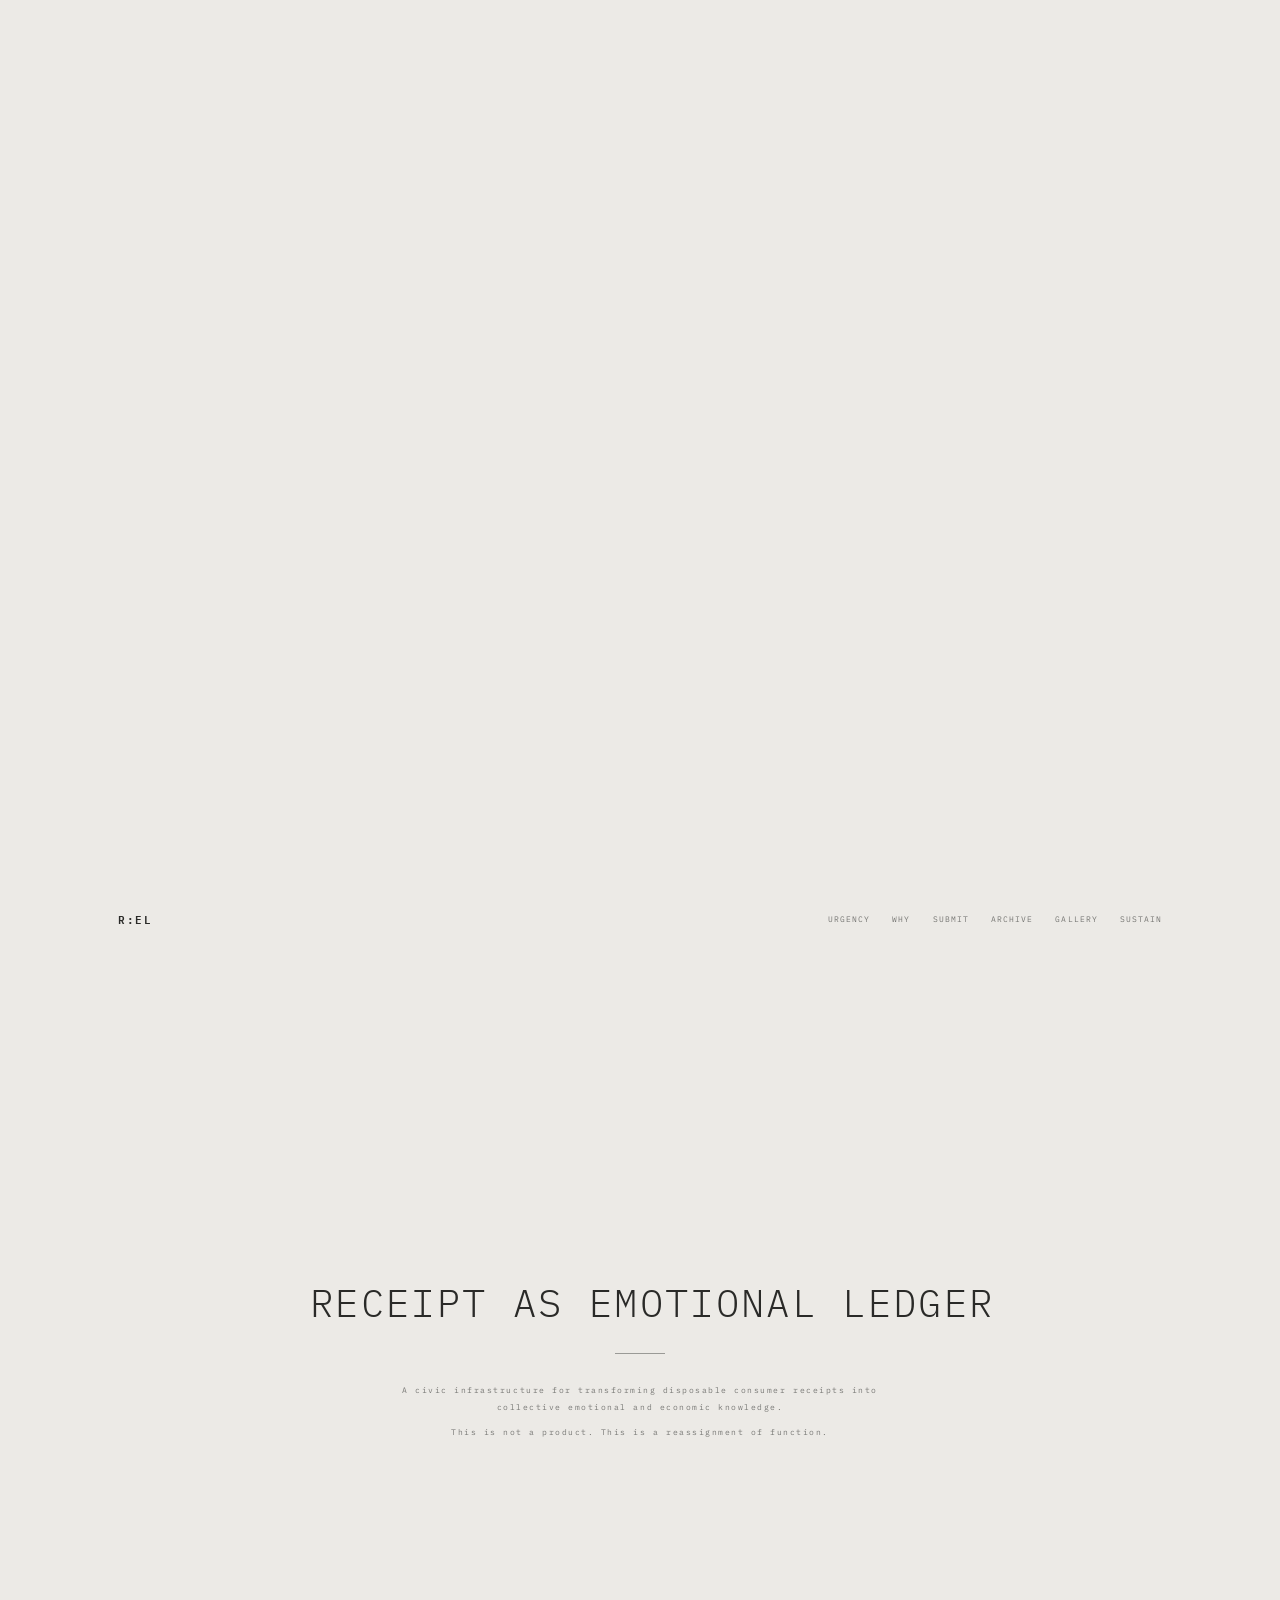
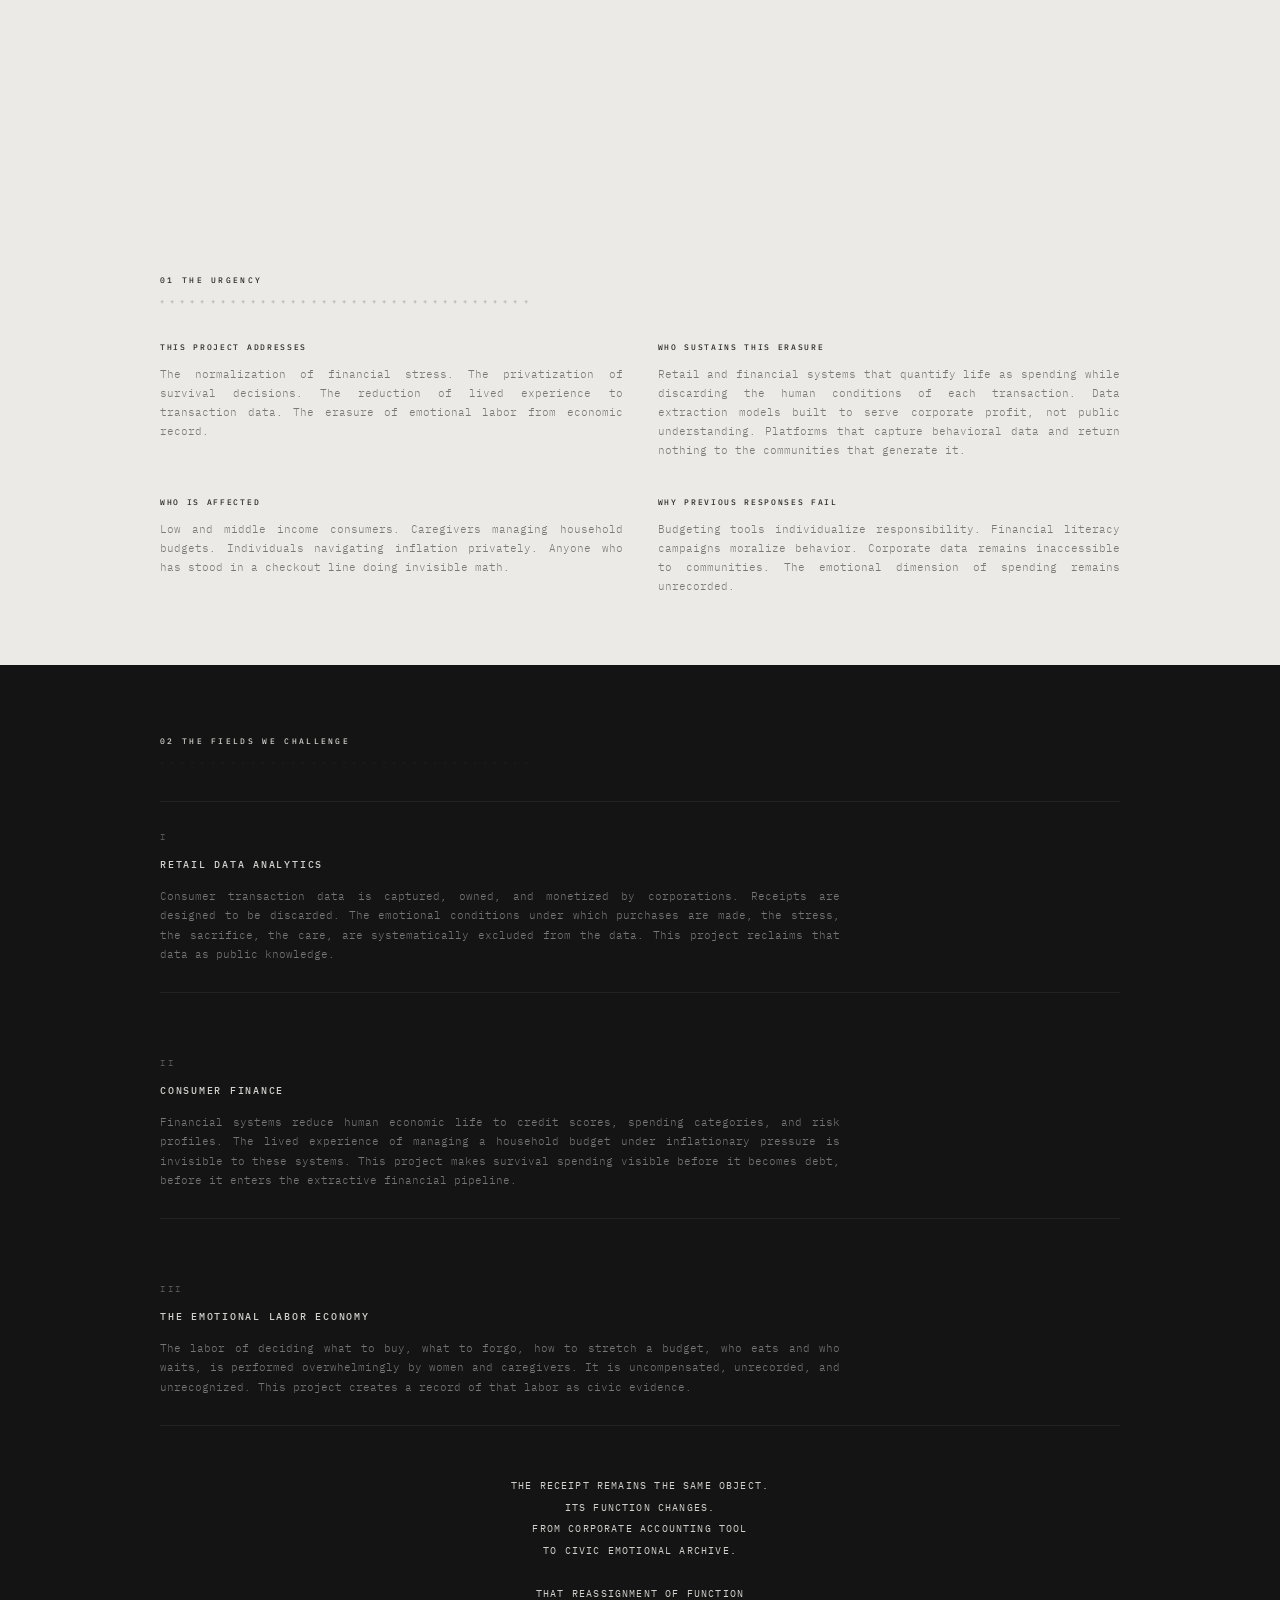
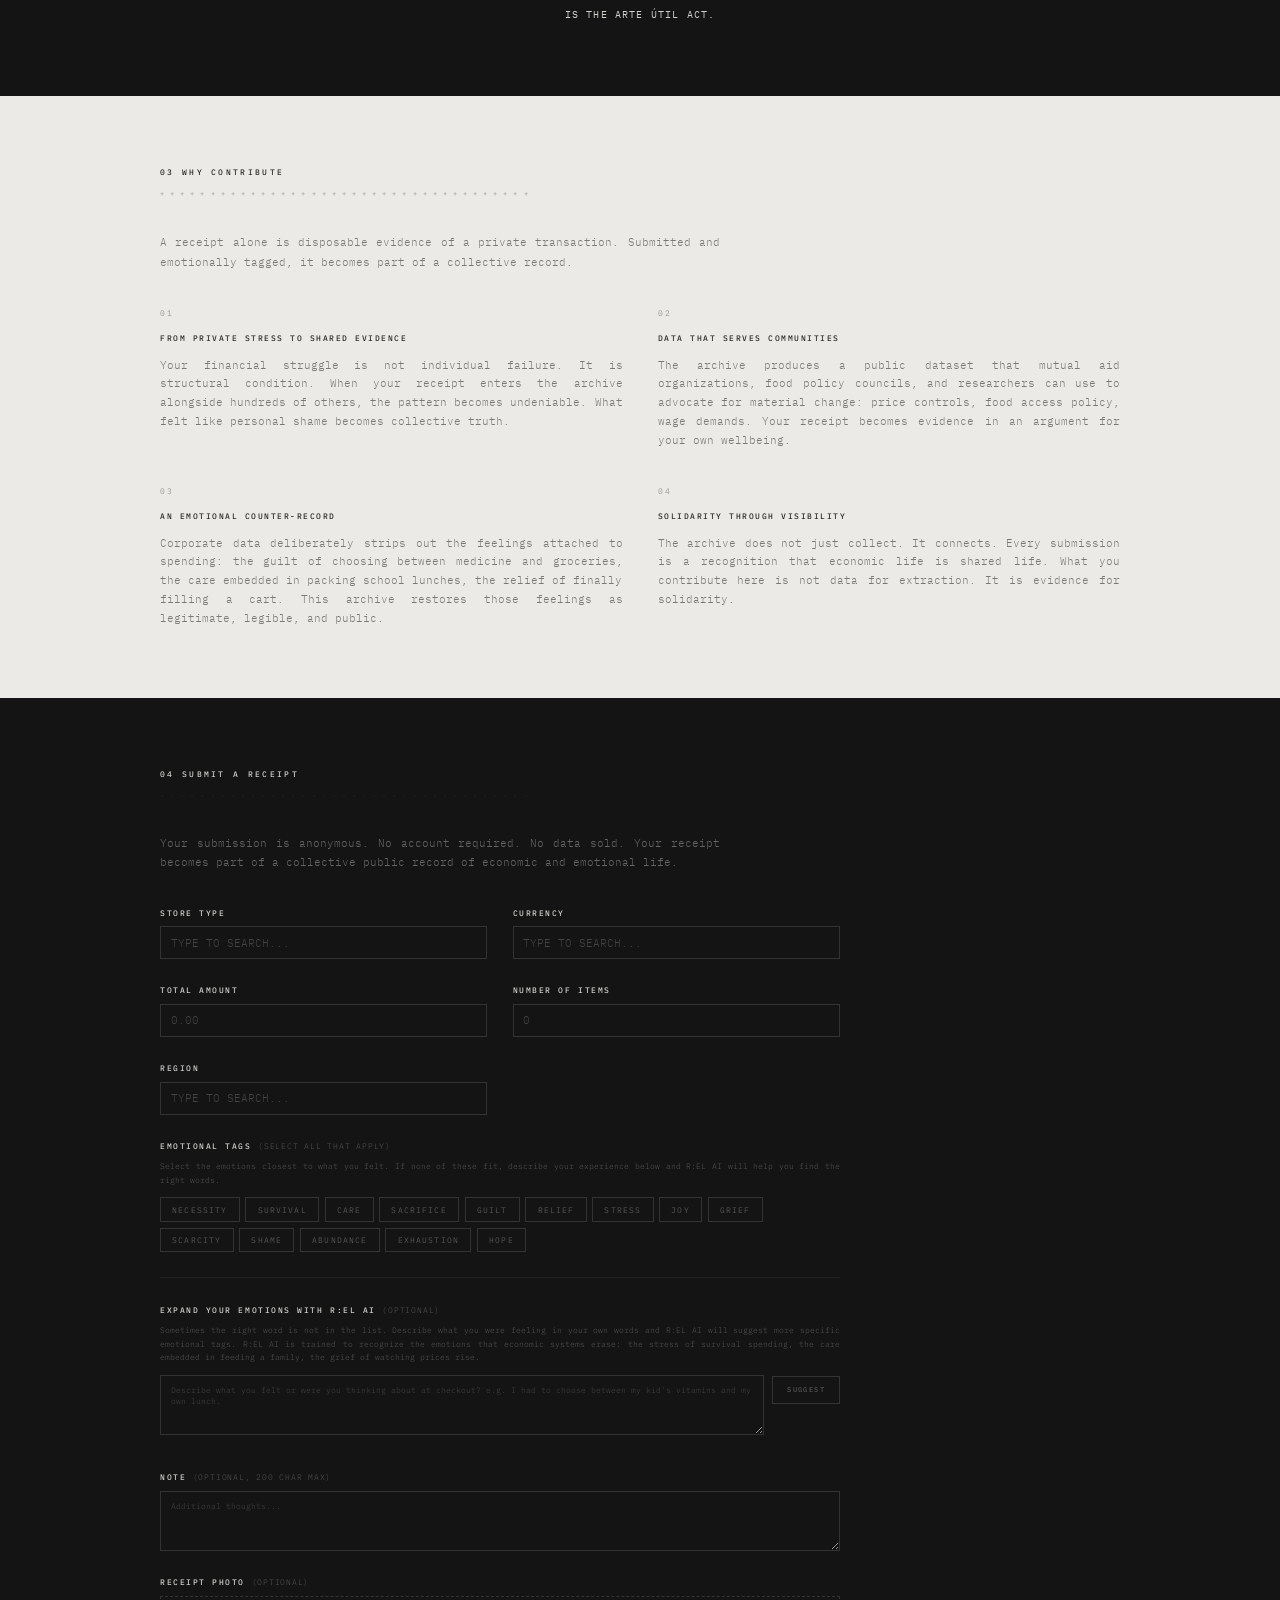
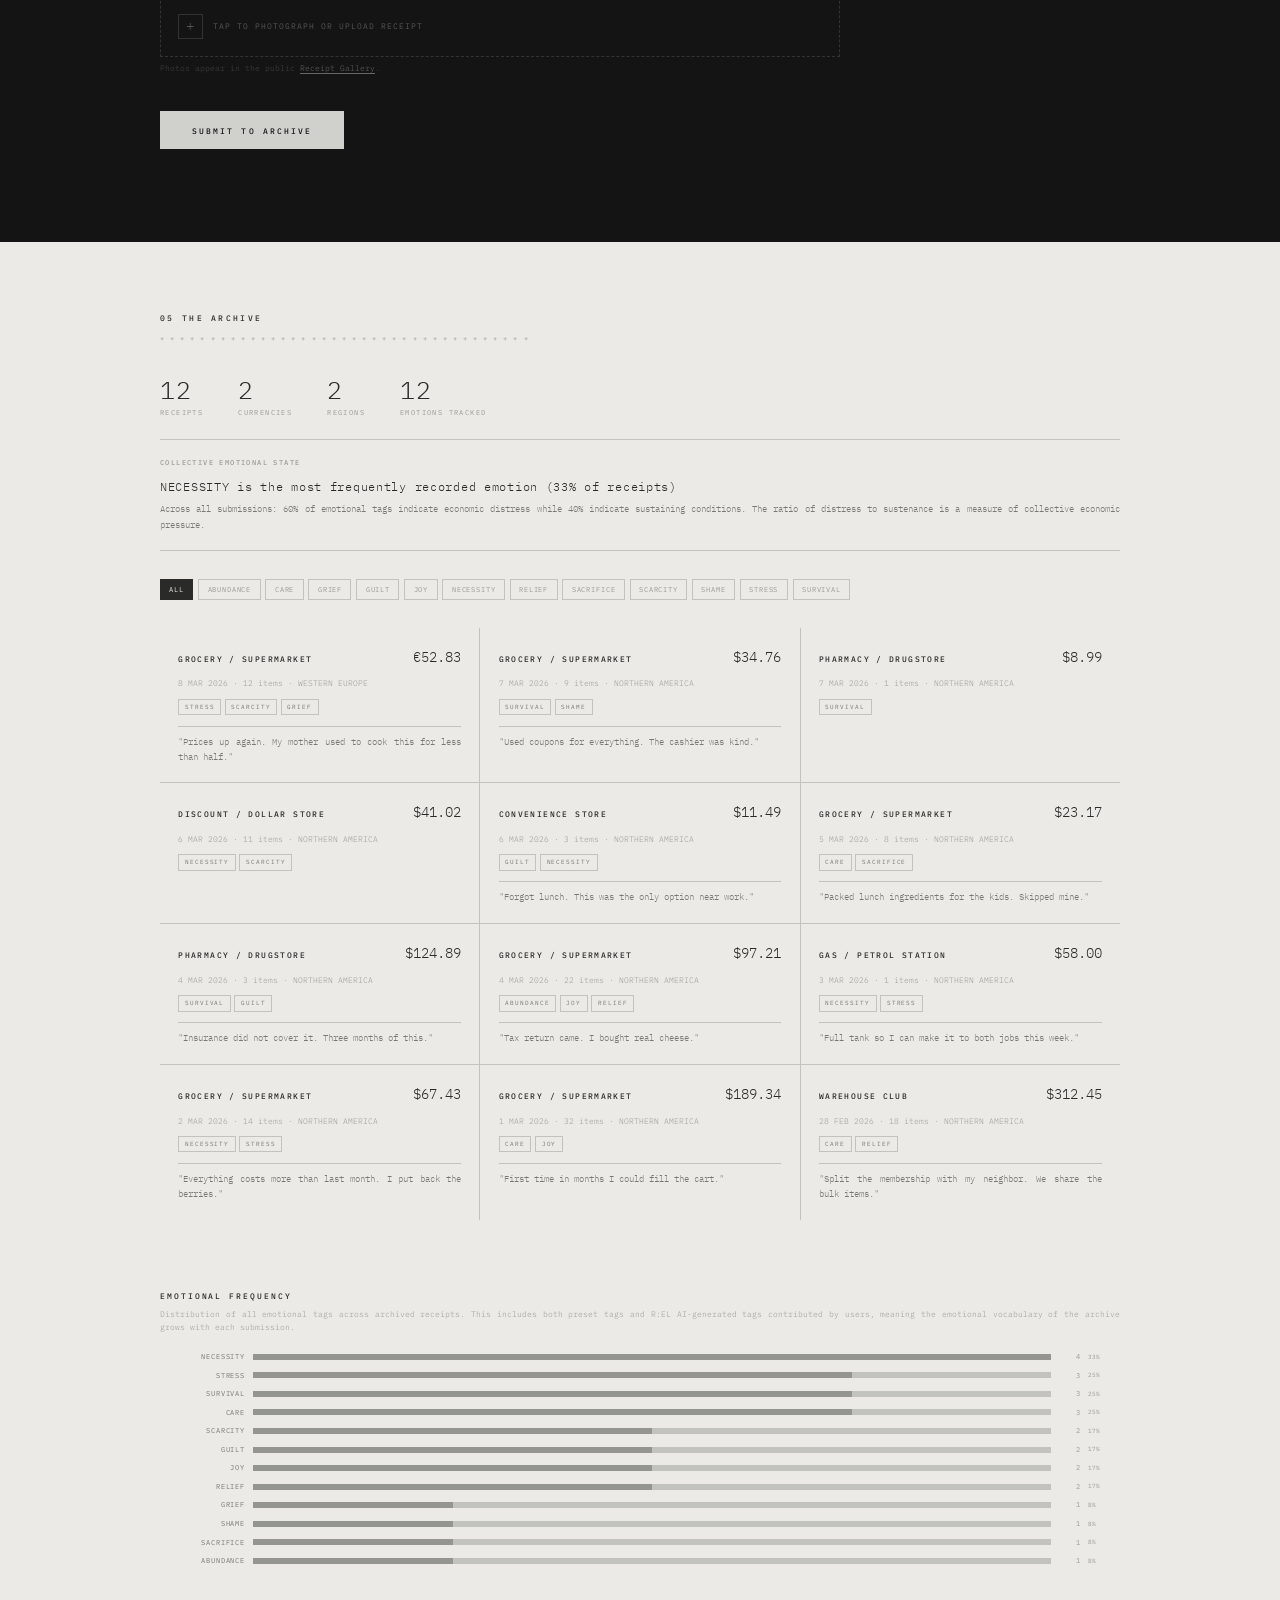
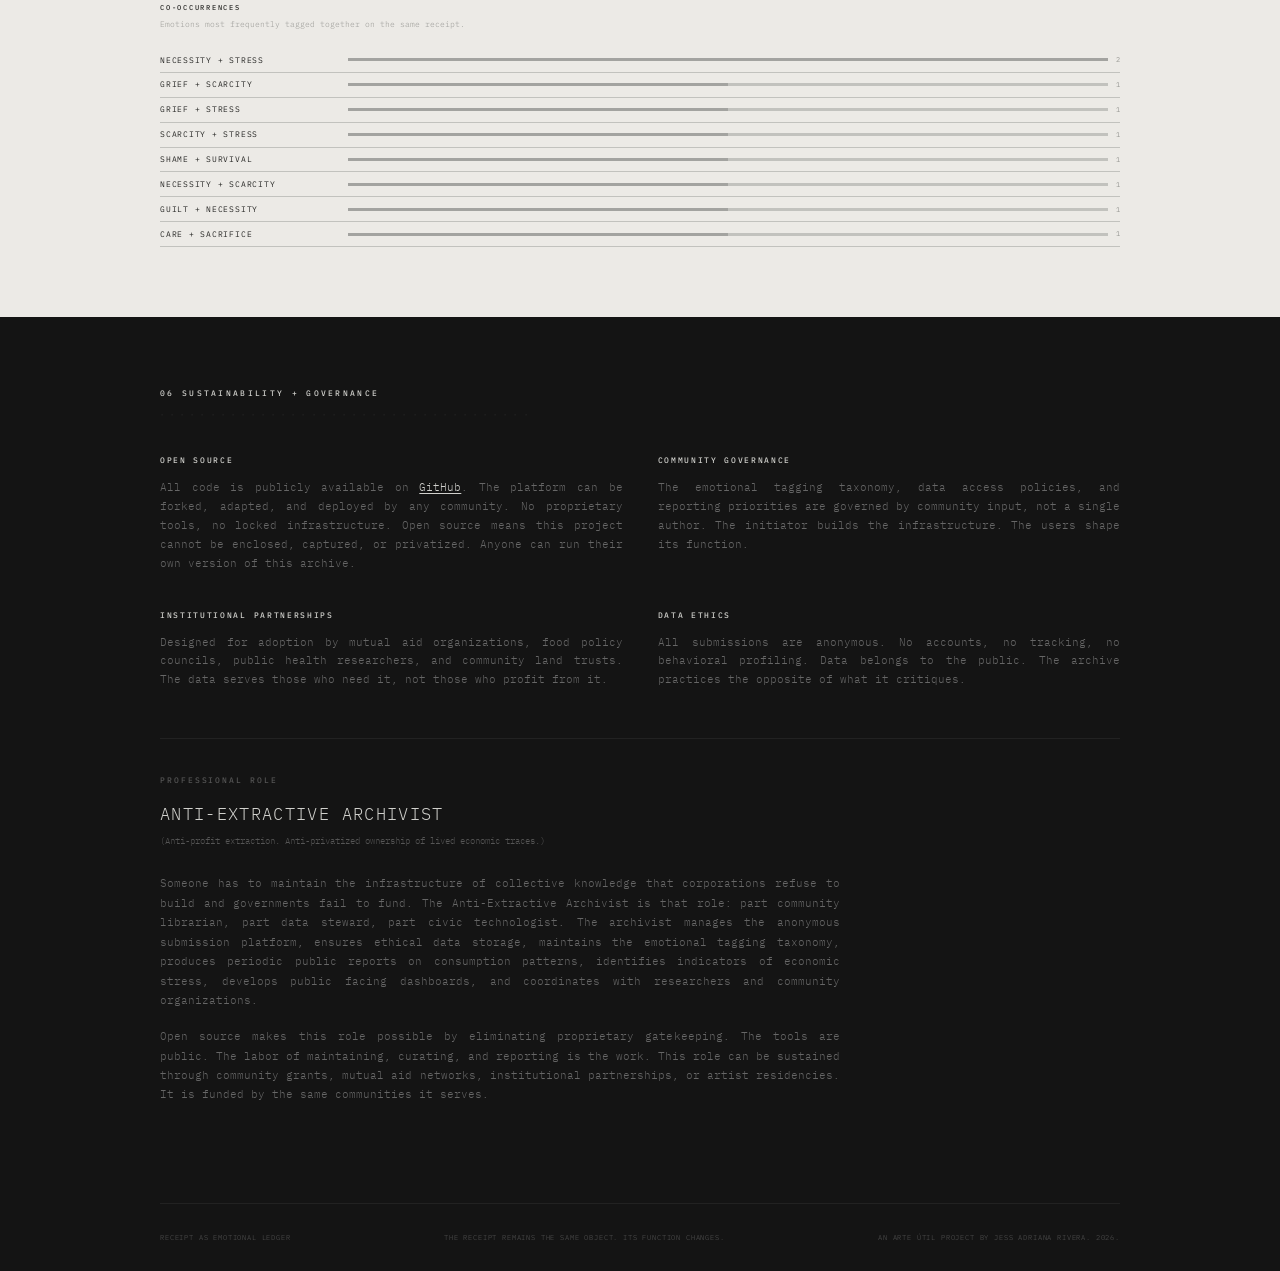
==== index.html @ 3a861607 "Add files via upload" ====
<!DOCTYPE html>
<html lang="en">
<head>
  <meta charset="UTF-8">
  <meta name="viewport" content="width=device-width, initial-scale=1.0">
  <title>Receipt as Emotional Ledger</title>
  <link rel="preconnect" href="https://fonts.googleapis.com">
  <link rel="preconnect" href="https://fonts.gstatic.com" crossorigin>
  <link href="https://fonts.googleapis.com/css2?family=IBM+Plex+Mono:ital,wght@0,300;0,400;0,500;0,600;1,300;1,400&display=swap" rel="stylesheet">
  <link rel="stylesheet" href="style.css">
</head>
<body>

  <!-- SPLASH -->
  <div id="splash">
    <canvas id="splash-canvas"></canvas>
  </div>

  <canvas id="glyph-bg" aria-hidden="true"></canvas>

  <nav id="nav">
    <div class="nav-inner">
      <a href="#top" class="nav-logo">R:EL</a>
      <div class="nav-links">
        <a href="#urgency">URGENCY</a>
        <a href="#why">WHY</a>
        <a href="#submit">SUBMIT</a>
        <a href="#archive">ARCHIVE</a>
        <a href="gallery.html">GALLERY</a>
        <a href="#sustain">SUSTAIN</a>
      </div>
    </div>
  </nav>
  <div class="nav-mobile-overlay" id="nav-mobile">
    <button class="nav-mobile-close" id="nav-close">×</button>
    <a href="#urgency" class="nav-mob-link">URGENCY</a>
    <a href="#why" class="nav-mob-link">WHY</a>
    <a href="#submit" class="nav-mob-link">SUBMIT</a>
    <a href="#archive" class="nav-mob-link">ARCHIVE</a>
    <a href="gallery.html" class="nav-mob-link">GALLERY</a>
    <a href="#sustain" class="nav-mob-link">SUSTAIN</a>
  </div>

  <section id="top" class="hero">
    <div class="hero-content">
      <h1 class="hero-title">RECEIPT AS EMOTIONAL LEDGER</h1>
      <div class="hero-line"></div>
      <p class="hero-sub">A civic infrastructure for transforming disposable consumer receipts into collective emotional and economic knowledge.</p>
      <p class="hero-sub">This is not a product. This is a reassignment of function.</p>
    </div>
  </section>

  <section id="urgency" class="section">
    <div class="section-inner">
      <div class="section-label">01 THE URGENCY</div>
      <div class="divider-chars">+ + + + + + + + + + + + + + + + + + + + + + + + + + + + + + + + + + + + +</div>
      <div class="urgency-grid">
        <div class="urgency-block">
          <h3>THIS PROJECT ADDRESSES</h3>
          <p>The normalization of financial stress. The privatization of survival decisions. The reduction of lived experience to transaction data. The erasure of emotional labor from economic record.</p>
        </div>
        <div class="urgency-block">
          <h3>WHO SUSTAINS THIS ERASURE</h3>
          <p>Retail and financial systems that quantify life as spending while discarding the human conditions of each transaction. Data extraction models built to serve corporate profit, not public understanding. Platforms that capture behavioral data and return nothing to the communities that generate it.</p>
        </div>
        <div class="urgency-block">
          <h3>WHO IS AFFECTED</h3>
          <p>Low and middle income consumers. Caregivers managing household budgets. Individuals navigating inflation privately. Anyone who has stood in a checkout line doing invisible math.</p>
        </div>
        <div class="urgency-block">
          <h3>WHY PREVIOUS RESPONSES FAIL</h3>
          <p>Budgeting tools individualize responsibility. Financial literacy campaigns moralize behavior. Corporate data remains inaccessible to communities. The emotional dimension of spending remains unrecorded.</p>
        </div>
      </div>
    </div>
  </section>

  <section id="fields" class="section section--dark">
    <div class="section-inner">
      <div class="section-label">02 THE FIELDS WE CHALLENGE</div>
      <div class="divider-chars divider-chars--light">· · · · · · · · · · · · · · · · · · · · · · · · · · · · · · · · · · · · ·</div>
      <div class="fields-grid">
        <div class="field-block"><div class="field-number">I</div><h3>RETAIL DATA ANALYTICS</h3><p>Consumer transaction data is captured, owned, and monetized by corporations. Receipts are designed to be discarded. The emotional conditions under which purchases are made, the stress, the sacrifice, the care, are systematically excluded from the data. This project reclaims that data as public knowledge.</p></div>
        <div class="field-block"><div class="field-number">II</div><h3>CONSUMER FINANCE</h3><p>Financial systems reduce human economic life to credit scores, spending categories, and risk profiles. The lived experience of managing a household budget under inflationary pressure is invisible to these systems. This project makes survival spending visible before it becomes debt, before it enters the extractive financial pipeline.</p></div>
        <div class="field-block"><div class="field-number">III</div><h3>THE EMOTIONAL LABOR ECONOMY</h3><p>The labor of deciding what to buy, what to forgo, how to stretch a budget, who eats and who waits, is performed overwhelmingly by women and caregivers. It is uncompensated, unrecorded, and unrecognized. This project creates a record of that labor as civic evidence.</p></div>
      </div>
      <div class="field-statement"><p>THE RECEIPT REMAINS THE SAME OBJECT.<br>ITS FUNCTION CHANGES.<br>FROM CORPORATE ACCOUNTING TOOL<br>TO CIVIC EMOTIONAL ARCHIVE.<br><br>THAT REASSIGNMENT OF FUNCTION<br>IS THE ARTE ÚTIL ACT.</p></div>
    </div>
  </section>

  <section id="why" class="section">
    <div class="section-inner">
      <div class="section-label">03 WHY CONTRIBUTE</div>
      <div class="divider-chars">+ + + + + + + + + + + + + + + + + + + + + + + + + + + + + + + + + + + + +</div>
      <div class="why-intro"><p>A receipt alone is disposable evidence of a private transaction. Submitted and emotionally tagged, it becomes part of a collective record.</p></div>
      <div class="why-grid">
        <div class="why-block"><div class="why-num">01</div><h3>FROM PRIVATE STRESS TO SHARED EVIDENCE</h3><p>Your financial struggle is not individual failure. It is structural condition. When your receipt enters the archive alongside hundreds of others, the pattern becomes undeniable. What felt like personal shame becomes collective truth.</p></div>
        <div class="why-block"><div class="why-num">02</div><h3>DATA THAT SERVES COMMUNITIES</h3><p>The archive produces a public dataset that mutual aid organizations, food policy councils, and researchers can use to advocate for material change: price controls, food access policy, wage demands. Your receipt becomes evidence in an argument for your own wellbeing.</p></div>
        <div class="why-block"><div class="why-num">03</div><h3>AN EMOTIONAL COUNTER-RECORD</h3><p>Corporate data deliberately strips out the feelings attached to spending: the guilt of choosing between medicine and groceries, the care embedded in packing school lunches, the relief of finally filling a cart. This archive restores those feelings as legitimate, legible, and public.</p></div>
        <div class="why-block"><div class="why-num">04</div><h3>SOLIDARITY THROUGH VISIBILITY</h3><p>The archive does not just collect. It connects. Every submission is a recognition that economic life is shared life. What you contribute here is not data for extraction. It is evidence for solidarity.</p></div>
      </div>
    </div>
  </section>

  <section id="submit" class="section section--dark">
    <div class="section-inner">
      <div class="section-label">04 SUBMIT A RECEIPT</div>
      <div class="divider-chars divider-chars--light">· · · · · · · · · · · · · · · · · · · · · · · · · · · · · · · · · · · · ·</div>
      <p class="submit-intro">Your submission is anonymous. No account required. No data sold. Your receipt becomes part of a collective public record of economic and emotional life.</p>
      
      <div class="form-container" id="form-container">
        <div class="form-grid">
          <!-- STORE TYPE — searchable -->
          <div class="form-group">
            <label>STORE TYPE</label>
            <div class="searchable-select" id="store-select">
              <input type="text" class="ss-input" placeholder="TYPE TO SEARCH..." autocomplete="off">
              <div class="ss-dropdown"></div>
            </div>
          </div>
          
          <div class="form-group">
            <label>CURRENCY</label>
            <div class="searchable-select" id="currency-select">
              <input type="text" class="ss-input" placeholder="TYPE TO SEARCH..." autocomplete="off">
              <div class="ss-dropdown"></div>
            </div>
          </div>

          <div class="form-group">
            <label for="total">TOTAL AMOUNT</label>
            <input type="number" id="total" placeholder="0.00" step="0.01" min="0">
          </div>
          
          <div class="form-group">
            <label for="items-count">NUMBER OF ITEMS</label>
            <input type="number" id="items-count" placeholder="0" min="0">
          </div>

          <!-- REGION — searchable -->
          <div class="form-group">
            <label>REGION</label>
            <div class="searchable-select" id="region-select">
              <input type="text" class="ss-input" placeholder="TYPE TO SEARCH..." autocomplete="off">
              <div class="ss-dropdown"></div>
            </div>
          </div>
        </div>

        <!-- EMOTIONAL TAGS -->
        <div class="form-group form-group--full">
          <label>EMOTIONAL TAGS <span class="label-hint">(SELECT ALL THAT APPLY)</span></label>
          <p class="tags-intro">Select the emotions closest to what you felt. If none of these fit, describe your experience below and R:EL AI will help you find the right words.</p>
          <div class="tags-grid" id="tags-grid"></div>
        </div>

        <!-- AI EMOTION ASSISTANT -->
        <div class="form-group form-group--full emotion-assist">
          <label>EXPAND YOUR EMOTIONS WITH R:EL AI <span class="label-hint">(OPTIONAL)</span></label>
          <p class="emotion-assist-desc">Sometimes the right word is not in the list. Describe what you were feeling in your own words and R:EL AI will suggest more specific emotional tags. R:EL AI is trained to recognize the emotions that economic systems erase: the stress of survival spending, the care embedded in feeding a family, the grief of watching prices rise.</p>
          <div class="emotion-assist-row">
            <textarea id="emotion-input" rows="2" maxlength="300" placeholder="Describe what you felt or were you thinking about at checkout? e.g. I had to choose between my kid's vitamins and my own lunch."></textarea>
            <button class="emotion-assist-btn" id="emotion-assist-btn">SUGGEST</button>
          </div>
          <div class="emotion-suggestions" id="emotion-suggestions"></div>
        </div>

        <div class="form-group form-group--full">
          <label for="note">NOTE <span class="label-hint">(OPTIONAL, 200 CHAR MAX)</span></label>
          <textarea id="note" maxlength="200" rows="3" placeholder="Additional thoughts..."></textarea>
        </div>

        <div class="form-group form-group--full">
          <label>RECEIPT PHOTO <span class="label-hint">(OPTIONAL)</span></label>
          <div class="photo-upload-area" id="photo-upload-area">
            <input type="file" id="receipt-photo" accept="image/*" capture="environment" hidden>
            <div class="photo-upload-prompt" id="photo-upload-prompt">
              <span class="upload-icon">+</span>
              <span>TAP TO PHOTOGRAPH OR UPLOAD RECEIPT</span>
            </div>
            <img id="photo-preview-img" class="photo-preview-img" alt="">
            <button class="photo-remove" id="photo-remove">REMOVE</button>
          </div>
          <p class="photo-note">Photos appear in the public <a href="gallery.html" class="link-dark">Receipt Gallery</a>.</p>
        </div>

        <button class="submit-btn" id="submit-btn">SUBMIT TO ARCHIVE</button>
        <div class="submit-feedback" id="submit-feedback"></div>
      </div>
    </div>
  </section>

  <section id="archive" class="section">
    <div class="section-inner">
      <div class="section-label">05 THE ARCHIVE</div>
      <div class="divider-chars">+ + + + + + + + + + + + + + + + + + + + + + + + + + + + + + + + + + + + +</div>
      <div class="archive-stats" id="archive-stats"></div>
      <div class="emotional-pulse" id="emotional-pulse"></div>
      <div class="archive-filter" id="archive-filter"></div>
      <div class="archive-grid" id="archive-grid"></div>
      <div class="archive-emotional-map">
        <h3>EMOTIONAL FREQUENCY</h3>
        <p class="emotion-map-sub">Distribution of all emotional tags across archived receipts. This includes both preset tags and R:EL AI-generated tags contributed by users, meaning the emotional vocabulary of the archive grows with each submission.</p>
        <div id="emotion-bars"></div>
        <div class="emotion-co-occur">
          <h4>CO-OCCURRENCES</h4>
          <p class="emotion-map-sub">Emotions most frequently tagged together on the same receipt.</p>
          <div id="emotion-pairs"></div>
        </div>
      </div>
    </div>
  </section>

  <section id="sustain" class="section section--dark">
    <div class="section-inner">
      <div class="section-label">06 SUSTAINABILITY + GOVERNANCE</div>
      <div class="divider-chars divider-chars--light">· · · · · · · · · · · · · · · · · · · · · · · · · · · · · · · · · · · · ·</div>
      <div class="sustain-grid">
        <div class="sustain-block"><h3>OPEN SOURCE</h3><p>All code is publicly available on <a href="https://github.com/jess-vera/r-el" class="link-light" target="_blank" rel="noopener">GitHub</a>. The platform can be forked, adapted, and deployed by any community. No proprietary tools, no locked infrastructure. Open source means this project cannot be enclosed, captured, or privatized. Anyone can run their own version of this archive.</p></div>
        <div class="sustain-block"><h3>COMMUNITY GOVERNANCE</h3><p>The emotional tagging taxonomy, data access policies, and reporting priorities are governed by community input, not a single author. The initiator builds the infrastructure. The users shape its function.</p></div>
        <div class="sustain-block"><h3>INSTITUTIONAL PARTNERSHIPS</h3><p>Designed for adoption by mutual aid organizations, food policy councils, public health researchers, and community land trusts. The data serves those who need it, not those who profit from it.</p></div>
        <div class="sustain-block"><h3>DATA ETHICS</h3><p>All submissions are anonymous. No accounts, no tracking, no behavioral profiling. Data belongs to the public. The archive practices the opposite of what it critiques.</p></div>
      </div>
      <div class="sustain-role">
        <h3>PROFESSIONAL ROLE</h3>
        <p class="role-title">ANTI-EXTRACTIVE ARCHIVIST</p>
        <p class="role-meaning">(Anti-profit extraction. Anti-privatized ownership of lived economic traces.)</p>
        <p>Someone has to maintain the infrastructure of collective knowledge that corporations refuse to build and governments fail to fund. The Anti-Extractive Archivist is that role: part community librarian, part data steward, part civic technologist. The archivist manages the anonymous submission platform, ensures ethical data storage, maintains the emotional tagging taxonomy, produces periodic public reports on consumption patterns, identifies indicators of economic stress, develops public facing dashboards, and coordinates with researchers and community organizations.</p>
        <p class="role-funding">Open source makes this role possible by eliminating proprietary gatekeeping. The tools are public. The labor of maintaining, curating, and reporting is the work. This role can be sustained through community grants, mutual aid networks, institutional partnerships, or artist residencies. It is funded by the same communities it serves.</p>
      </div>
    </div>
  </section>

  <footer class="footer">
    <div class="footer-inner">
      <p class="footer-title">RECEIPT AS EMOTIONAL LEDGER</p>
      <p class="footer-small">THE RECEIPT REMAINS THE SAME OBJECT. ITS FUNCTION CHANGES.</p>
      <p class="footer-credit">AN ARTE ÚTIL PROJECT BY JESS ADRIANA RIVERA. 2026.</p>
    </div>
  </footer>

  <script src="app.js"></script>
</body>
</html>
---- style.css ----
/* ============================================
   RECEIPT AS EMOTIONAL LEDGER
   Aesthetic: Early computation / Hammersley 1969
   Palette: off-white, gray, deep charcoal
   NO ITALICS. NO BROWN.
   ============================================ */

:root {
  --bg:       #ECEAE6;
  --bg-dark:  #141414;
  --gray:     #9A9A96;
  --gray-mid: #787875;
  --text:     #2A2A28;
  --text-inv: #D0D0CC;
  --border:   #C2C2BE;
  --border-dk:#2A2A28;
  --tag-sel:  #2A2A28;
  --hover-lt: #E0DEDB;
  --hover-dk: #1C1C1C;
  --mono: 'IBM Plex Mono', 'Courier New', monospace;
}

*, *::before, *::after {
  box-sizing: border-box;
  margin: 0;
  padding: 0;
}

html {
  scroll-behavior: smooth;
  font-size: 14px;
}

body {
  font-family: var(--mono);
  background: var(--bg);
  color: var(--text);
  line-height: 1.65;
  -webkit-font-smoothing: antialiased;
  text-align: justify;
}

::selection {
  background: var(--text);
  color: var(--bg);
}

/* SPLASH SCREEN */
#splash {
  position: relative;
  width: 100%;
  height: 100vh;
  z-index: 1;
  background: var(--bg);
}

#splash-canvas {
  width: 100%;
  height: 100%;
  display: block;
}

#splash::after {
  content: '';
  position: absolute;
  bottom: 0;
  left: 0;
  right: 0;
  height: 30vh;
  background: linear-gradient(to bottom, transparent, var(--bg));
  pointer-events: none;
}

/* GLYPH CANVAS */
#glyph-bg {
  position: fixed;
  top: 0;
  left: 0;
  width: 100%;
  height: 100%;
  pointer-events: none;
  z-index: 0;
  opacity: 0.03;
}

/* NAV */
#nav {
  position: sticky;
  top: 0;
  z-index: 100;
  background: var(--bg);
}

.nav-inner {
  max-width: 1100px;
  margin: 0 auto;
  padding: 0.7rem 2rem;
  display: flex;
  justify-content: space-between;
  align-items: center;
  text-align: left;
}

.nav-logo {
  font-weight: 600;
  font-size: 0.8rem;
  letter-spacing: 0.15em;
  text-decoration: none;
  color: var(--text);
}

.nav-links {
  display: flex;
  gap: 1.6rem;
}

.nav-links a {
  font-size: 0.6rem;
  letter-spacing: 0.12em;
  text-decoration: none;
  color: var(--gray-mid);
  transition: color 0.3s;
  font-weight: 400;
}

.nav-links a:hover {
  color: var(--text);
}

/* MOBILE NAV */
.nav-toggle {
  display: none;
}

.nav-mobile-overlay {
  display: none;
  position: fixed;
  top: 0;
  left: 0;
  right: 0;
  bottom: 0;
  background: var(--bg);
  z-index: 99;
  flex-direction: column;
  align-items: center;
  justify-content: center;
  gap: 2rem;
}

.nav-mobile-overlay.open {
  display: flex;
}

.nav-mobile-overlay a {
  font-family: var(--mono);
  font-size: 0.7rem;
  letter-spacing: 0.2em;
  text-decoration: none;
  color: var(--text);
  transition: color 0.3s;
}

.nav-mobile-overlay a:hover {
  color: var(--gray-mid);
}

.nav-mobile-close {
  position: absolute;
  top: 0.7rem;
  right: 2rem;
  background: none;
  border: none;
  font-family: var(--mono);
  font-size: 1.2rem;
  color: var(--text);
  cursor: pointer;
  padding: 0.3rem;
}

/* SECTIONS */
.section {
  padding: 5rem 2rem;
  position: relative;
  z-index: 1;
}

.section--dark {
  background: var(--bg-dark);
  color: var(--text-inv);
}

.section-inner {
  max-width: 960px;
  margin: 0 auto;
}

.section-label {
  font-size: 0.55rem;
  letter-spacing: 0.3em;
  font-weight: 500;
  margin-bottom: 0.8rem;
  text-align: left;
}

.divider-chars {
  font-size: 0.5rem;
  letter-spacing: 0.15em;
  color: var(--gray);
  margin-bottom: 2.5rem;
  overflow: hidden;
  white-space: nowrap;
  line-height: 1;
  text-align: left;
}

.divider-chars--light {
  color: #333;
}

/* HERO */
.hero {
  min-height: calc(100vh - 2.4rem);
  display: flex;
  align-items: center;
  justify-content: center;
  position: relative;
  z-index: 1;
  padding: 3rem 2rem 4rem;
}

.hero-content {
  max-width: 660px;
  text-align: center;
}

.hero-title {
  font-size: 2.8rem;
  font-weight: 300;
  letter-spacing: 0.06em;
  line-height: 1.15;
  margin-bottom: 2rem;
  white-space: nowrap;
}

.hero-line {
  width: 50px;
  height: 1px;
  background: var(--gray);
  margin: 0 auto 2rem;
}

.hero-sub {
  font-size: 0.6rem;
  font-weight: 400;
  letter-spacing: 0.18em;
  line-height: 2;
  color: var(--gray-mid);
  max-width: 520px;
  margin: 0 auto 0.6rem;
}

/* URGENCY */
.urgency-grid {
  display: grid;
  grid-template-columns: 1fr 1fr;
  gap: 2.5rem;
}

.urgency-block h3 {
  font-size: 0.6rem;
  letter-spacing: 0.2em;
  font-weight: 500;
  margin-bottom: 0.8rem;
  text-align: left;
}

.urgency-block p {
  font-size: 0.75rem;
  font-weight: 300;
  line-height: 1.8;
  color: var(--gray-mid);
}

/* FIELDS */
.fields-grid {
  display: grid;
  grid-template-columns: 1fr;
  gap: 2.5rem;
  margin-bottom: 3.5rem;
}

.field-block {
  padding: 2rem 0;
  border-bottom: 1px solid #222;
}

.field-block:first-child {
  border-top: 1px solid #222;
}

.field-number {
  font-size: 0.65rem;
  letter-spacing: 0.3em;
  color: #555;
  margin-bottom: 0.8rem;
}

.field-block h3 {
  font-size: 0.7rem;
  letter-spacing: 0.18em;
  font-weight: 500;
  margin-bottom: 1rem;
}

.field-block p {
  font-size: 0.75rem;
  font-weight: 300;
  line-height: 1.85;
  color: #777;
  max-width: 680px;
}

.field-statement {
  margin-top: 2.5rem;
  text-align: center;
}

.field-statement p {
  font-size: 0.7rem;
  letter-spacing: 0.12em;
  line-height: 2.2;
  font-weight: 400;
  color: var(--text-inv);
  text-align: center;
}

/* WHY */
.why-intro {
  margin-bottom: 2.5rem;
}

.why-intro p {
  font-size: 0.8rem;
  font-weight: 300;
  line-height: 1.8;
  color: var(--gray-mid);
  max-width: 560px;
}

.why-grid {
  display: grid;
  grid-template-columns: 1fr 1fr;
  gap: 2.5rem;
}

.why-num {
  font-size: 0.55rem;
  letter-spacing: 0.3em;
  color: var(--gray);
  margin-bottom: 0.8rem;
}

.why-block h3 {
  font-size: 0.6rem;
  letter-spacing: 0.18em;
  font-weight: 500;
  margin-bottom: 0.8rem;
  line-height: 1.6;
}

.why-block p {
  font-size: 0.75rem;
  font-weight: 300;
  line-height: 1.8;
  color: var(--gray-mid);
}

/* FORM */
.submit-intro {
  font-size: 0.75rem;
  font-weight: 300;
  line-height: 1.8;
  color: #666;
  max-width: 560px;
  margin-bottom: 2.5rem;
}

.form-container {
  max-width: 680px;
}

.form-grid {
  display: grid;
  grid-template-columns: 1fr 1fr;
  gap: 1.8rem;
  margin-bottom: 1.8rem;
}

.form-group {
  display: flex;
  flex-direction: column;
}

.form-group--full {
  margin-bottom: 1.8rem;
}

.section--dark label {
  color: var(--text-inv);
}

label {
  font-size: 0.55rem;
  letter-spacing: 0.2em;
  font-weight: 500;
  margin-bottom: 0.5rem;
  display: block;
}

.label-hint {
  font-weight: 300;
  color: #555;
  letter-spacing: 0.1em;
}

input, select, textarea {
  font-family: var(--mono);
  font-size: 0.75rem;
  font-weight: 300;
  padding: 0.6rem 0.7rem;
  background: transparent;
  border: 1px solid var(--border);
  color: var(--text);
  transition: border-color 0.3s;
  outline: none;
}

input:focus, select:focus, textarea:focus {
  border-color: var(--text);
}

input::placeholder, textarea::placeholder {
  color: var(--gray);
}

.section--dark input,
.section--dark select,
.section--dark textarea {
  border-color: #333;
  color: var(--text-inv);
}

.section--dark input:focus,
.section--dark select:focus,
.section--dark textarea:focus {
  border-color: var(--text-inv);
}

.section--dark input::placeholder,
.section--dark textarea::placeholder {
  color: #444;
}

select {
  appearance: none;
  cursor: pointer;
  background-image: url("data:image/svg+xml,%3Csvg xmlns='http://www.w3.org/2000/svg' width='10' height='6'%3E%3Cpath d='M0 0l5 6 5-6z' fill='%23555'/%3E%3C/svg%3E");
  background-repeat: no-repeat;
  background-position: right 0.7rem center;
  padding-right: 2rem;
}

textarea {
  resize: vertical;
  min-height: 60px;
}

.tags-grid {
  display: flex;
  flex-wrap: wrap;
  gap: 0.4rem;
}

.tags-intro {
  font-size: 0.6rem;
  font-weight: 300;
  color: #555;
  margin-bottom: 0.8rem;
  line-height: 1.6;
}

.tag-btn {
  font-family: var(--mono);
  font-size: 0.55rem;
  letter-spacing: 0.15em;
  font-weight: 400;
  padding: 0.45rem 0.8rem;
  background: transparent;
  border: 1px solid var(--border);
  color: var(--gray-mid);
  cursor: pointer;
  transition: all 0.2s;
}

.tag-btn:hover {
  border-color: var(--text);
  color: var(--text);
}

.tag-btn.active {
  background: var(--tag-sel);
  border-color: var(--tag-sel);
  color: var(--bg);
}

.section--dark .tag-btn {
  border-color: #333;
  color: #555;
}

.section--dark .tag-btn:hover {
  border-color: var(--text-inv);
  color: var(--text-inv);
}

.section--dark .tag-btn.active {
  background: var(--text-inv);
  border-color: var(--text-inv);
  color: var(--bg-dark);
}

/* PHOTO UPLOAD */
.photo-upload-area {
  border: 1px dashed #333;
  padding: 1.2rem;
  cursor: pointer;
  transition: border-color 0.3s;
  position: relative;
}

.photo-upload-area:hover {
  border-color: #555;
}

.photo-upload-prompt {
  display: flex;
  align-items: center;
  gap: 0.7rem;
  color: #555;
  font-size: 0.6rem;
  letter-spacing: 0.12em;
}

.upload-icon {
  font-size: 1rem;
  font-weight: 300;
  width: 1.8rem;
  height: 1.8rem;
  border: 1px solid #333;
  display: flex;
  align-items: center;
  justify-content: center;
  flex-shrink: 0;
}

.photo-preview-img {
  display: none;
  max-width: 110px;
  max-height: 150px;
  object-fit: contain;
  border: 1px solid #333;
}

.photo-preview-img.visible {
  display: block;
}

.photo-remove {
  display: none;
  font-family: var(--mono);
  font-size: 0.5rem;
  letter-spacing: 0.15em;
  background: none;
  border: 1px solid #333;
  color: #555;
  padding: 0.25rem 0.5rem;
  cursor: pointer;
  transition: all 0.2s;
  margin-top: 0.5rem;
}

.photo-remove.visible {
  display: inline-block;
}

.photo-remove:hover {
  border-color: var(--text-inv);
  color: var(--text-inv);
}

.photo-note {
  font-size: 0.55rem;
  font-weight: 300;
  color: #444;
  margin-top: 0.4rem;
}

.link-dark {
  color: #666;
  text-decoration: underline;
  text-underline-offset: 2px;
}

.link-dark:hover {
  color: var(--text-inv);
}

/* SUBMIT BTN */
.submit-btn {
  font-family: var(--mono);
  font-size: 0.6rem;
  letter-spacing: 0.25em;
  font-weight: 500;
  padding: 0.9rem 2.2rem;
  background: var(--text);
  border: 1px solid var(--text);
  color: var(--bg);
  cursor: pointer;
  transition: all 0.3s;
  margin-top: 0.8rem;
}

.submit-btn:hover {
  background: transparent;
  color: var(--text);
}

.section--dark .submit-btn {
  background: var(--text-inv);
  border-color: var(--text-inv);
  color: var(--bg-dark);
}

.section--dark .submit-btn:hover {
  background: transparent;
  color: var(--text-inv);
}

.submit-feedback {
  font-size: 0.65rem;
  margin-top: 0.8rem;
  font-weight: 300;
  min-height: 1.2em;
}

.submit-feedback.success { color: #666; }
.submit-feedback.error { color: #996; }

/* ARCHIVE STATS */
.archive-stats {
  display: flex;
  gap: 2.5rem;
  margin-bottom: 1.5rem;
  flex-wrap: wrap;
}

.stat {
  display: flex;
  flex-direction: column;
}

.stat-num {
  font-size: 1.8rem;
  font-weight: 300;
  letter-spacing: 0.05em;
  line-height: 1;
  margin-bottom: 0.3rem;
}

.stat-label {
  font-size: 0.5rem;
  letter-spacing: 0.2em;
  color: var(--gray);
  font-weight: 400;
}

/* EMOTIONAL PULSE */
.emotional-pulse {
  margin-bottom: 2rem;
  padding: 1.2rem 0;
  border-top: 1px solid var(--border);
  border-bottom: 1px solid var(--border);
}

.pulse-label {
  font-size: 0.5rem;
  letter-spacing: 0.2em;
  color: var(--gray);
  margin-bottom: 0.6rem;
  font-weight: 500;
}

.pulse-value {
  font-size: 0.85rem;
  font-weight: 300;
  letter-spacing: 0.06em;
  margin-bottom: 0.4rem;
}

.pulse-detail {
  font-size: 0.65rem;
  font-weight: 300;
  color: var(--gray-mid);
  line-height: 1.7;
}

/* FILTERS */
.archive-filter {
  display: flex;
  flex-wrap: wrap;
  gap: 0.35rem;
  margin-bottom: 2rem;
}

.filter-btn {
  font-family: var(--mono);
  font-size: 0.5rem;
  letter-spacing: 0.12em;
  font-weight: 400;
  padding: 0.35rem 0.6rem;
  background: transparent;
  border: 1px solid var(--border);
  color: var(--gray);
  cursor: pointer;
  transition: all 0.2s;
}

.filter-btn:hover,
.filter-btn.active {
  background: var(--text);
  border-color: var(--text);
  color: var(--bg);
}

/* ARCHIVE GRID */
.archive-grid {
  display: grid;
  grid-template-columns: repeat(auto-fill, minmax(260px, 1fr));
  gap: 1px;
  background: var(--border);
  margin-bottom: 3.5rem;
}

.archive-entry {
  background: var(--bg);
  padding: 1.3rem;
  display: flex;
  flex-direction: column;
  gap: 0.6rem;
  transition: background 0.3s;
  animation: fadeIn 0.4s ease both;
}

.archive-entry:hover {
  background: var(--hover-lt);
}

.entry-header {
  display: flex;
  justify-content: space-between;
  align-items: baseline;
}

.entry-store {
  font-size: 0.55rem;
  letter-spacing: 0.18em;
  font-weight: 500;
}

.entry-amount {
  font-size: 1rem;
  font-weight: 300;
}

.entry-meta {
  font-size: 0.55rem;
  color: var(--gray);
  font-weight: 300;
}

.entry-tags {
  display: flex;
  flex-wrap: wrap;
  gap: 0.25rem;
}

.entry-tag {
  font-size: 0.45rem;
  letter-spacing: 0.15em;
  padding: 0.15rem 0.4rem;
  border: 1px solid var(--border);
  color: var(--gray-mid);
}

.entry-note {
  font-size: 0.65rem;
  font-weight: 300;
  color: var(--gray-mid);
  line-height: 1.6;
  border-top: 1px solid var(--border);
  padding-top: 0.6rem;
  margin-top: 0.15rem;
}

/* EMOTIONAL FREQUENCY */
.archive-emotional-map {
  padding-top: 1.5rem;
}

.archive-emotional-map h3 {
  font-size: 0.55rem;
  letter-spacing: 0.25em;
  font-weight: 500;
  margin-bottom: 0.3rem;
}

.emotion-map-sub {
  font-size: 0.6rem;
  font-weight: 300;
  color: var(--gray);
  margin-bottom: 1.2rem;
}

.emotion-bar-row {
  display: flex;
  align-items: center;
  margin-bottom: 0.5rem;
  gap: 0.6rem;
}

.emotion-bar-label {
  font-size: 0.5rem;
  letter-spacing: 0.12em;
  width: 85px;
  text-align: right;
  color: var(--gray-mid);
  flex-shrink: 0;
}

.emotion-bar-track {
  flex: 1;
  height: 6px;
  background: var(--border);
  position: relative;
}

.emotion-bar-fill {
  position: absolute;
  top: 0;
  left: 0;
  height: 100%;
  background: var(--text);
  opacity: 0.3;
  transition: width 0.6s ease;
}

.emotion-bar-count {
  font-size: 0.5rem;
  color: var(--gray);
  width: 20px;
  text-align: right;
  flex-shrink: 0;
}

.emotion-bar-pct {
  font-size: 0.45rem;
  color: var(--gray);
  width: 32px;
  flex-shrink: 0;
}

/* CO-OCCURRENCES */
.emotion-co-occur {
  margin-top: 2.5rem;
}

.emotion-co-occur h4 {
  font-size: 0.5rem;
  letter-spacing: 0.25em;
  font-weight: 500;
  margin-bottom: 0.3rem;
}

.pair-row {
  display: flex;
  align-items: center;
  gap: 0.6rem;
  padding: 0.4rem 0;
  border-bottom: 1px solid var(--border);
}

.pair-tags {
  font-size: 0.55rem;
  letter-spacing: 0.1em;
  font-weight: 400;
  min-width: 180px;
}

.pair-count {
  font-size: 0.5rem;
  color: var(--gray);
}

.pair-bar-track {
  flex: 1;
  height: 3px;
  background: var(--border);
  position: relative;
}

.pair-bar-fill {
  position: absolute;
  top: 0;
  left: 0;
  height: 100%;
  background: var(--text);
  opacity: 0.2;
  transition: width 0.6s ease;
}

/* SUSTAINABILITY */
.sustain-grid {
  display: grid;
  grid-template-columns: 1fr 1fr;
  gap: 2.5rem;
  margin-bottom: 3.5rem;
}

.sustain-block h3 {
  font-size: 0.6rem;
  letter-spacing: 0.2em;
  font-weight: 500;
  margin-bottom: 0.8rem;
}

.sustain-block p {
  font-size: 0.75rem;
  font-weight: 300;
  line-height: 1.8;
  color: #666;
}

.link-light {
  color: var(--text-inv);
  text-decoration: underline;
  text-underline-offset: 2px;
}

.link-light:hover {
  color: #fff;
}

.sustain-role {
  border-top: 1px solid #222;
  padding-top: 2.5rem;
}

.sustain-role h3 {
  font-size: 0.55rem;
  letter-spacing: 0.25em;
  font-weight: 500;
  color: #555;
  margin-bottom: 1rem;
}

.role-title {
  font-size: 1.2rem;
  font-weight: 300;
  letter-spacing: 0.08em;
  margin-bottom: 0.4rem;
  color: var(--text-inv);
}

.role-meaning {
  font-size: 0.65rem;
  font-weight: 300;
  color: #555;
  margin-bottom: 1.8rem;
}

.sustain-role > p:nth-of-type(3) {
  font-size: 0.75rem;
  font-weight: 300;
  line-height: 1.85;
  color: #666;
  max-width: 680px;
}

.role-funding {
  font-size: 0.75rem;
  font-weight: 300;
  line-height: 1.85;
  color: #666;
  max-width: 680px;
  margin-top: 1.2rem;
}

/* FOOTER */
.footer {
  padding: 2rem 2rem;
  position: relative;
  z-index: 1;
  background: var(--bg-dark);
}

.footer-inner {
  max-width: 960px;
  margin: 0 auto;
  display: flex;
  justify-content: space-between;
  align-items: center;
  border-top: 1px solid #222;
  padding-top: 2rem;
}

.footer-title {
  font-size: 0.55rem;
  letter-spacing: 0.2em;
  font-weight: 500;
  color: var(--text-inv);
}

.footer p {
  font-size: 0.5rem;
  font-weight: 300;
  color: #555;
  text-transform: uppercase;
  letter-spacing: 0.12em;
}

.footer-small {
  text-align: center;
}

.footer-credit {
  text-align: right;
}

.link-footer {
  color: var(--gray-mid);
  text-decoration: underline;
  text-underline-offset: 2px;
}

.link-footer:hover {
  color: var(--text);
}

/* RESPONSIVE */
@media (min-width: 1400px) {
  .section-inner, .footer-inner, .nav-inner { max-width: 1200px; }
  .form-container { max-width: 860px; }
  .archive-grid { grid-template-columns: repeat(auto-fill, minmax(300px, 1fr)); }
  html { font-size: 15px; }
}

@media (min-width: 1800px) {
  .section-inner, .footer-inner, .nav-inner { max-width: 1400px; }
  .form-container { max-width: 960px; }
  .hero-title { font-size: 3.4rem; }
  html { font-size: 16px; }
}

@media (max-width: 768px) {
  html { font-size: 13px; }
  .hero-title { font-size: 2rem; white-space: normal; }
  .nav-links { gap: 0.8rem; }
  .nav-links a { font-size: 0.5rem; }
  .urgency-grid, .why-grid, .sustain-grid, .form-grid {
    grid-template-columns: 1fr;
  }
  .archive-grid { grid-template-columns: 1fr; }
  .section { padding: 3.5rem 1.2rem; }
  .hero { padding: 4.5rem 1.2rem 3rem; }
  .pair-tags { min-width: 130px; }
}

@media (max-width: 480px) {
  .nav-links { display: none; }
  .nav-toggle { display: none; }
  .nav-logo { cursor: pointer; }
  .nav-logo.is-trigger::after {
    content: ' ▾';
    font-size: 0.5rem;
    color: var(--gray);
  }
  .hero-title { font-size: 1.5rem; padding: 0; }
  .archive-stats { gap: 1.2rem; }
  .footer-inner {
    flex-direction: column;
    gap: 0.6rem;
    text-align: center;
  }
  .footer-credit { text-align: center; }
  .footer-small { text-align: center; }
}

@keyframes fadeIn {
  from { opacity: 0; transform: translateY(6px); }
  to { opacity: 1; transform: translateY(0); }
}

/* SEARCHABLE SELECT */
.searchable-select {
  position: relative;
}

.ss-input {
  width: 100%;
  cursor: text;
}

.ss-dropdown {
  display: none;
  position: absolute;
  top: 100%;
  left: 0;
  right: 0;
  max-height: 220px;
  overflow-y: auto;
  background: var(--bg-dark);
  border: 1px solid #333;
  z-index: 50;
}

.ss-dropdown.open {
  display: block;
}

.ss-group-label {
  font-size: 0.45rem;
  letter-spacing: 0.2em;
  color: #555;
  padding: 0.5rem 0.7rem 0.2rem;
  font-weight: 500;
}

.ss-option {
  font-family: var(--mono);
  font-size: 0.65rem;
  font-weight: 300;
  padding: 0.4rem 0.7rem;
  cursor: pointer;
  color: var(--text-inv);
  transition: background 0.15s;
}

.ss-option:hover {
  background: var(--hover-dk);
}

.ss-option.selected {
  background: #222;
}

.ss-no-results {
  font-size: 0.6rem;
  color: #555;
  padding: 0.5rem 0.7rem;
  font-weight: 300;
}

/* EMOTION ASSISTANT */
.emotion-assist {
  border-top: 1px solid #222;
  padding-top: 1.8rem;
}

.emotion-assist-desc {
  font-size: 0.6rem;
  font-weight: 300;
  color: #555;
  margin-bottom: 0.8rem;
  line-height: 1.6;
}

.emotion-assist-row {
  display: flex;
  gap: 0.6rem;
  align-items: flex-start;
}

.emotion-assist-row textarea {
  flex: 1;
  font-size: 0.6rem;
}

/* Note textarea match */
#note {
  font-size: 0.6rem;
}

.emotion-assist-btn {
  font-family: var(--mono);
  font-size: 0.5rem;
  letter-spacing: 0.2em;
  font-weight: 500;
  padding: 0.6rem 1rem;
  background: transparent;
  border: 1px solid #333;
  color: #555;
  cursor: pointer;
  transition: all 0.2s;
  white-space: nowrap;
  margin-top: 1px;
}

.emotion-assist-btn:hover {
  border-color: var(--text-inv);
  color: var(--text-inv);
}

.emotion-assist-btn.loading {
  opacity: 0.4;
  pointer-events: none;
}

.emotion-suggestions {
  margin-top: 0.8rem;
  display: flex;
  flex-wrap: wrap;
  gap: 0.4rem;
}

.emotion-sug-btn {
  font-family: var(--mono);
  font-size: 0.55rem;
  letter-spacing: 0.12em;
  font-weight: 400;
  padding: 0.4rem 0.7rem;
  background: transparent;
  border: 1px dashed #444;
  color: #888;
  cursor: pointer;
  transition: all 0.2s;
}

.emotion-sug-btn:hover {
  border-color: var(--text-inv);
  color: var(--text-inv);
  border-style: solid;
}

.emotion-sug-btn.added {
  background: var(--text-inv);
  border-color: var(--text-inv);
  color: var(--bg-dark);
  border-style: solid;
}

.emotion-sug-note {
  font-size: 0.5rem;
  color: #555;
  font-weight: 300;
  width: 100%;
}
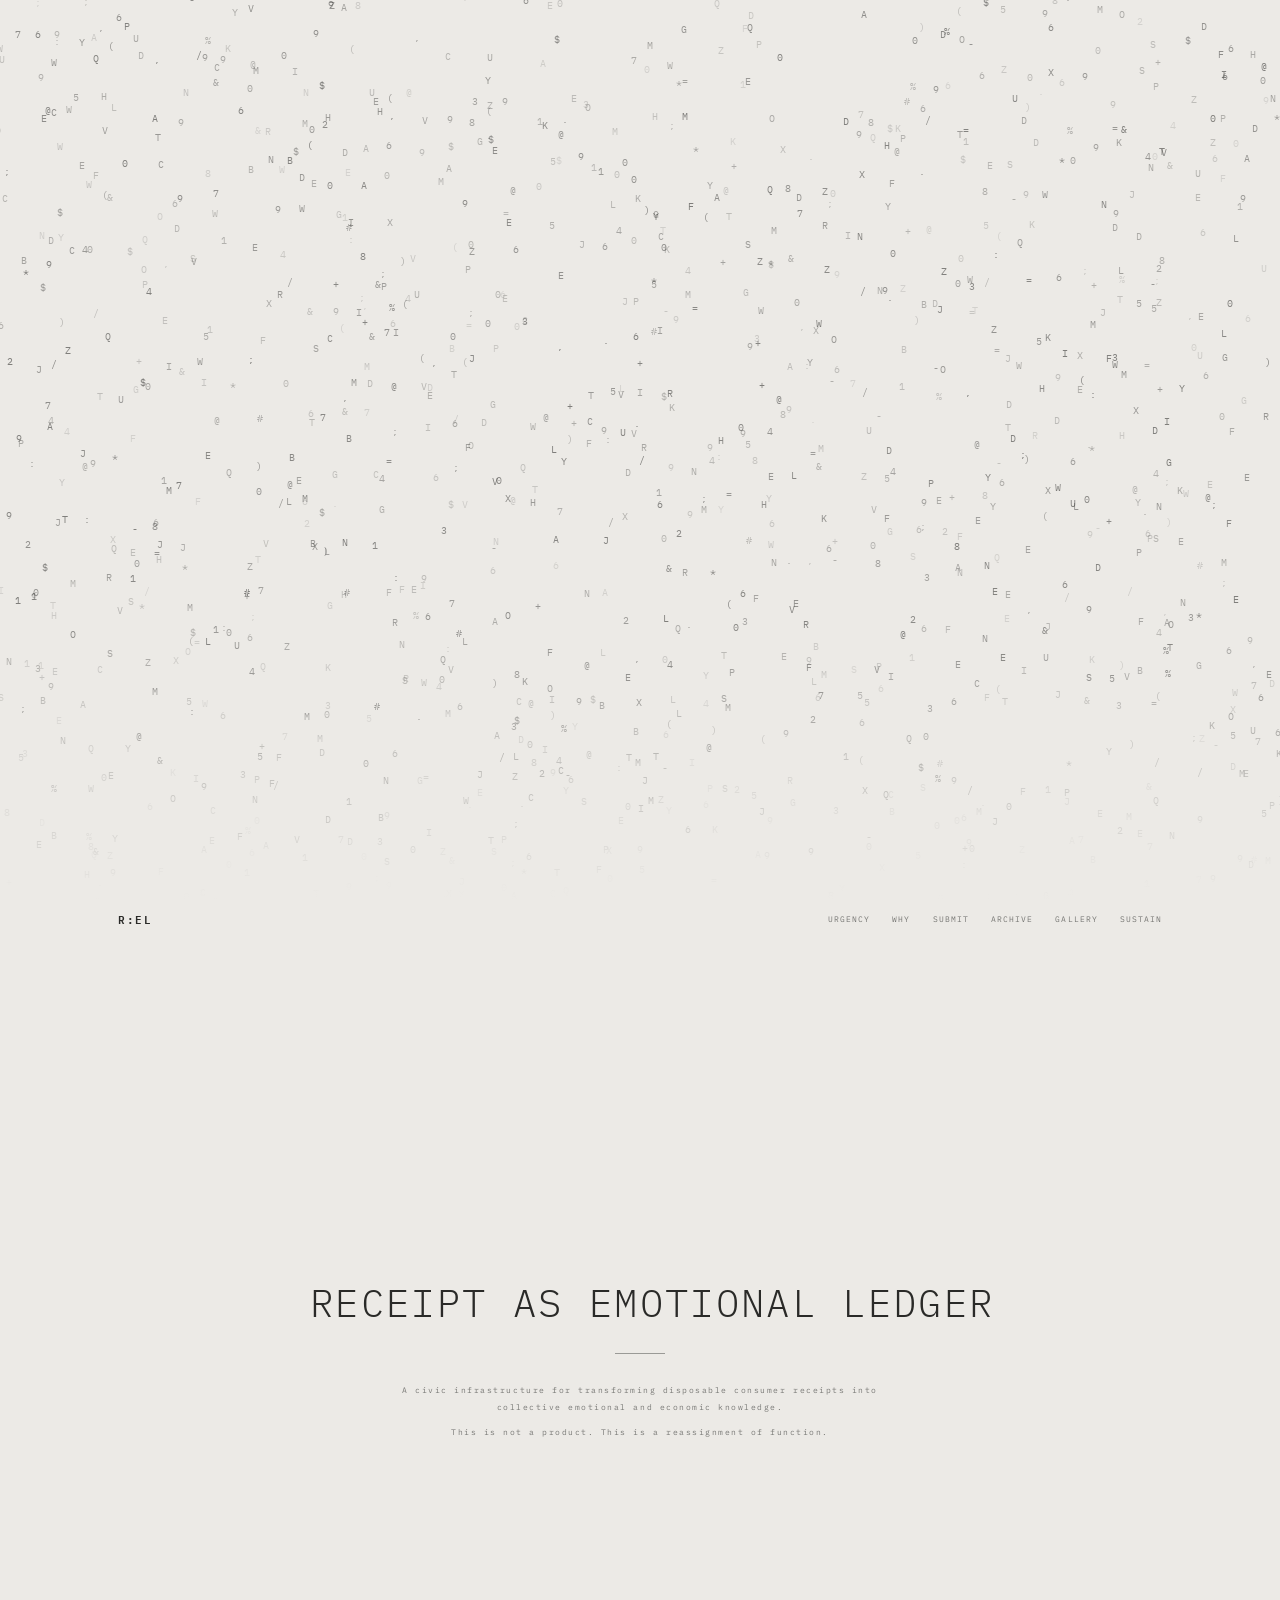
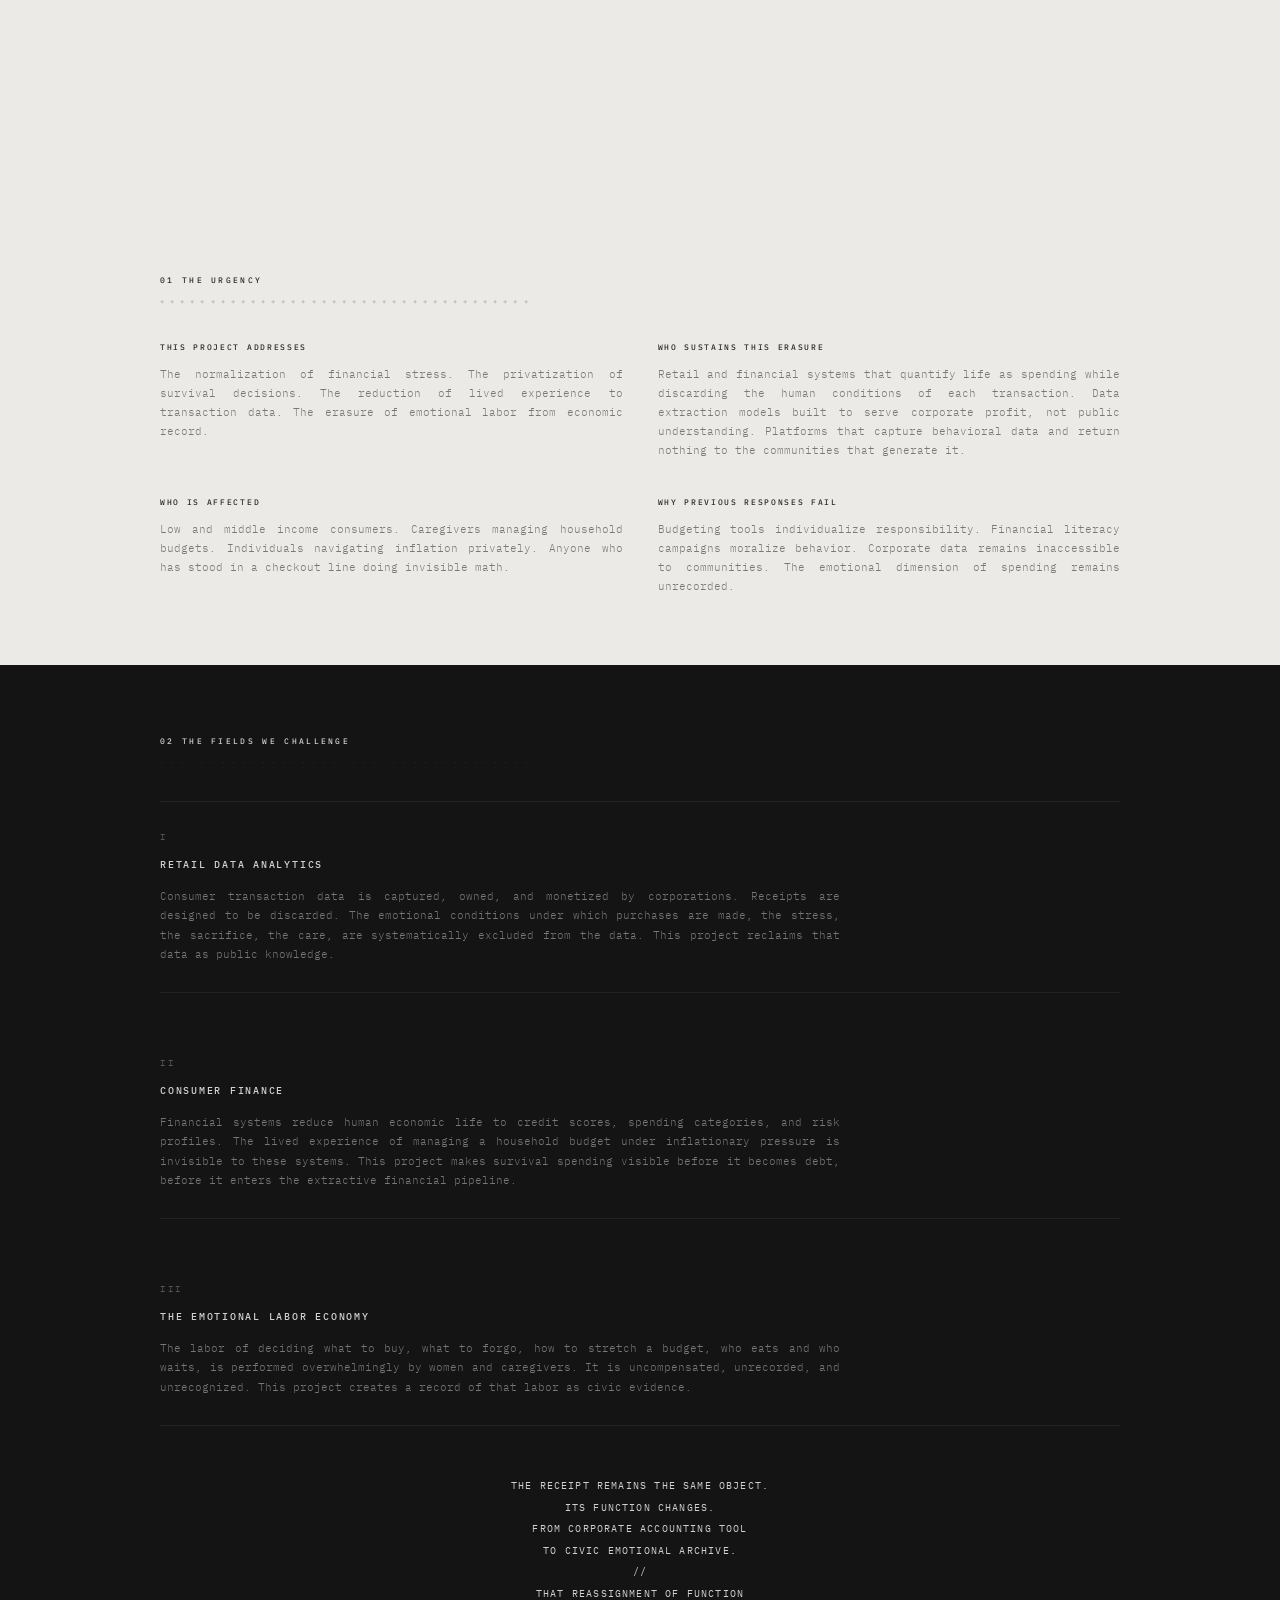
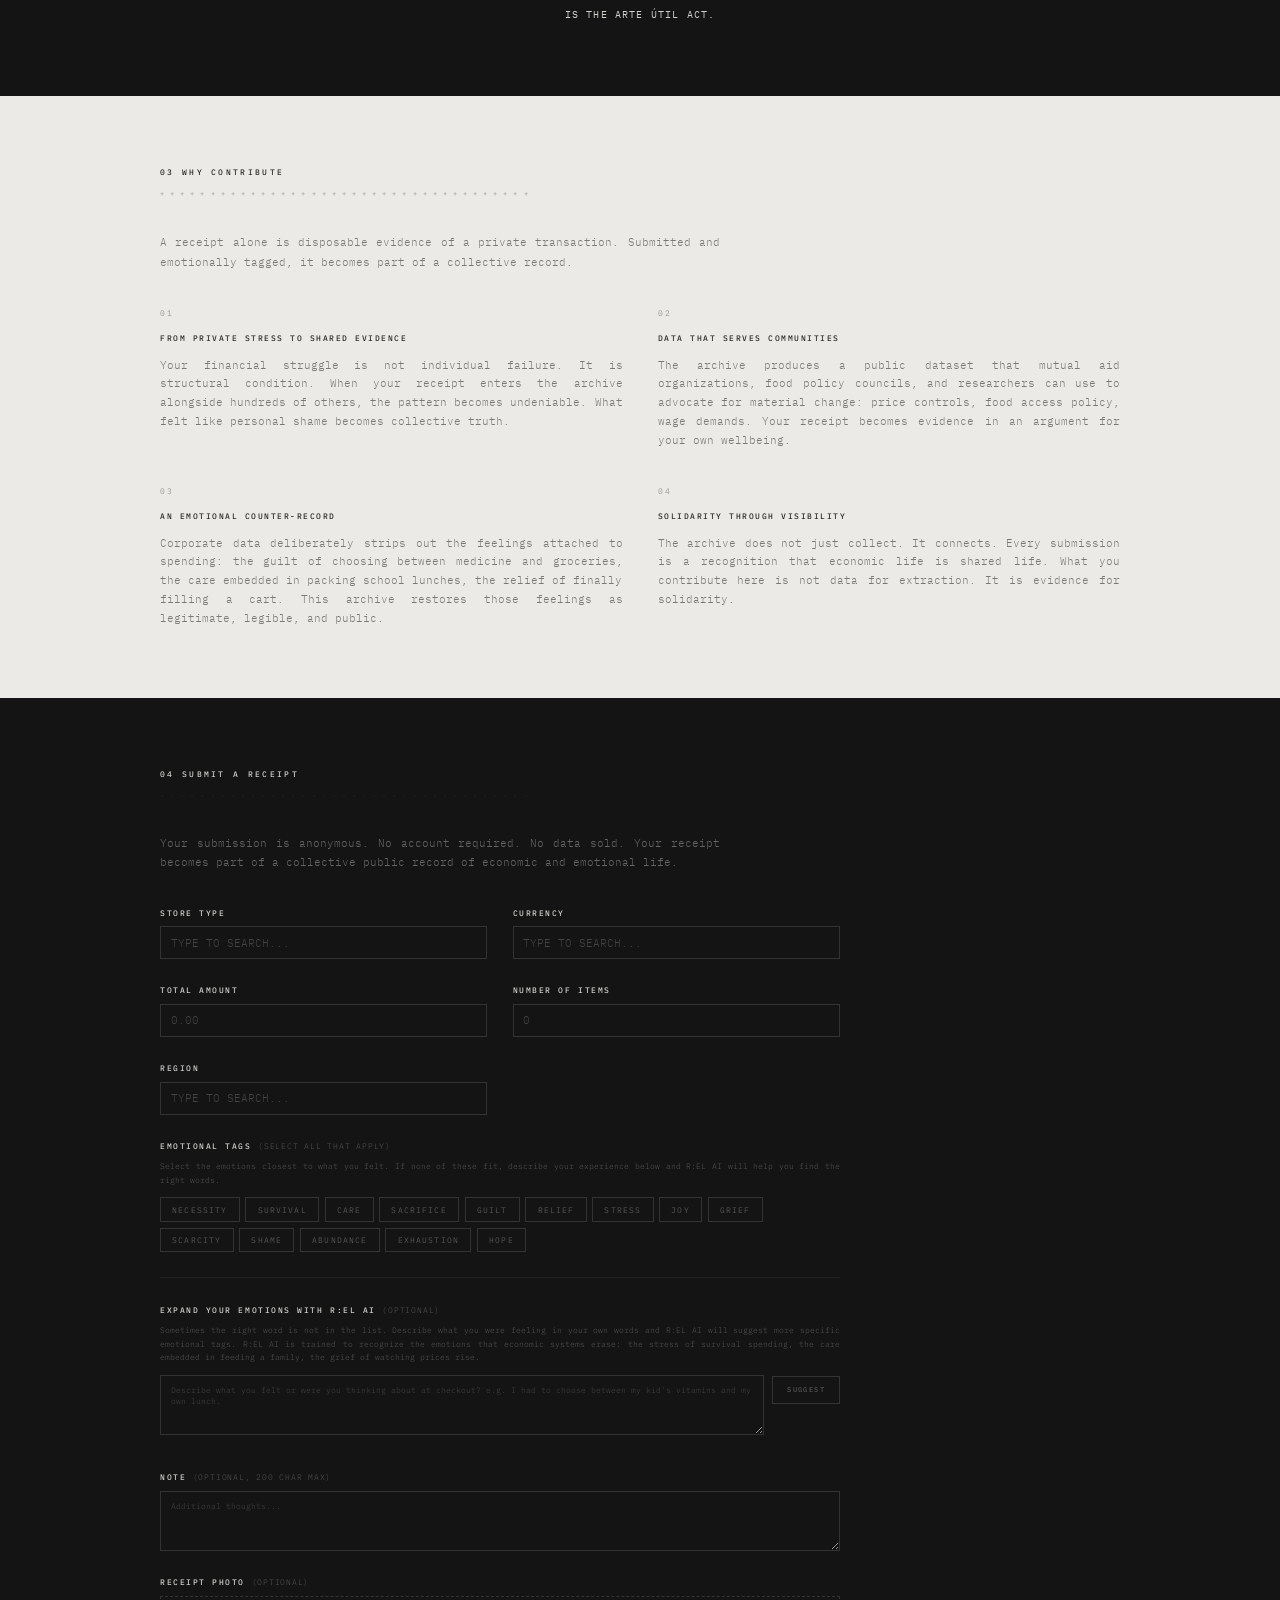
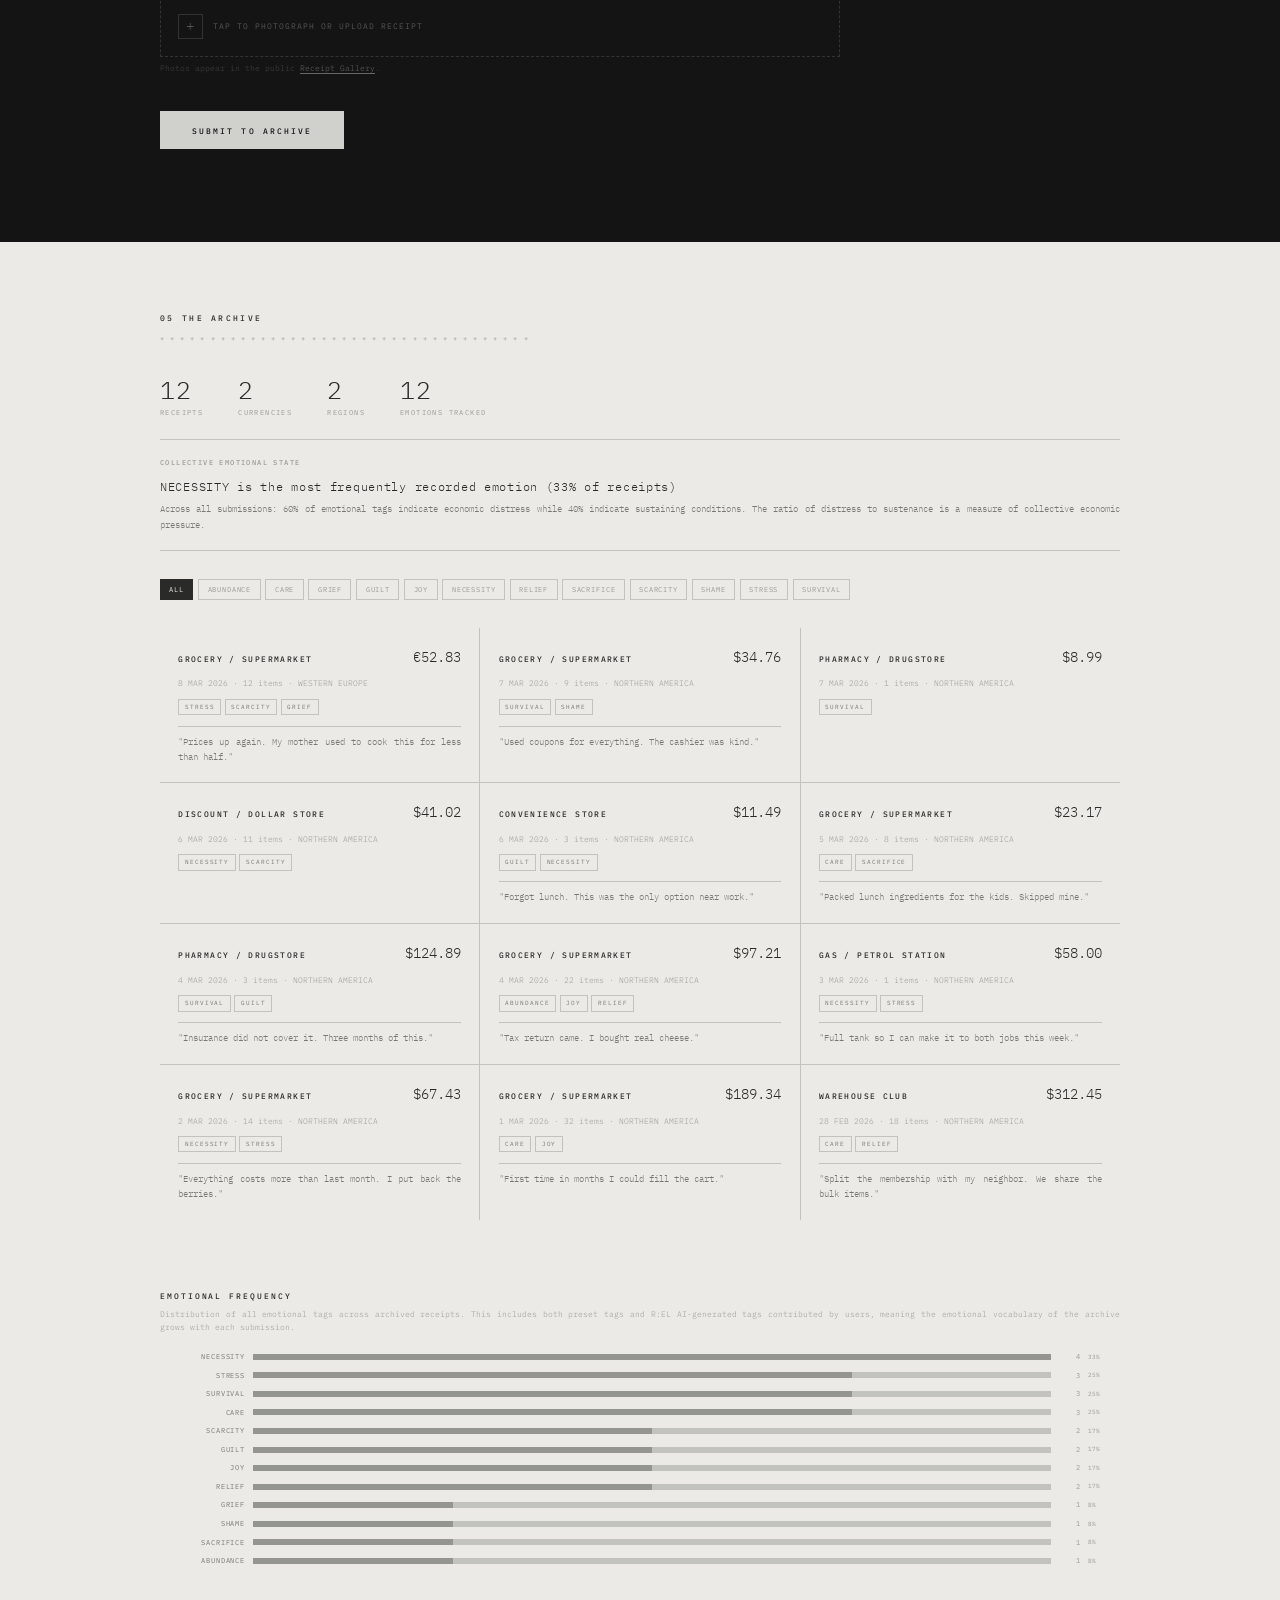
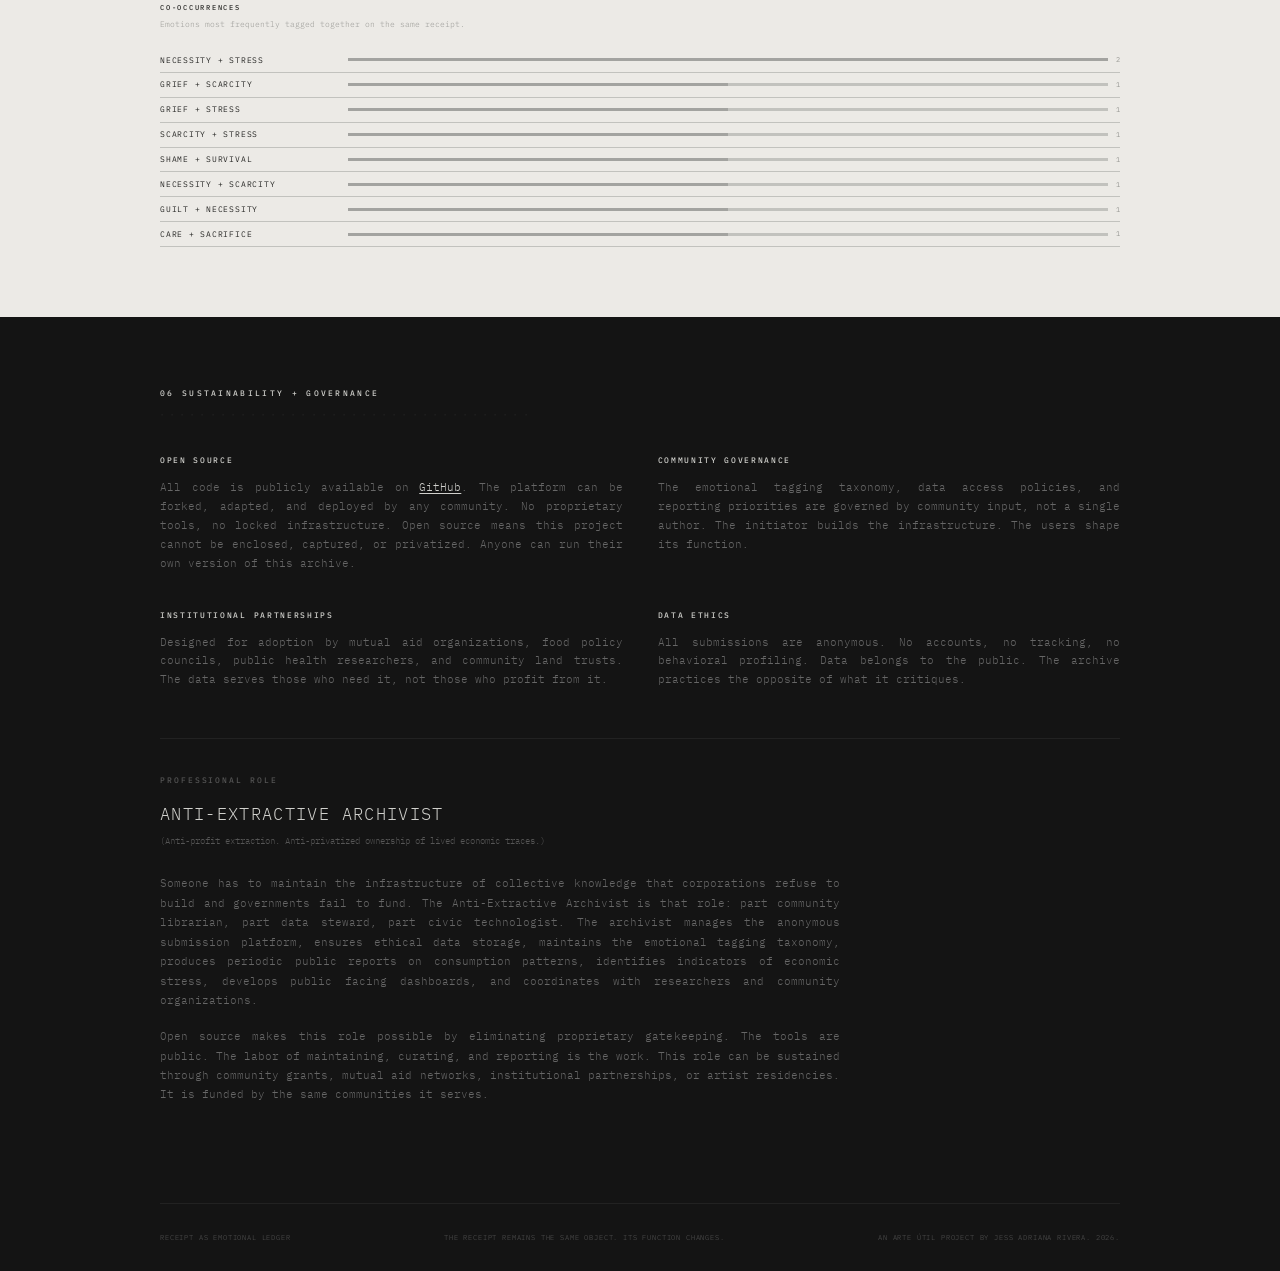
==== commit 3fed690c: "Update index.html" ====
--- a/index.html
+++ b/index.html
@@ -84,7 +84,7 @@
         <div class="field-block"><div class="field-number">II</div><h3>CONSUMER FINANCE</h3><p>Financial systems reduce human economic life to credit scores, spending categories, and risk profiles. The lived experience of managing a household budget under inflationary pressure is invisible to these systems. This project makes survival spending visible before it becomes debt, before it enters the extractive financial pipeline.</p></div>
         <div class="field-block"><div class="field-number">III</div><h3>THE EMOTIONAL LABOR ECONOMY</h3><p>The labor of deciding what to buy, what to forgo, how to stretch a budget, who eats and who waits, is performed overwhelmingly by women and caregivers. It is uncompensated, unrecorded, and unrecognized. This project creates a record of that labor as civic evidence.</p></div>
       </div>
-      <div class="field-statement"><p>THE RECEIPT REMAINS THE SAME OBJECT.<br>ITS FUNCTION CHANGES.<br>FROM CORPORATE ACCOUNTING TOOL<br>TO CIVIC EMOTIONAL ARCHIVE.<br><br>THAT REASSIGNMENT OF FUNCTION<br>IS THE ARTE ÚTIL ACT.</p></div>
+      <div class="field-statement"><p>THE RECEIPT REMAINS THE SAME OBJECT.<br>ITS FUNCTION CHANGES.<br>FROM CORPORATE ACCOUNTING TOOL<br>TO CIVIC EMOTIONAL ARCHIVE.<br> //<br>THAT REASSIGNMENT OF FUNCTION<br>IS THE ARTE ÚTIL ACT.</p></div>
     </div>
   </section>
 
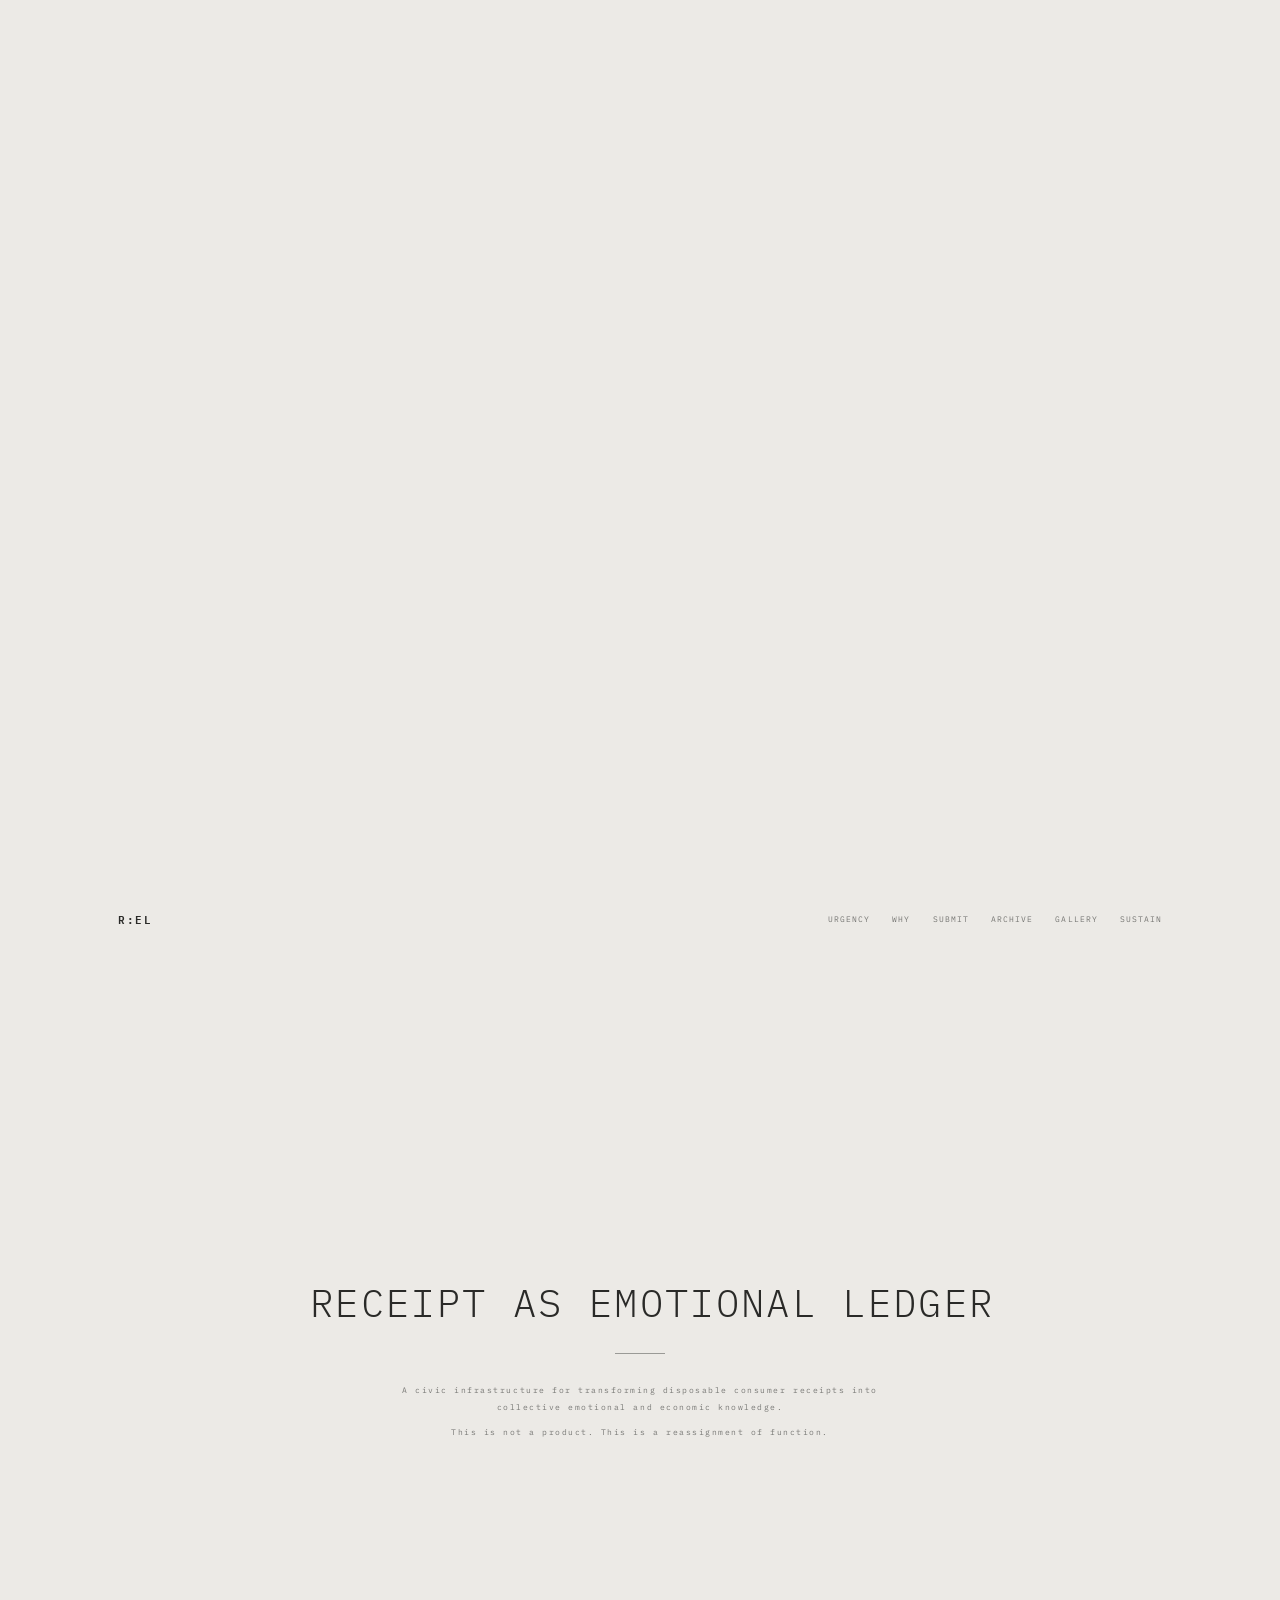
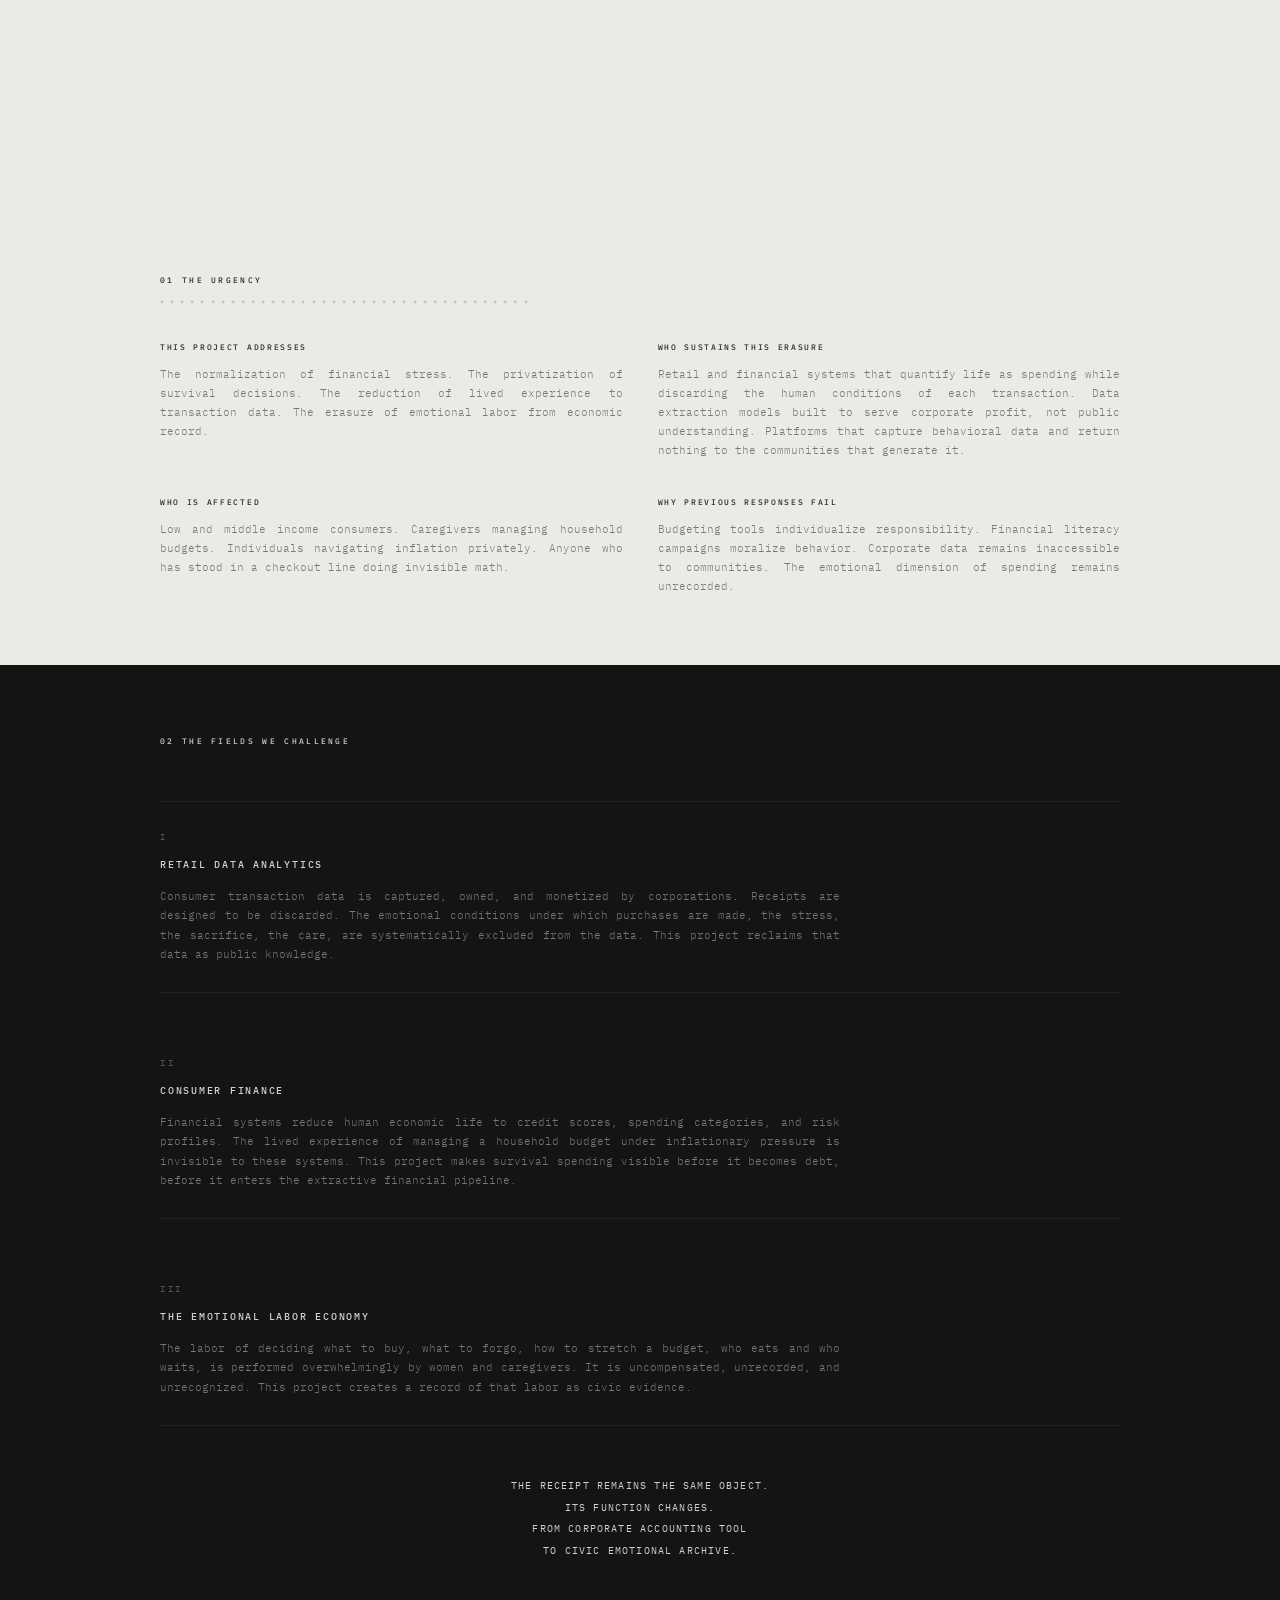
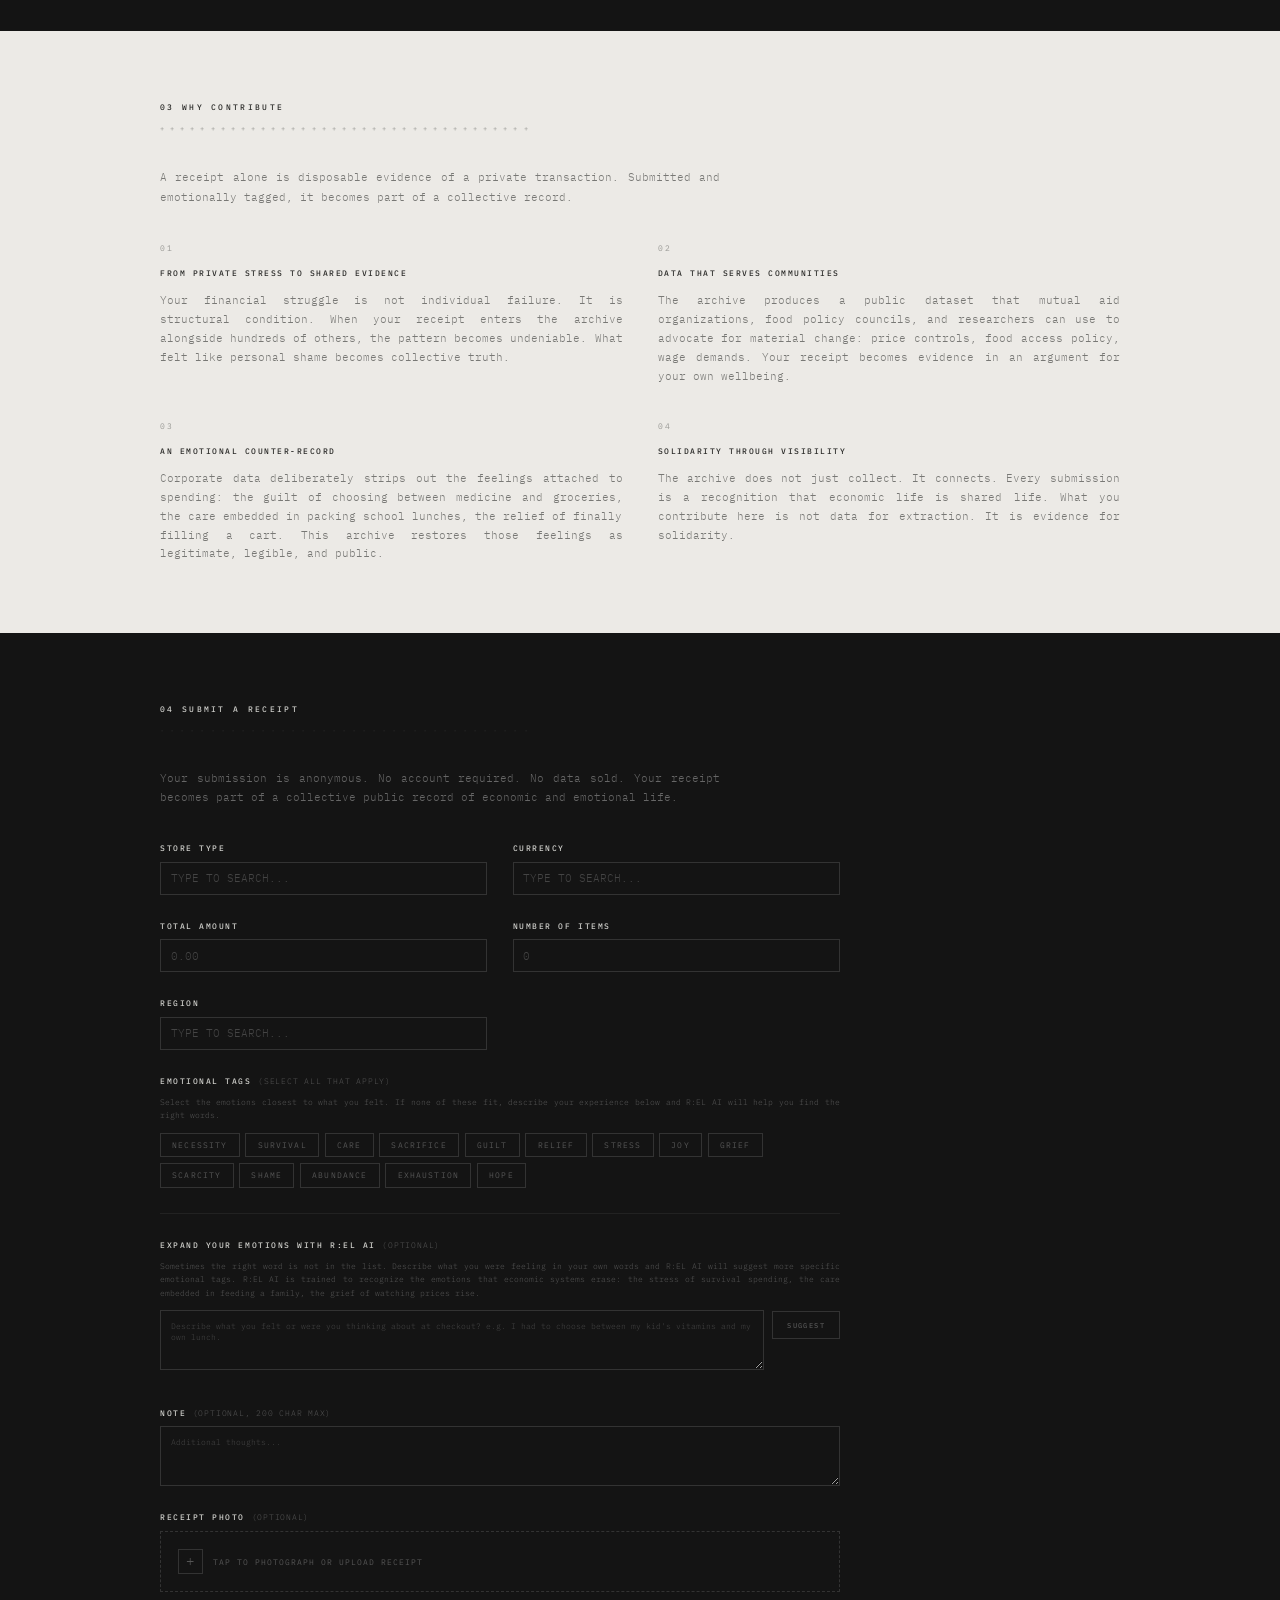
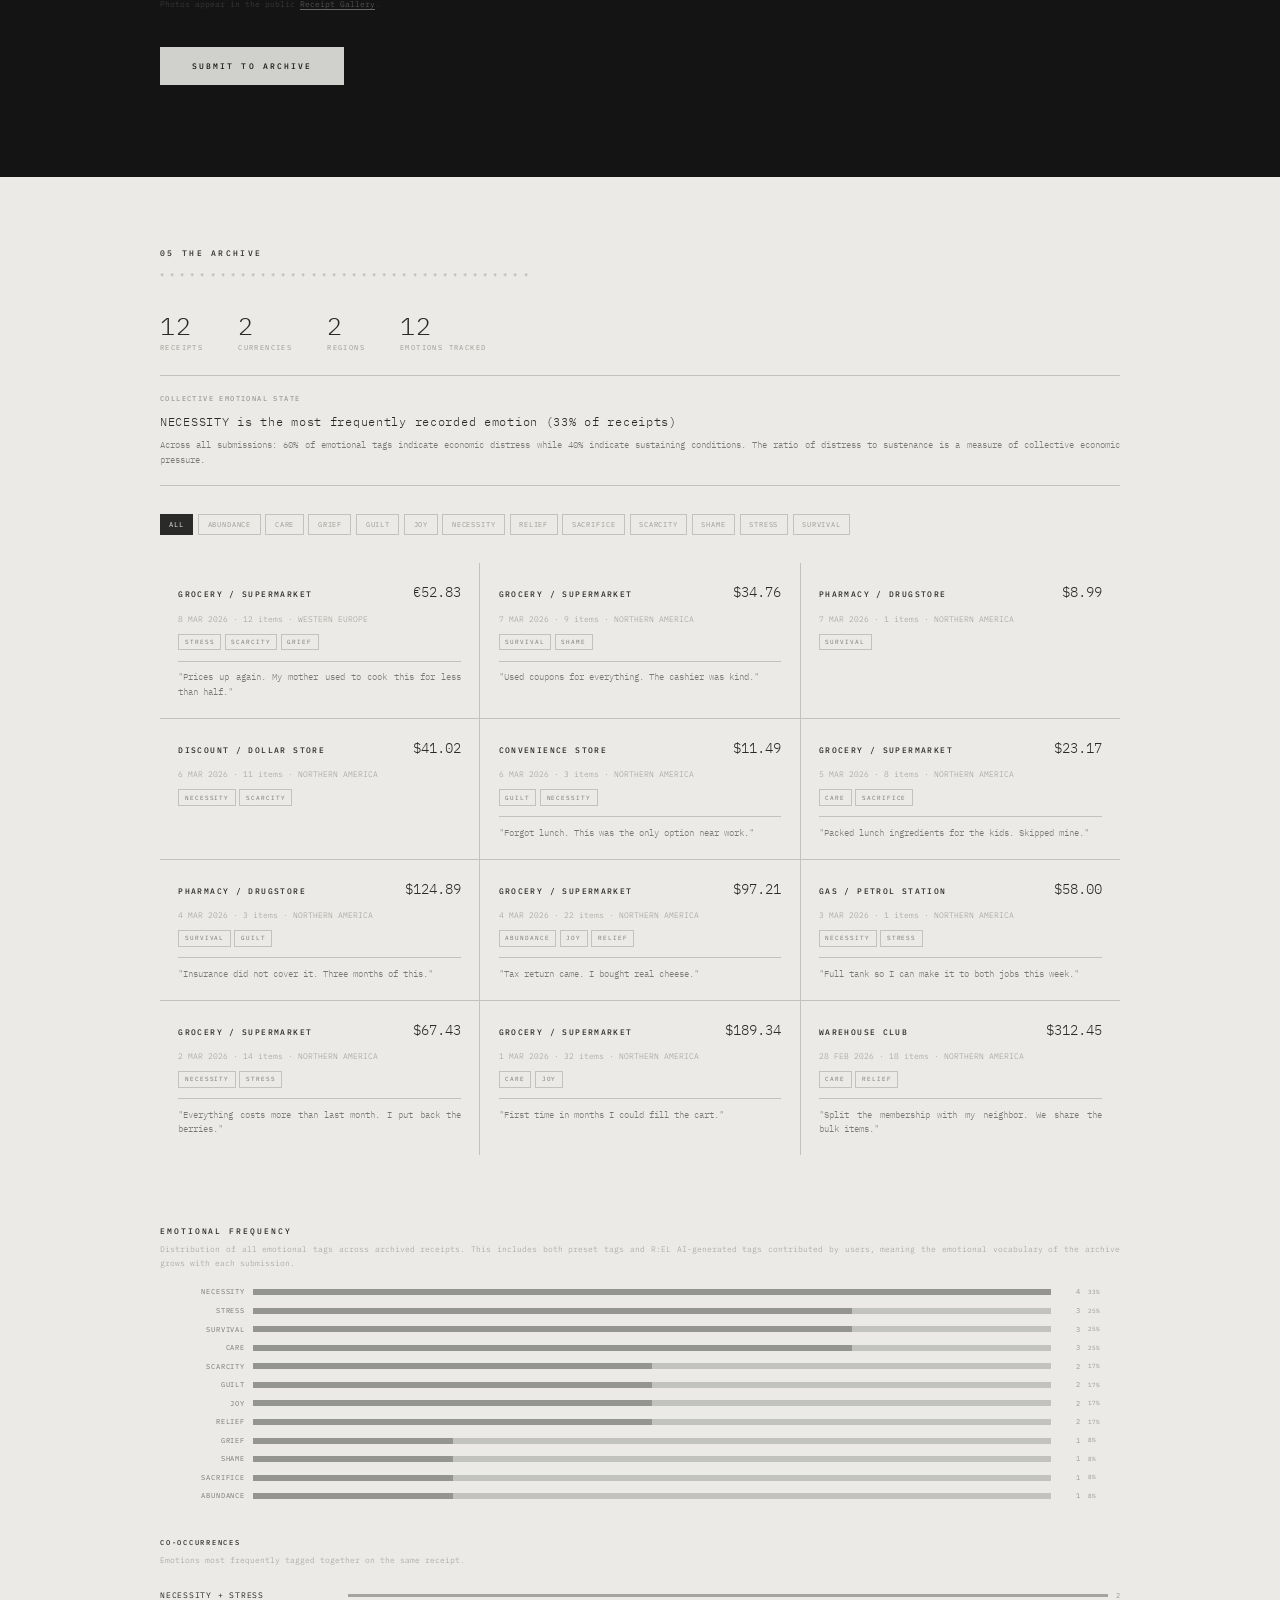
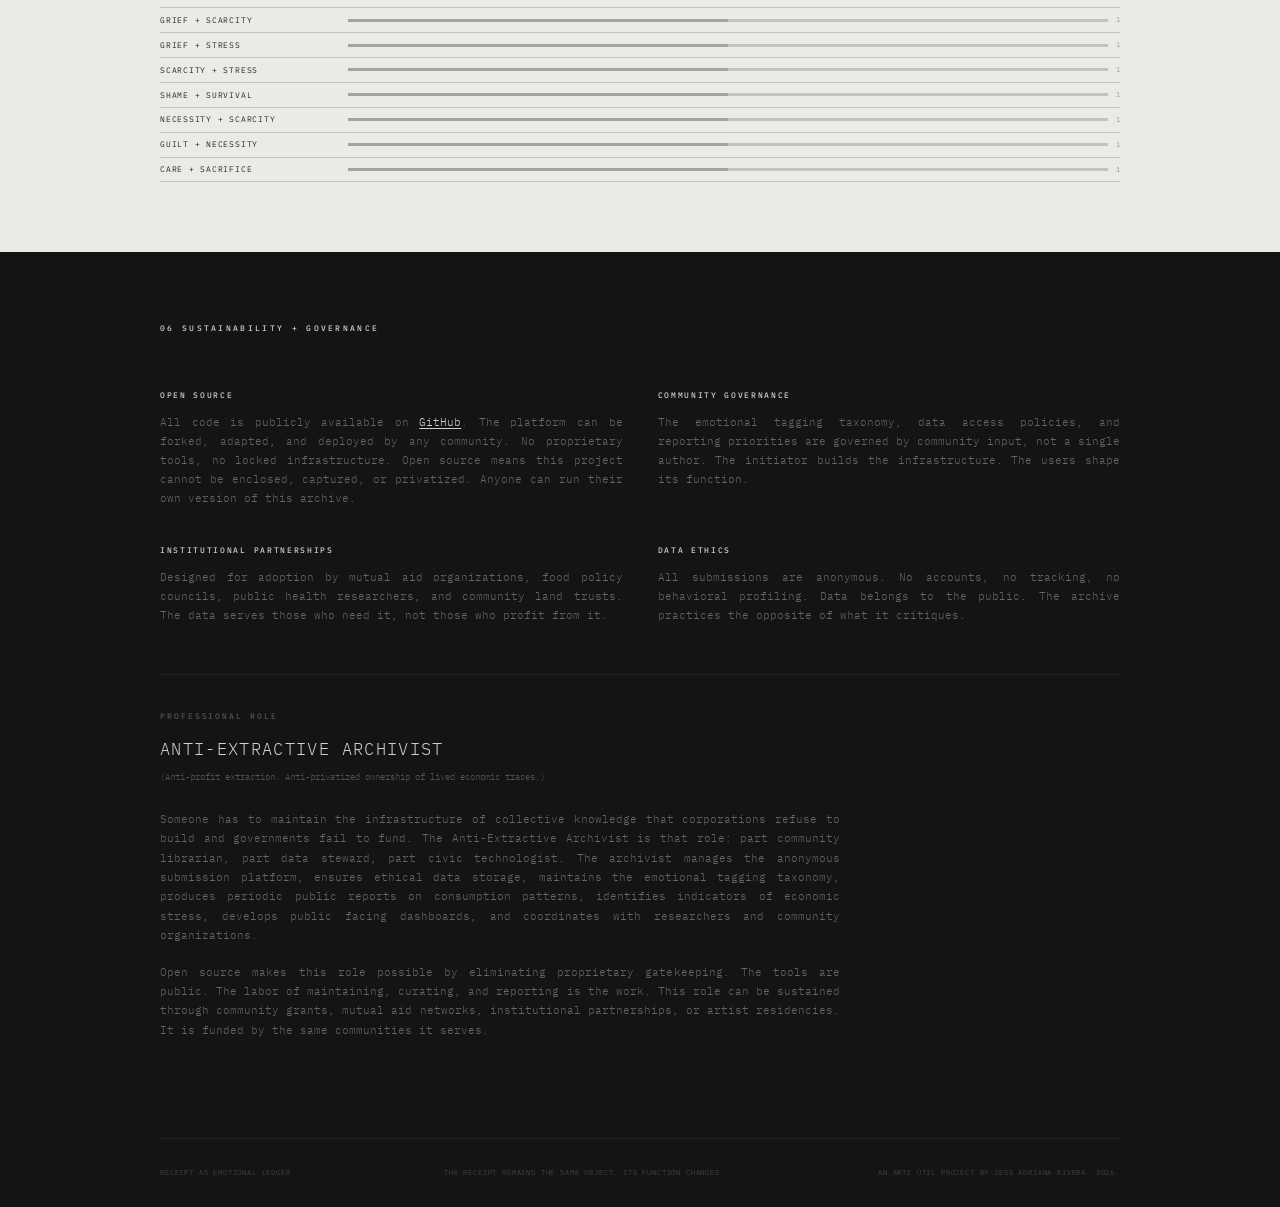
==== commit fef7ae6b: "Refactor receipt statement section in index.html" ====
--- a/index.html
+++ b/index.html
@@ -84,8 +84,7 @@
         <div class="field-block"><div class="field-number">II</div><h3>CONSUMER FINANCE</h3><p>Financial systems reduce human economic life to credit scores, spending categories, and risk profiles. The lived experience of managing a household budget under inflationary pressure is invisible to these systems. This project makes survival spending visible before it becomes debt, before it enters the extractive financial pipeline.</p></div>
         <div class="field-block"><div class="field-number">III</div><h3>THE EMOTIONAL LABOR ECONOMY</h3><p>The labor of deciding what to buy, what to forgo, how to stretch a budget, who eats and who waits, is performed overwhelmingly by women and caregivers. It is uncompensated, unrecorded, and unrecognized. This project creates a record of that labor as civic evidence.</p></div>
       </div>
-      <div class="field-statement"><p>THE RECEIPT REMAINS THE SAME OBJECT.<br>ITS FUNCTION CHANGES.<br>FROM CORPORATE ACCOUNTING TOOL<br>TO CIVIC EMOTIONAL ARCHIVE.<br> //<br>THAT REASSIGNMENT OF FUNCTION<br>IS THE ARTE ÚTIL ACT.</p></div>
-    </div>
+      <div class="field-statement"><p>THE RECEIPT REMAINS THE SAME OBJECT.<br>ITS FUNCTION CHANGES.<br>FROM CORPORATE ACCOUNTING TOOL<br>TO CIVIC EMOTIONAL ARCHIVE.<br>
   </section>
 
   <section id="why" class="section">
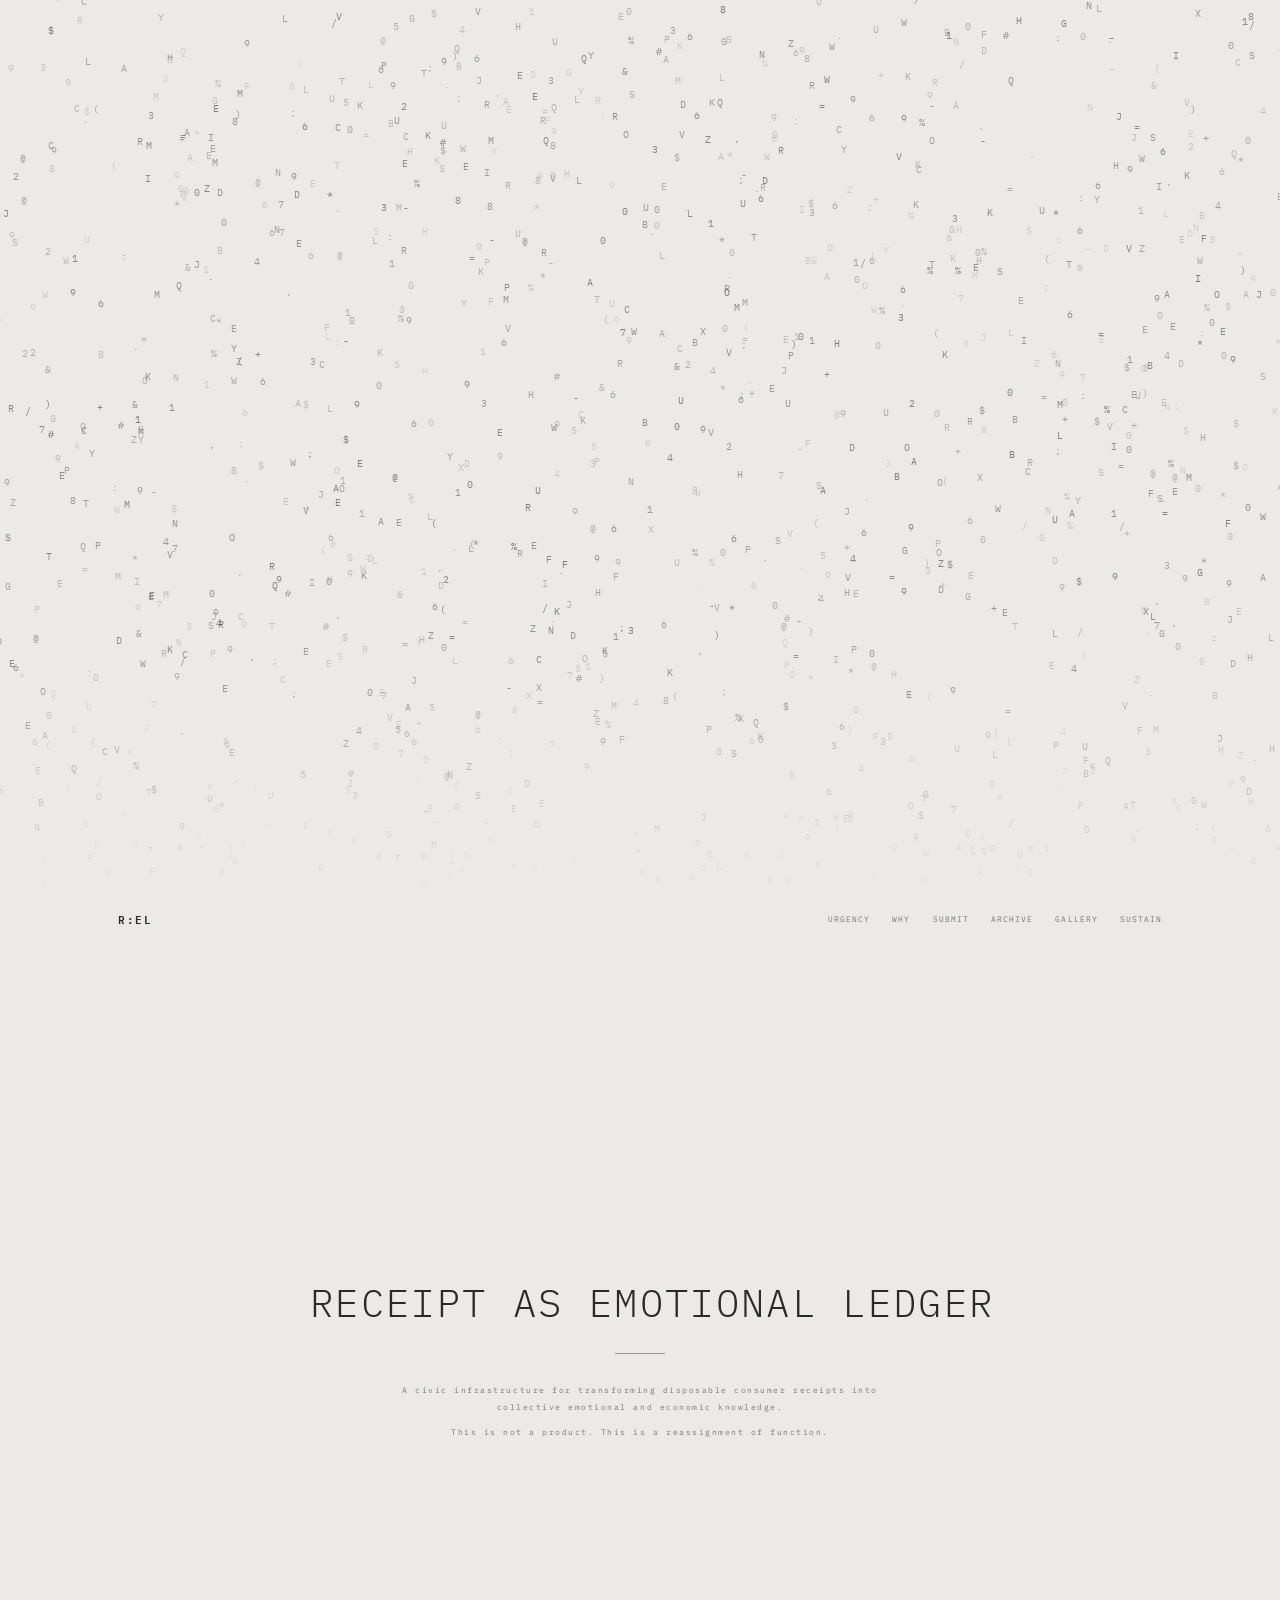
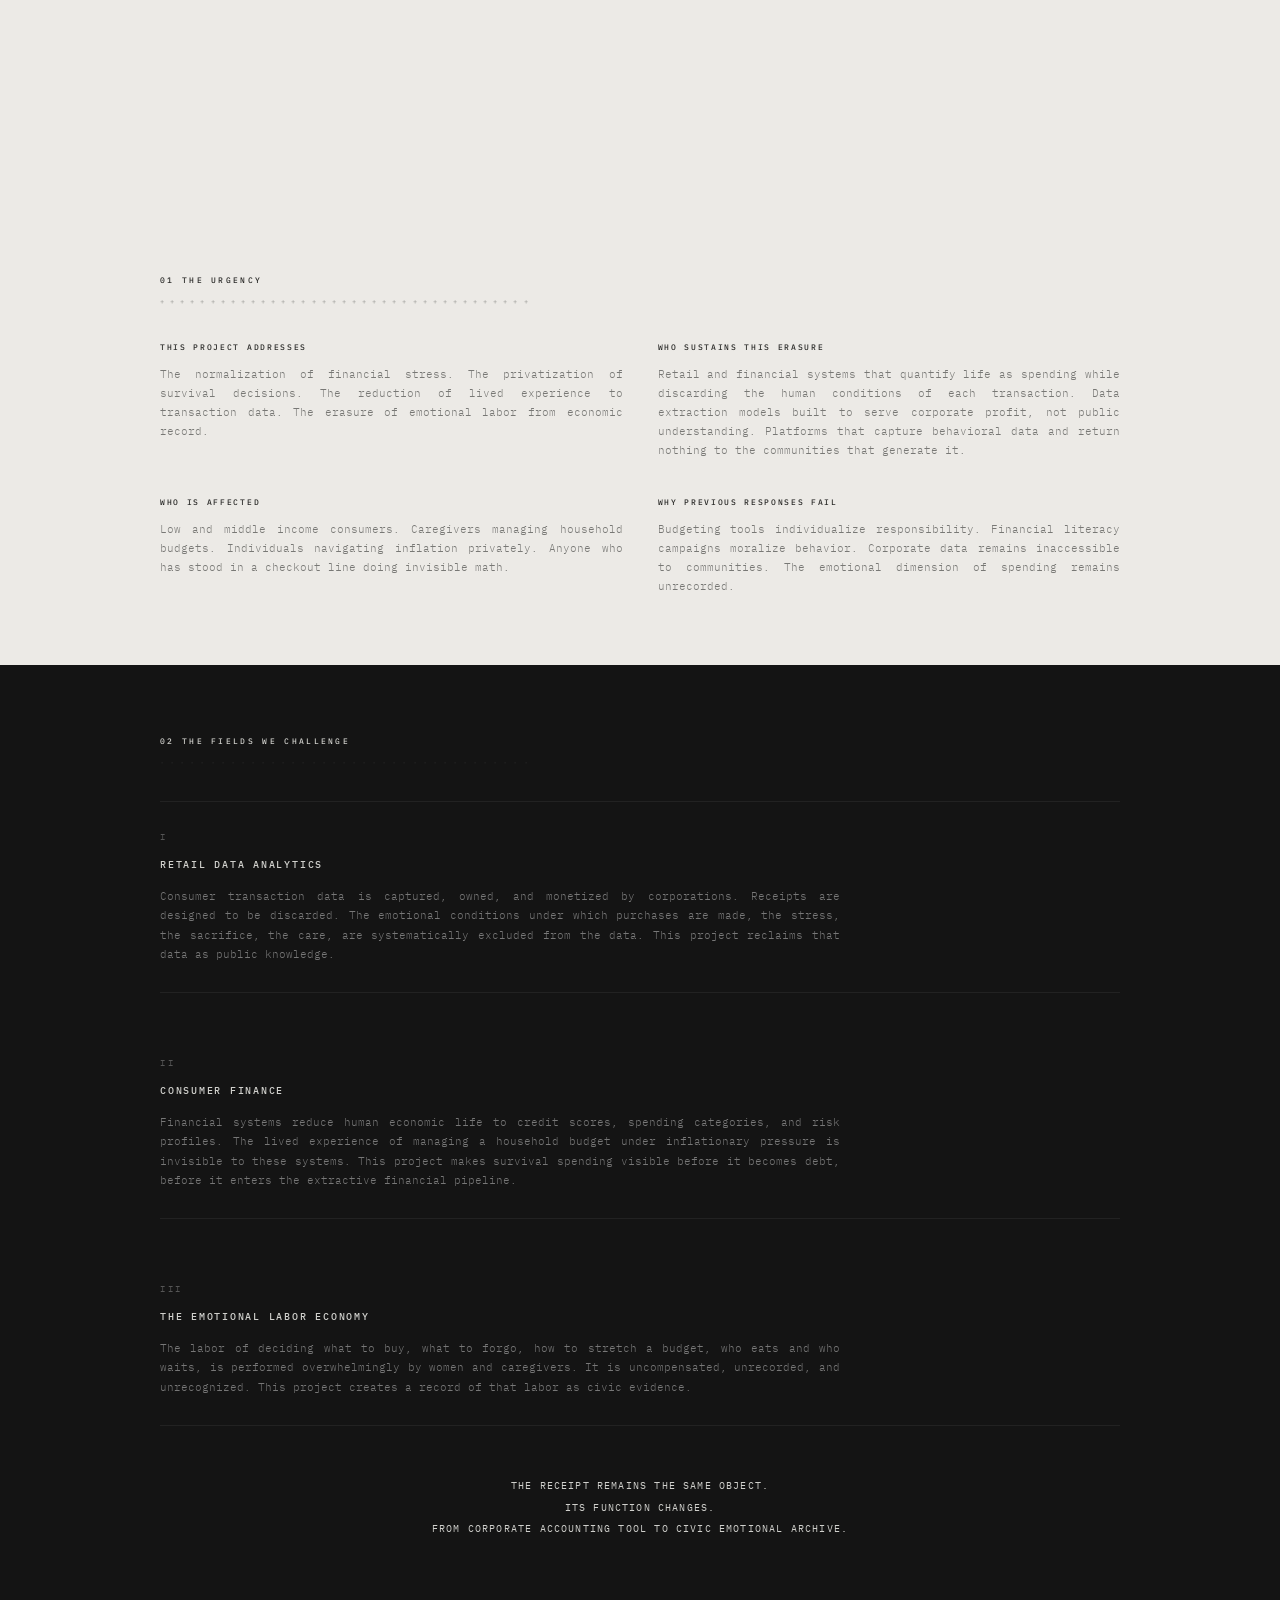
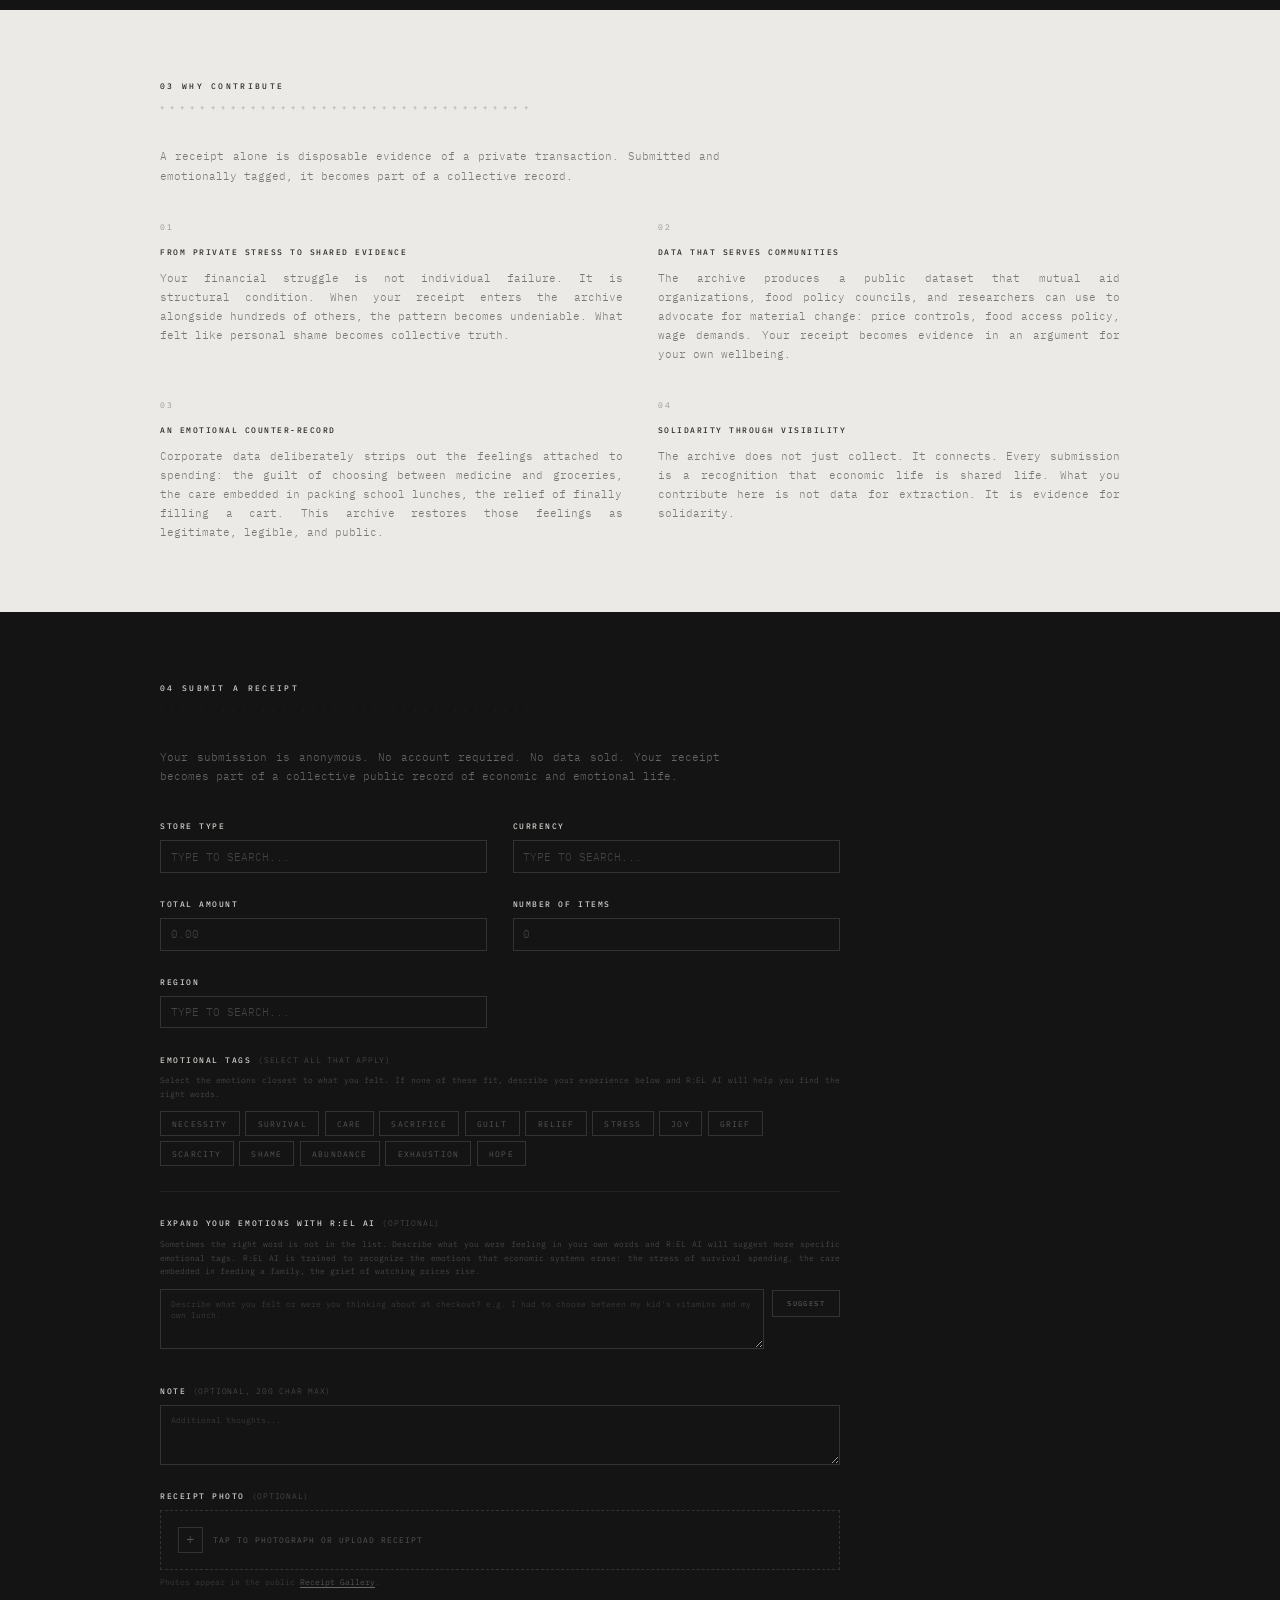
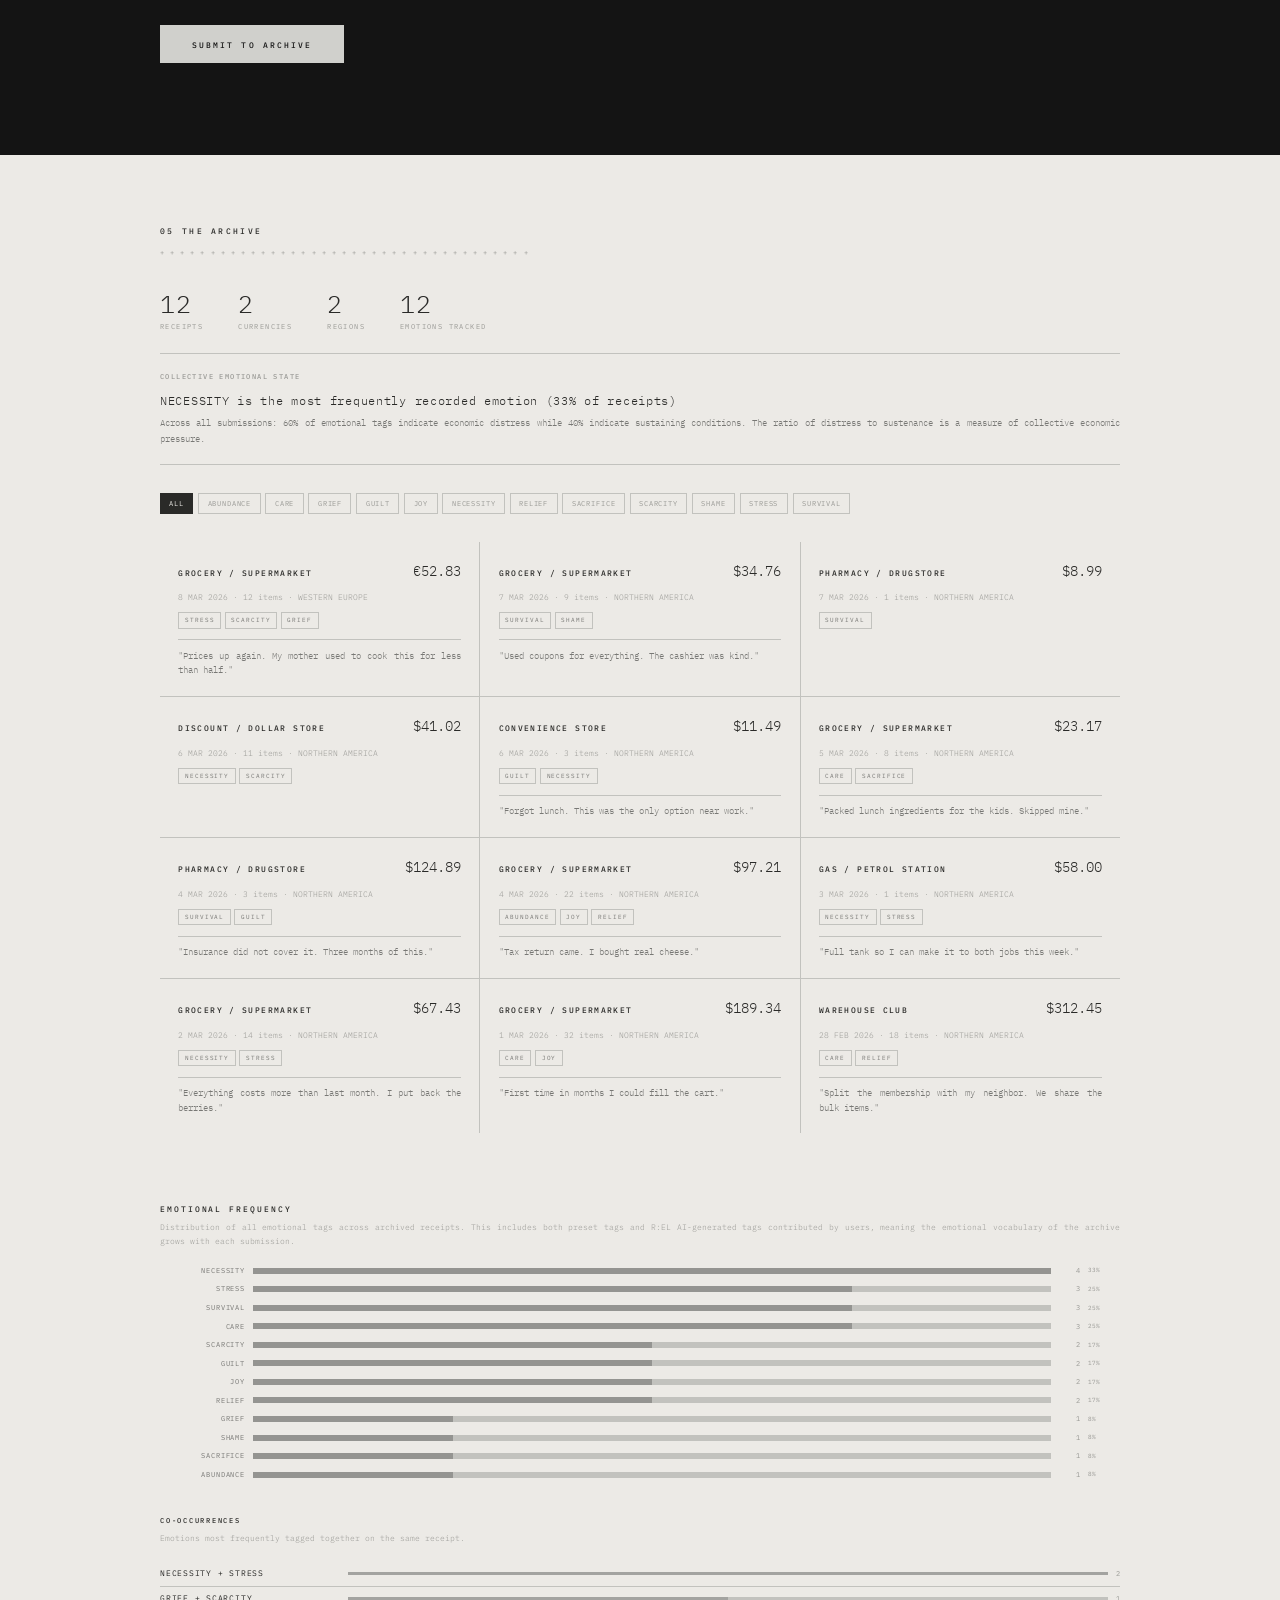
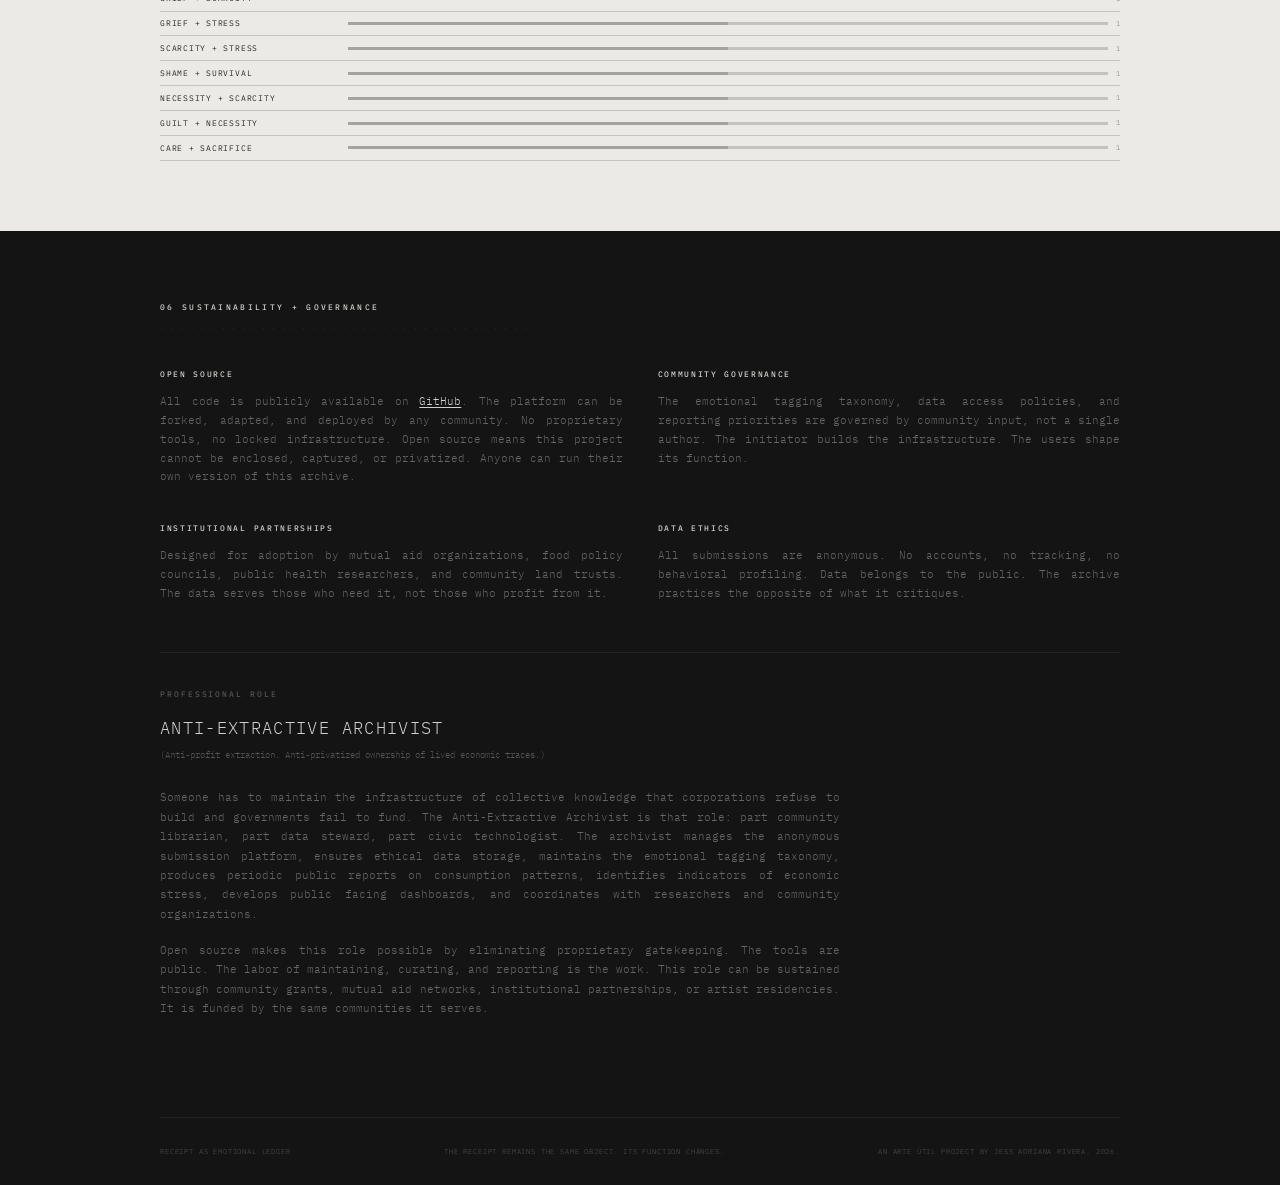
==== commit cb84fd75: "Fix formatting in field-statement section" ====
--- a/index.html
+++ b/index.html
@@ -84,9 +84,9 @@
         <div class="field-block"><div class="field-number">II</div><h3>CONSUMER FINANCE</h3><p>Financial systems reduce human economic life to credit scores, spending categories, and risk profiles. The lived experience of managing a household budget under inflationary pressure is invisible to these systems. This project makes survival spending visible before it becomes debt, before it enters the extractive financial pipeline.</p></div>
         <div class="field-block"><div class="field-number">III</div><h3>THE EMOTIONAL LABOR ECONOMY</h3><p>The labor of deciding what to buy, what to forgo, how to stretch a budget, who eats and who waits, is performed overwhelmingly by women and caregivers. It is uncompensated, unrecorded, and unrecognized. This project creates a record of that labor as civic evidence.</p></div>
       </div>
-      <div class="field-statement"><p>THE RECEIPT REMAINS THE SAME OBJECT.<br>ITS FUNCTION CHANGES.<br>FROM CORPORATE ACCOUNTING TOOL<br>TO CIVIC EMOTIONAL ARCHIVE.<br>
-  </section>
-
+      <div class="field-statement"><p>THE RECEIPT REMAINS THE SAME OBJECT.<br>ITS FUNCTION CHANGES.<br>FROM CORPORATE ACCOUNTING TOOL TO CIVIC EMOTIONAL ARCHIVE.<br>
+  </section>
+        
   <section id="why" class="section">
     <div class="section-inner">
       <div class="section-label">03 WHY CONTRIBUTE</div>
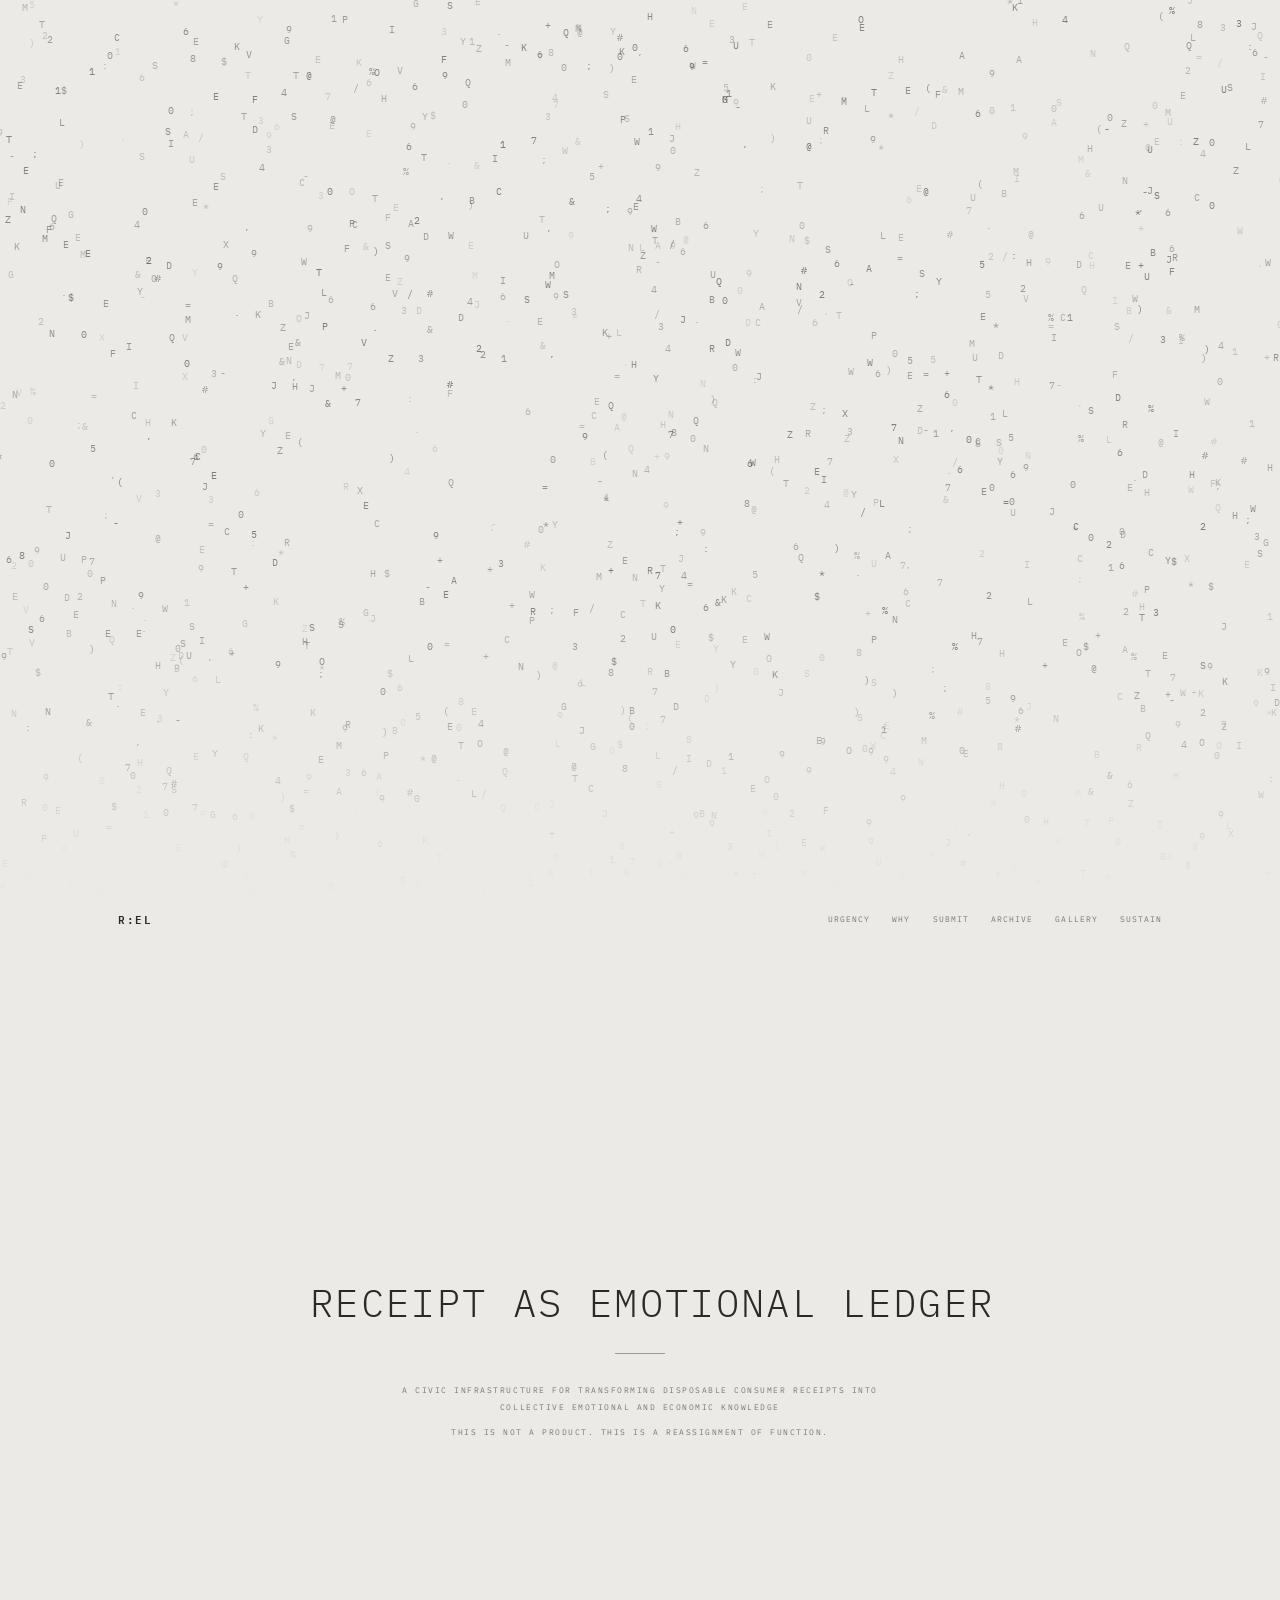
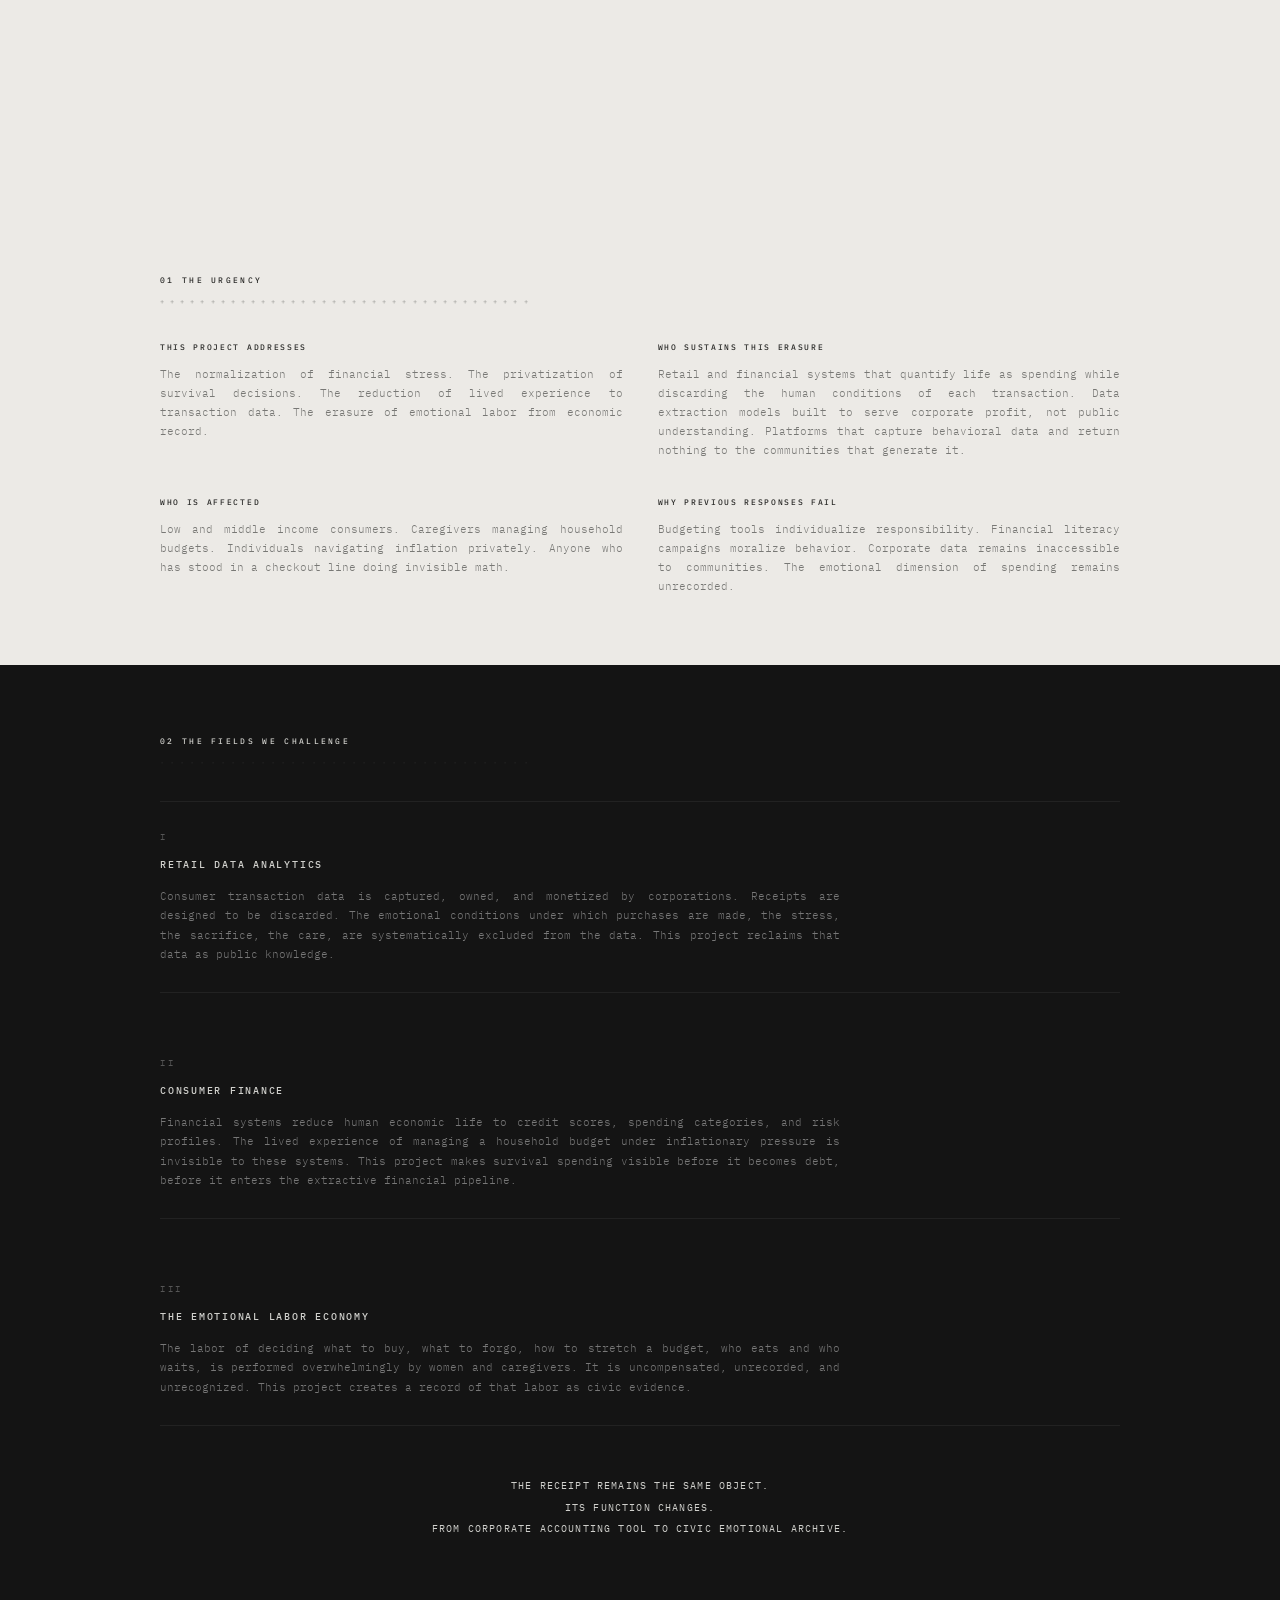
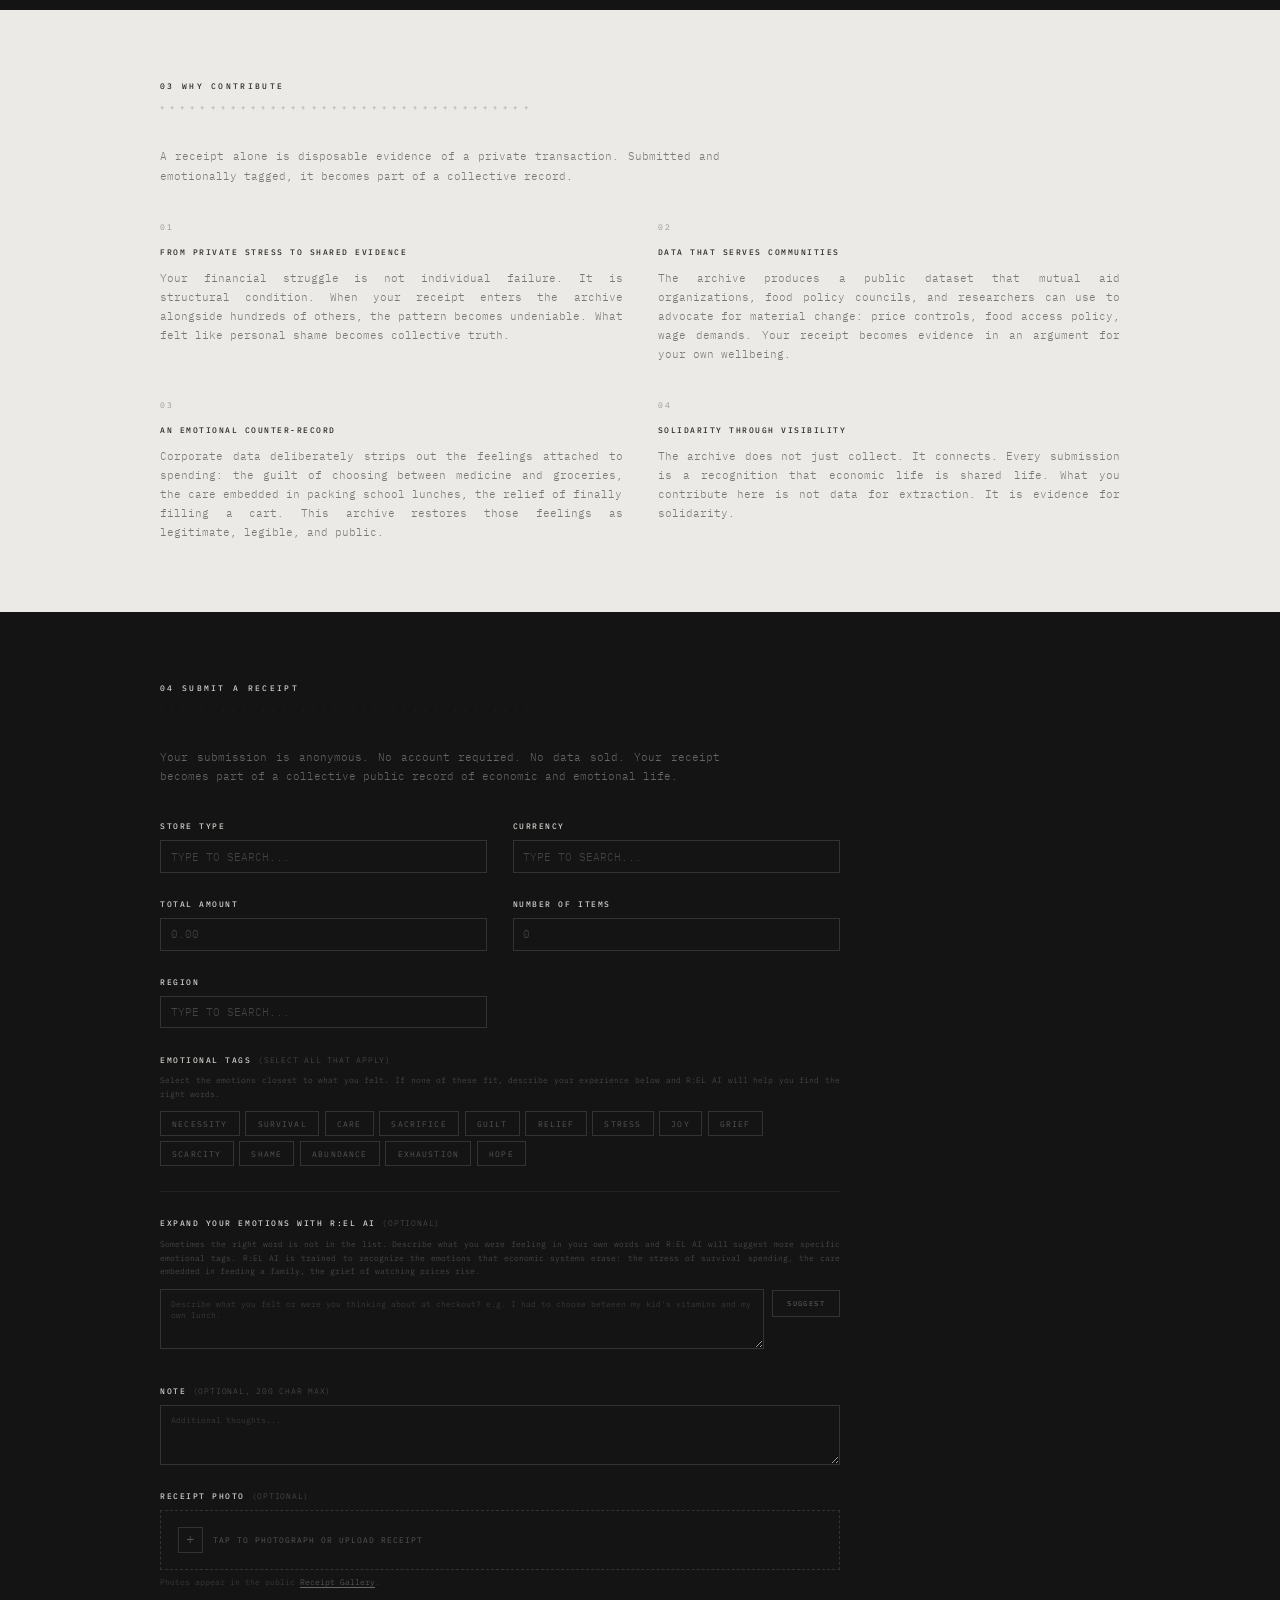
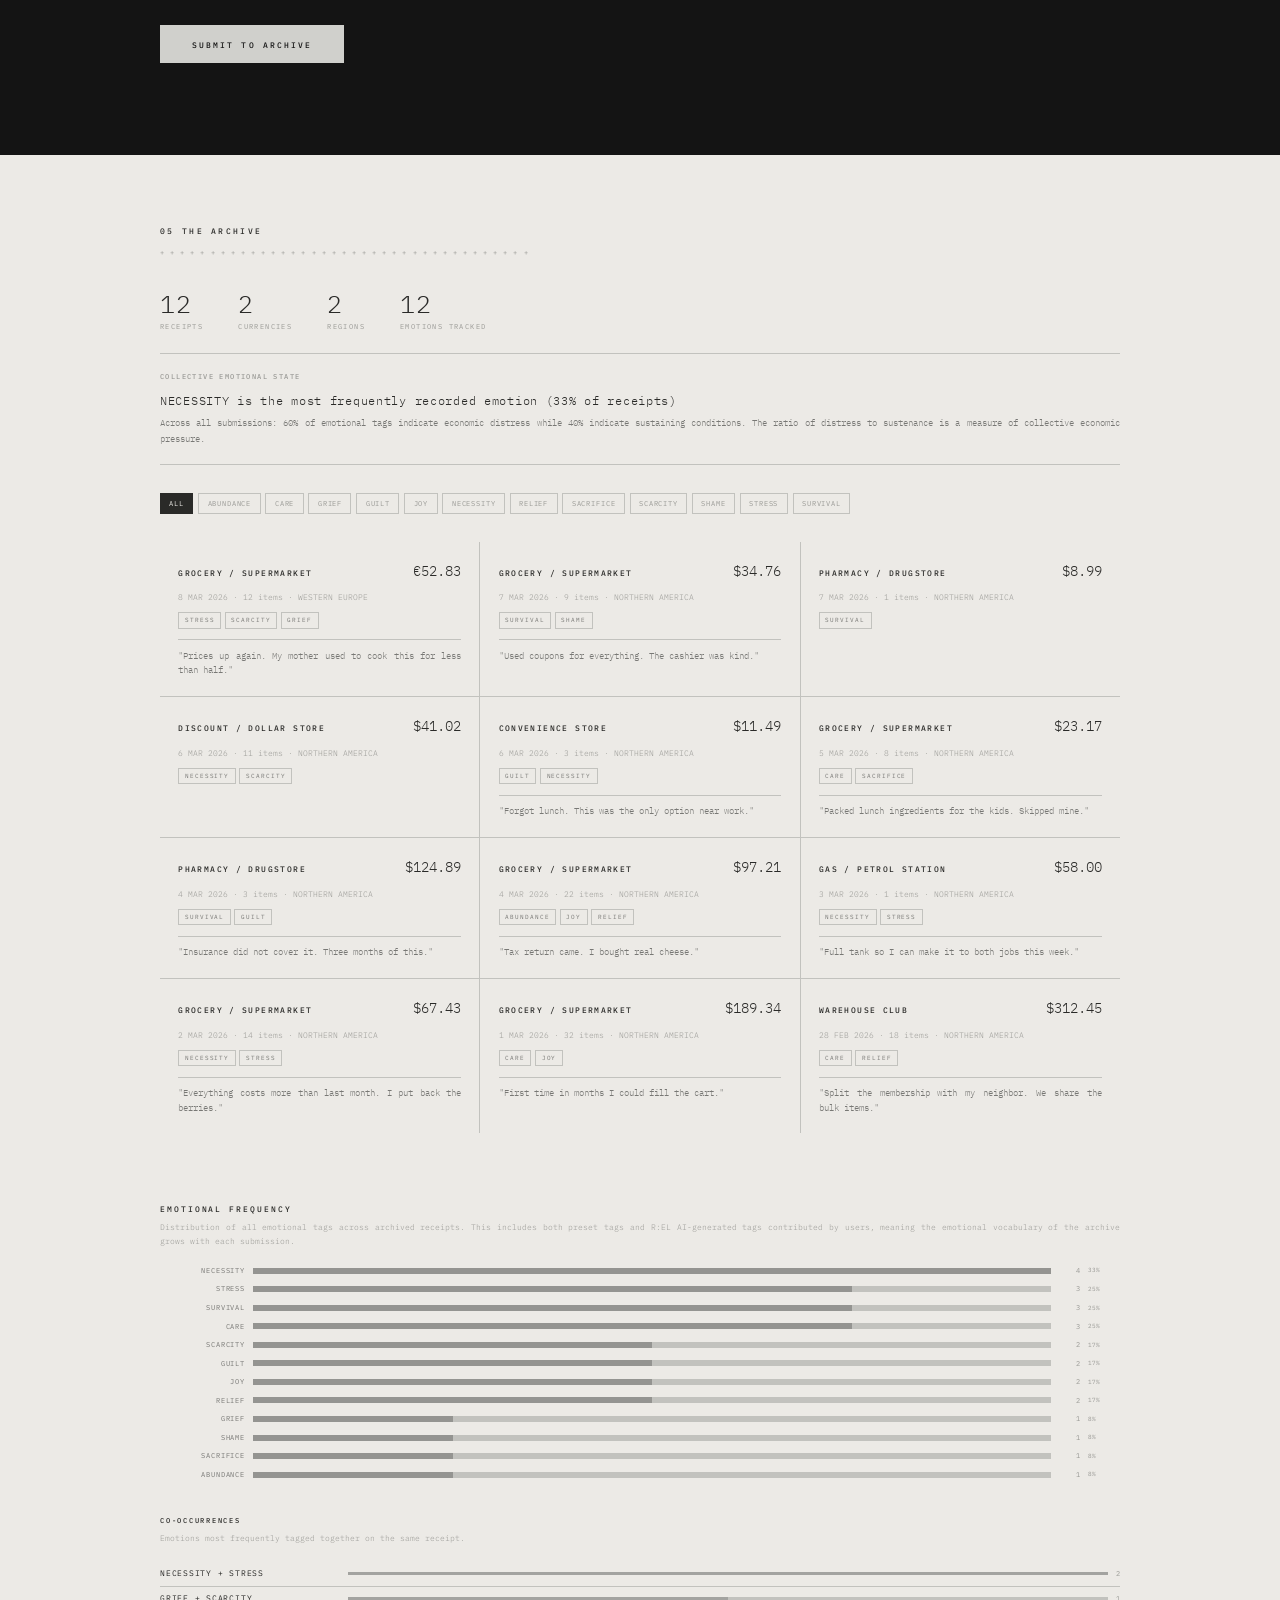
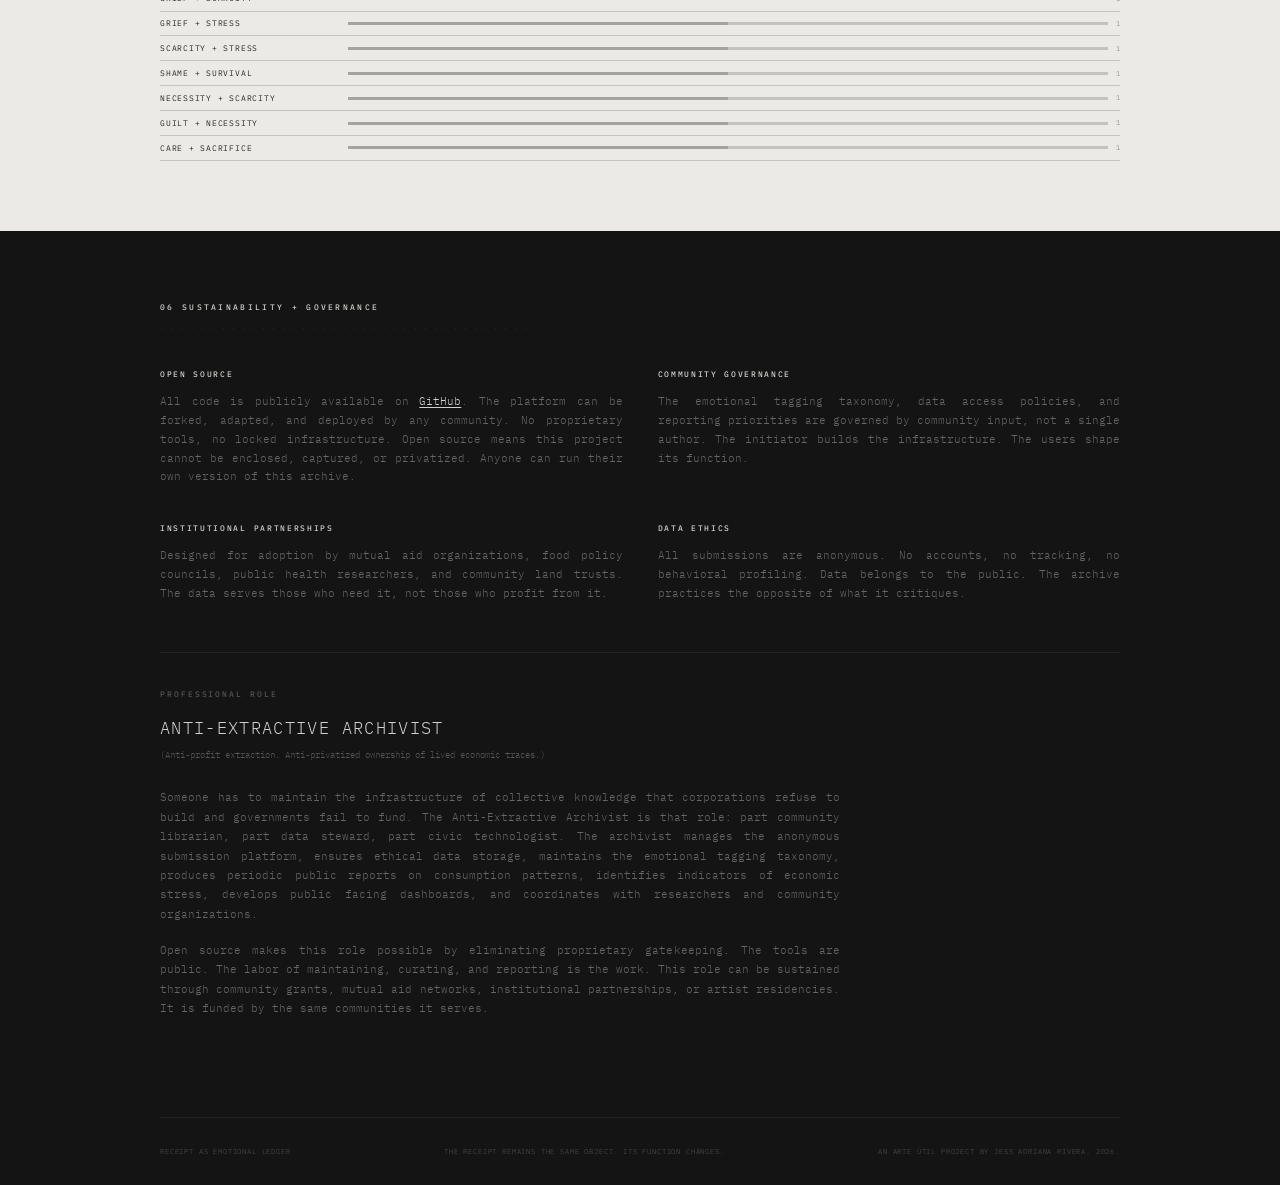
==== commit 9464401b: "Update hero section text to uppercase" ====
--- a/index.html
+++ b/index.html
@@ -45,8 +45,8 @@
     <div class="hero-content">
       <h1 class="hero-title">RECEIPT AS EMOTIONAL LEDGER</h1>
       <div class="hero-line"></div>
-      <p class="hero-sub">A civic infrastructure for transforming disposable consumer receipts into collective emotional and economic knowledge.</p>
-      <p class="hero-sub">This is not a product. This is a reassignment of function.</p>
+      <p class="hero-sub">A CIVIC INFRASTRUCTURE FOR TRANSFORMING DISPOSABLE CONSUMER RECEIPTS INTO COLLECTIVE EMOTIONAL AND ECONOMIC KNOWLEDGE</p>
+      <p class="hero-sub">THIS IS NOT A PRODUCT. THIS IS A REASSIGNMENT OF FUNCTION.</p>
     </div>
   </section>
 
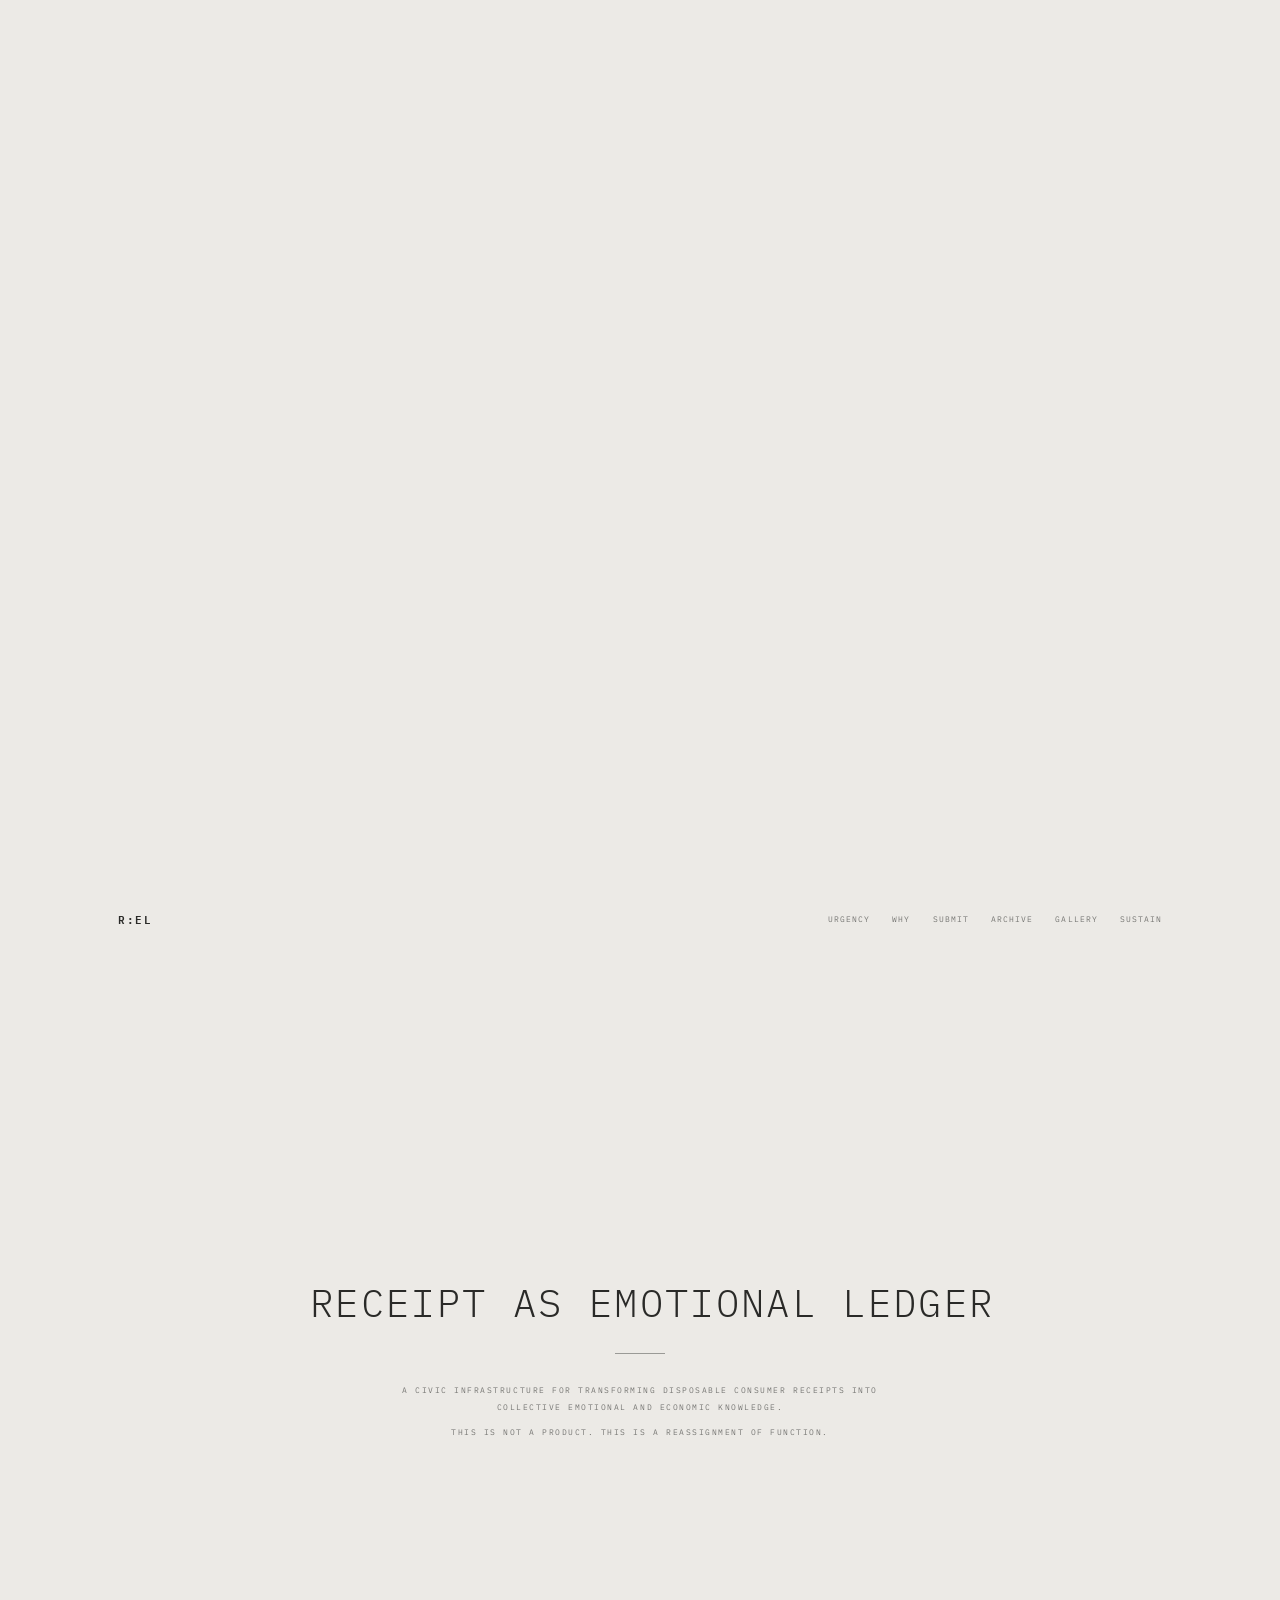
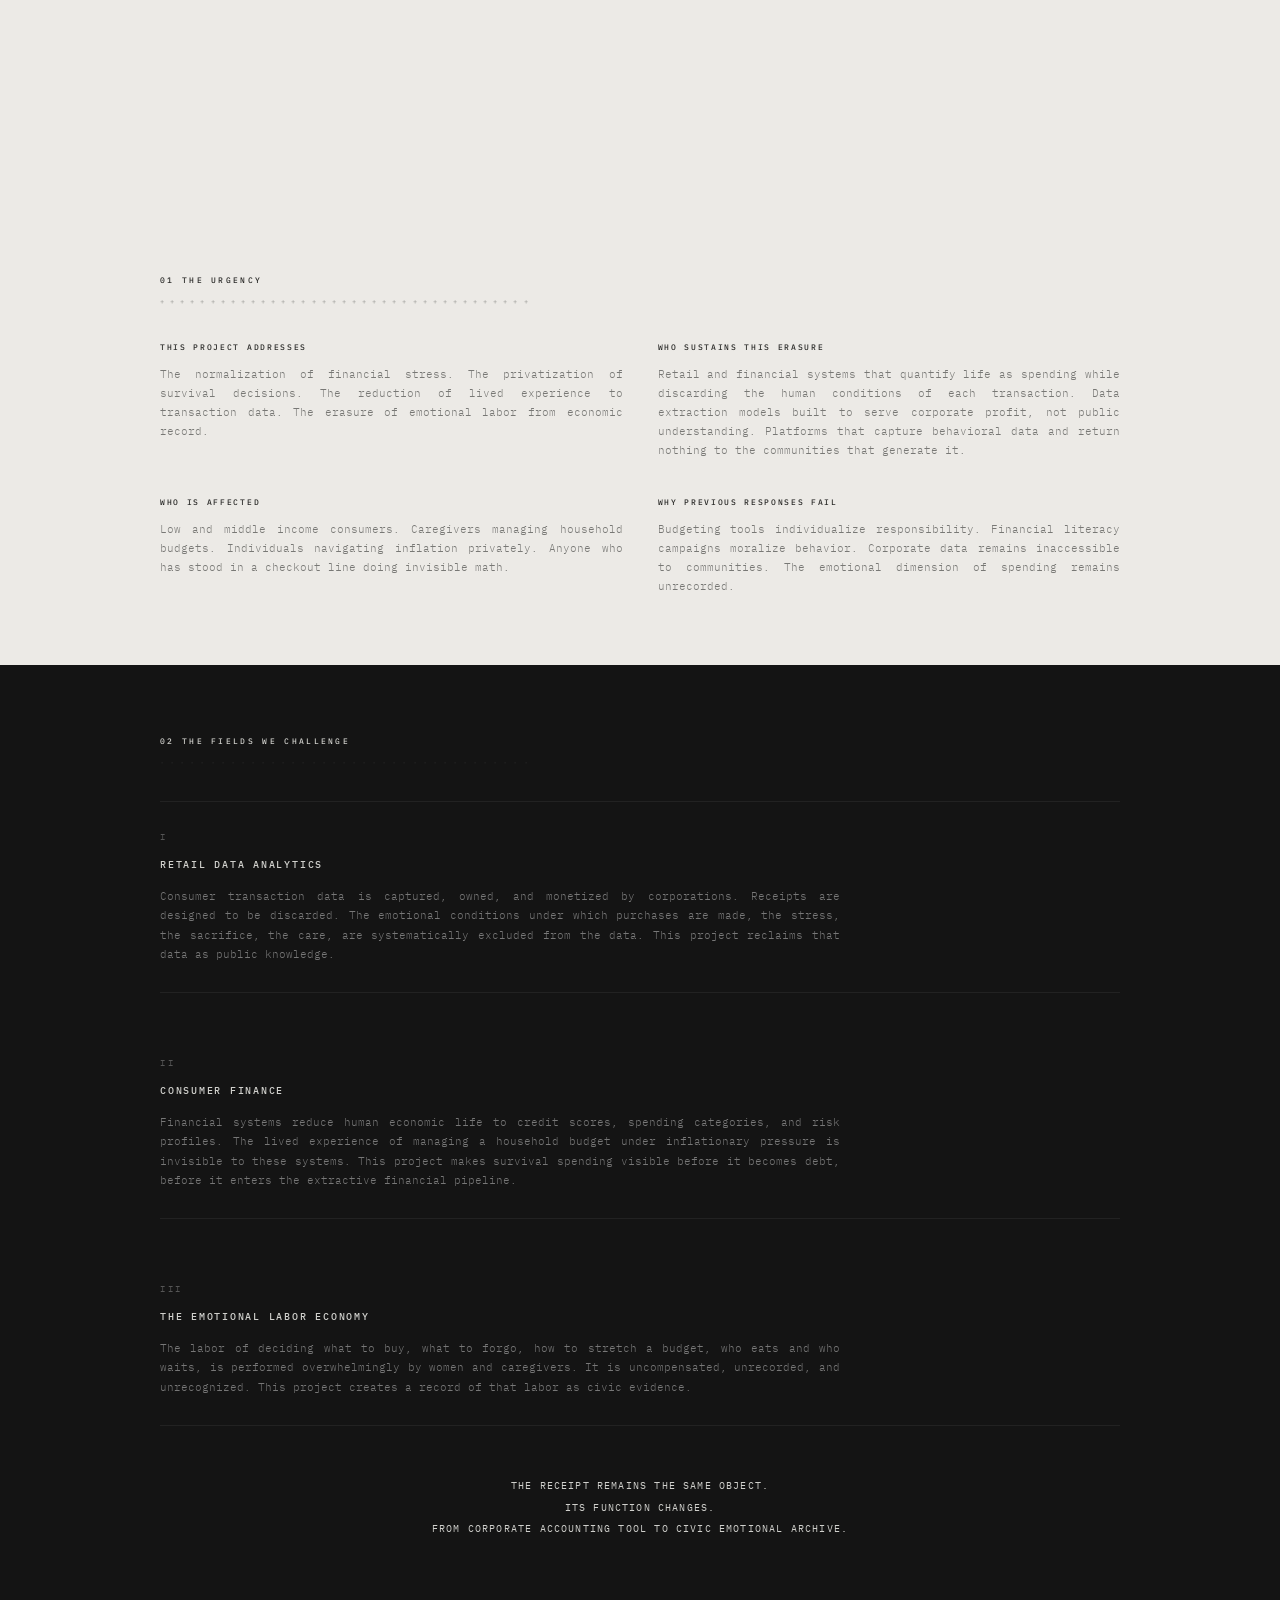
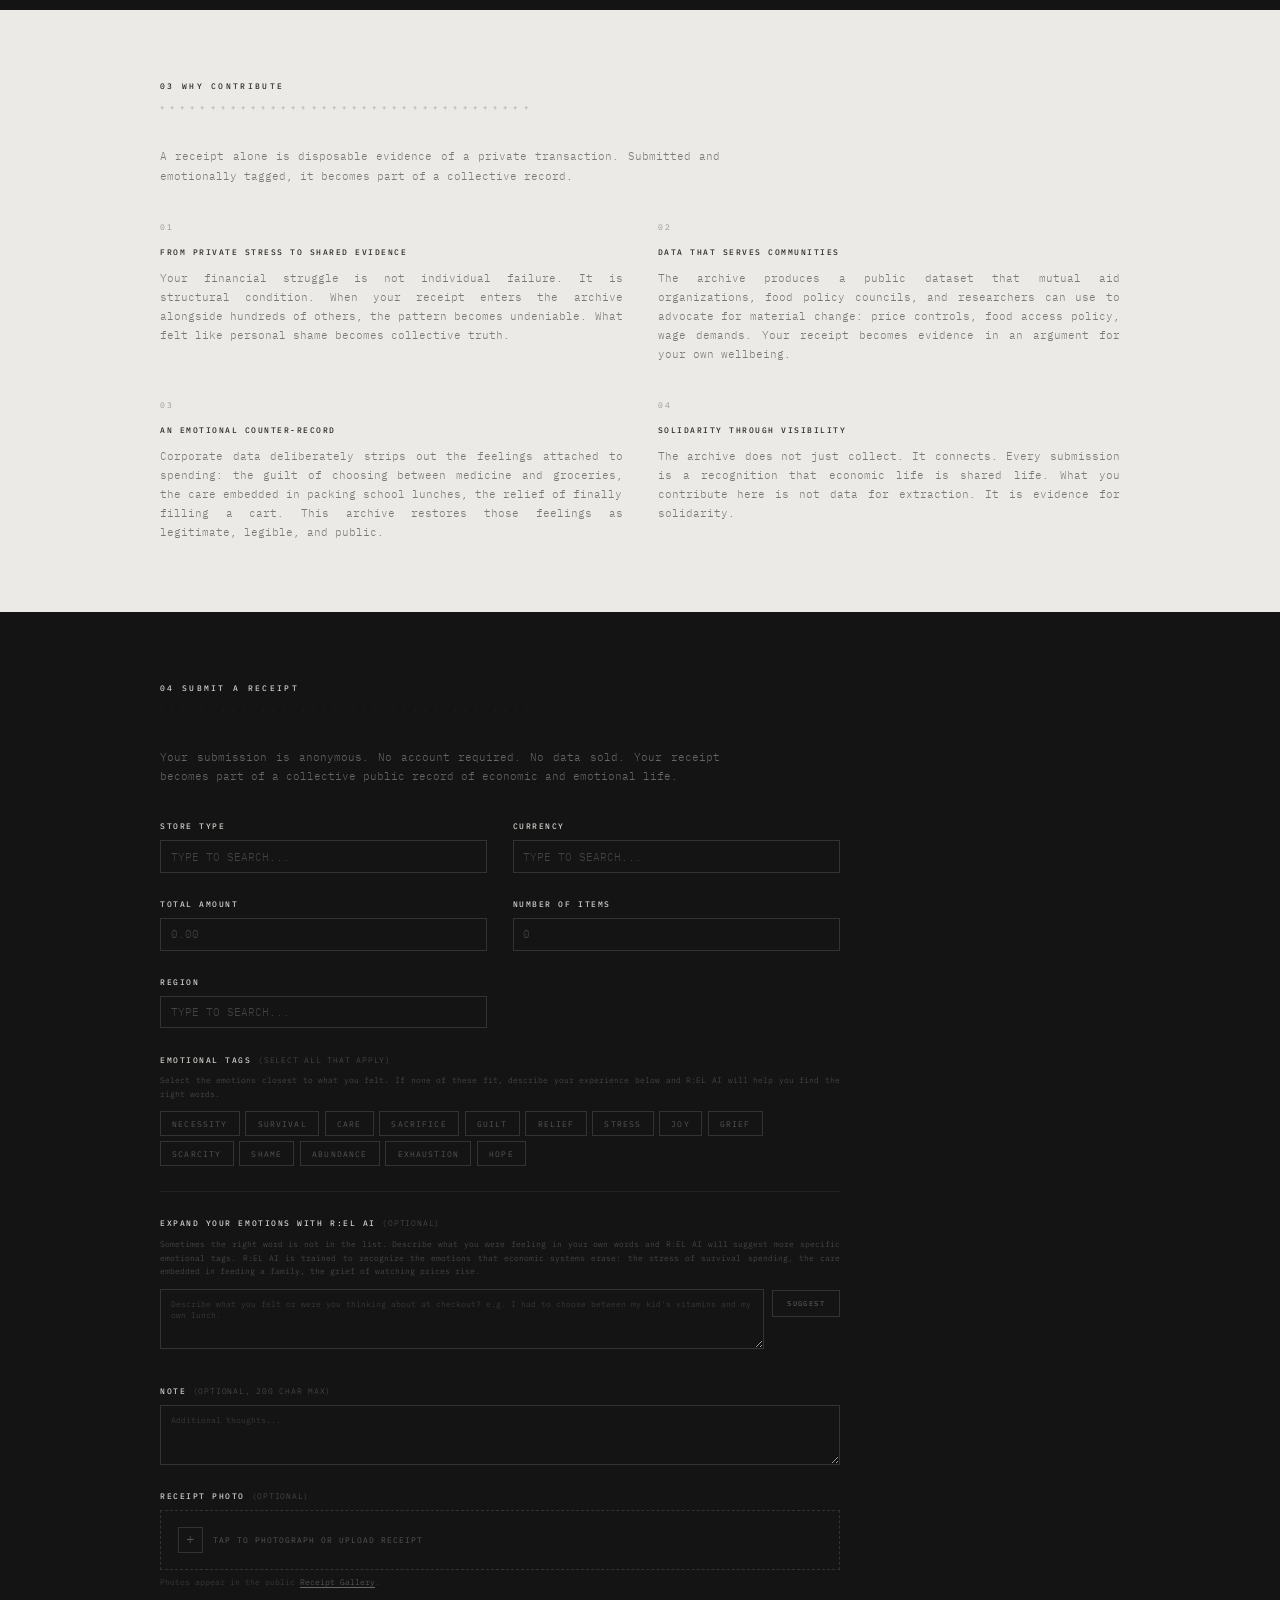
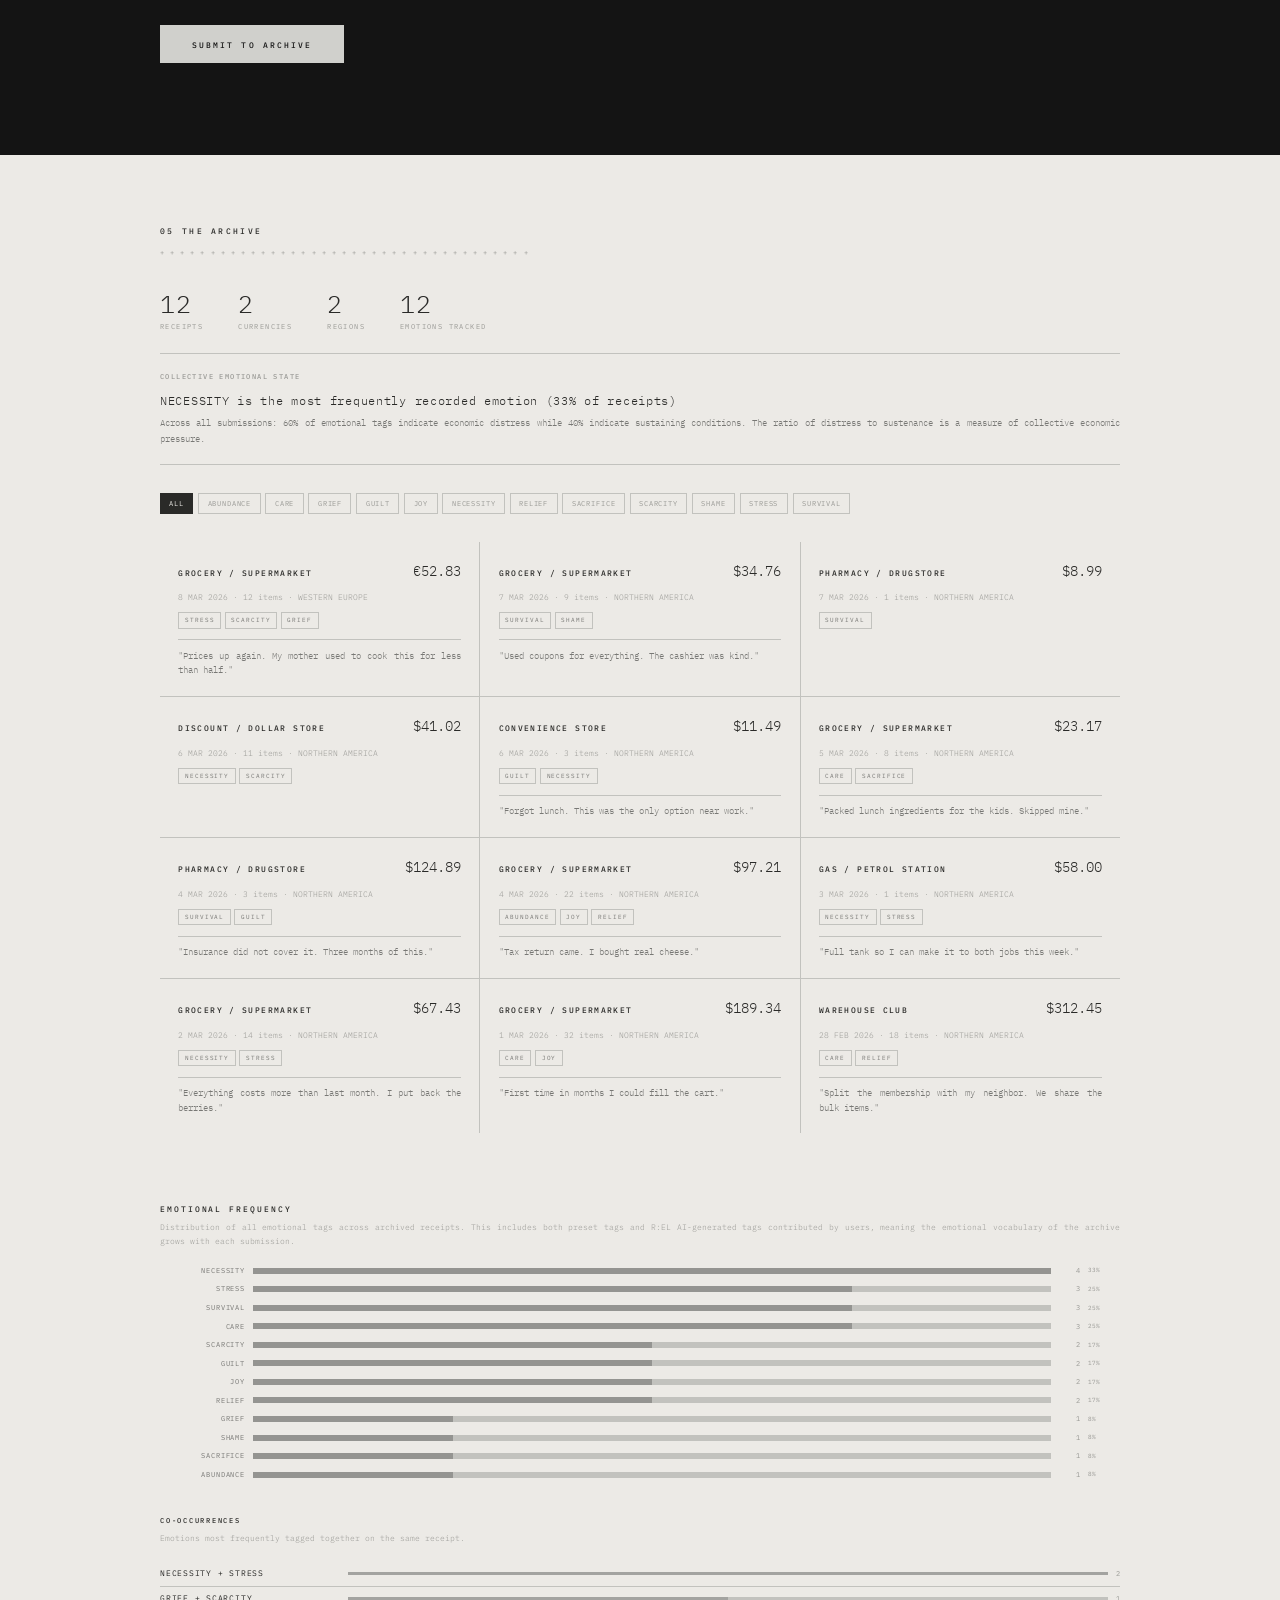
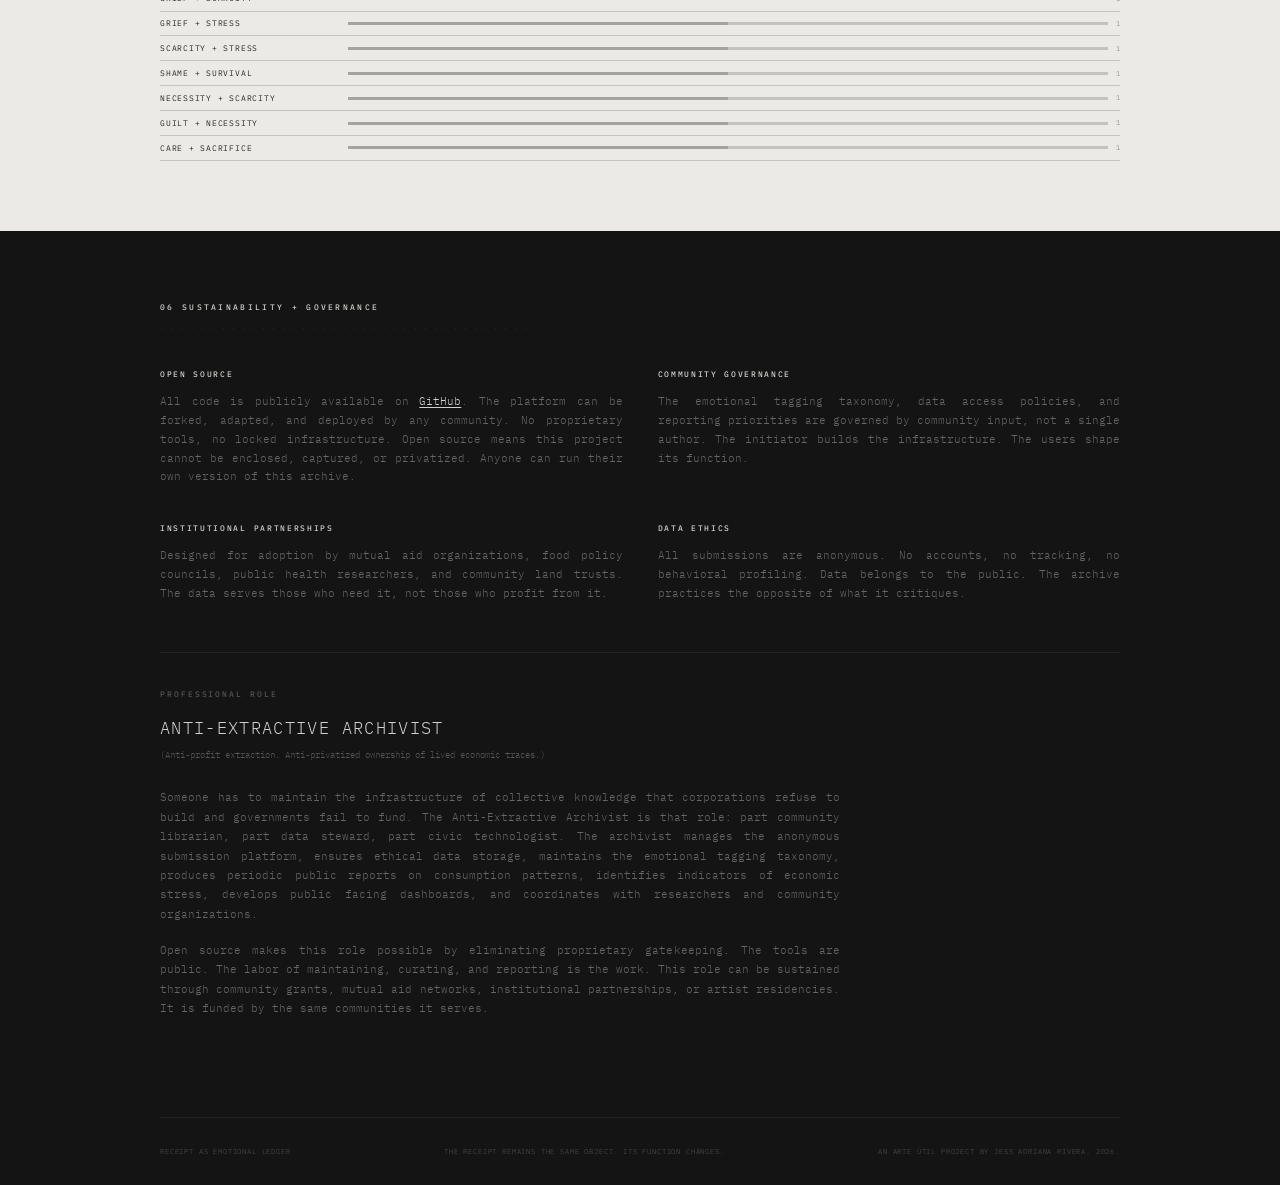
==== commit f238e9ba: "Add period to hero subtitle in index.html" ====
--- a/index.html
+++ b/index.html
@@ -45,7 +45,7 @@
     <div class="hero-content">
       <h1 class="hero-title">RECEIPT AS EMOTIONAL LEDGER</h1>
       <div class="hero-line"></div>
-      <p class="hero-sub">A CIVIC INFRASTRUCTURE FOR TRANSFORMING DISPOSABLE CONSUMER RECEIPTS INTO COLLECTIVE EMOTIONAL AND ECONOMIC KNOWLEDGE</p>
+      <p class="hero-sub">A CIVIC INFRASTRUCTURE FOR TRANSFORMING DISPOSABLE CONSUMER RECEIPTS INTO COLLECTIVE EMOTIONAL AND ECONOMIC KNOWLEDGE.</p>
       <p class="hero-sub">THIS IS NOT A PRODUCT. THIS IS A REASSIGNMENT OF FUNCTION.</p>
     </div>
   </section>
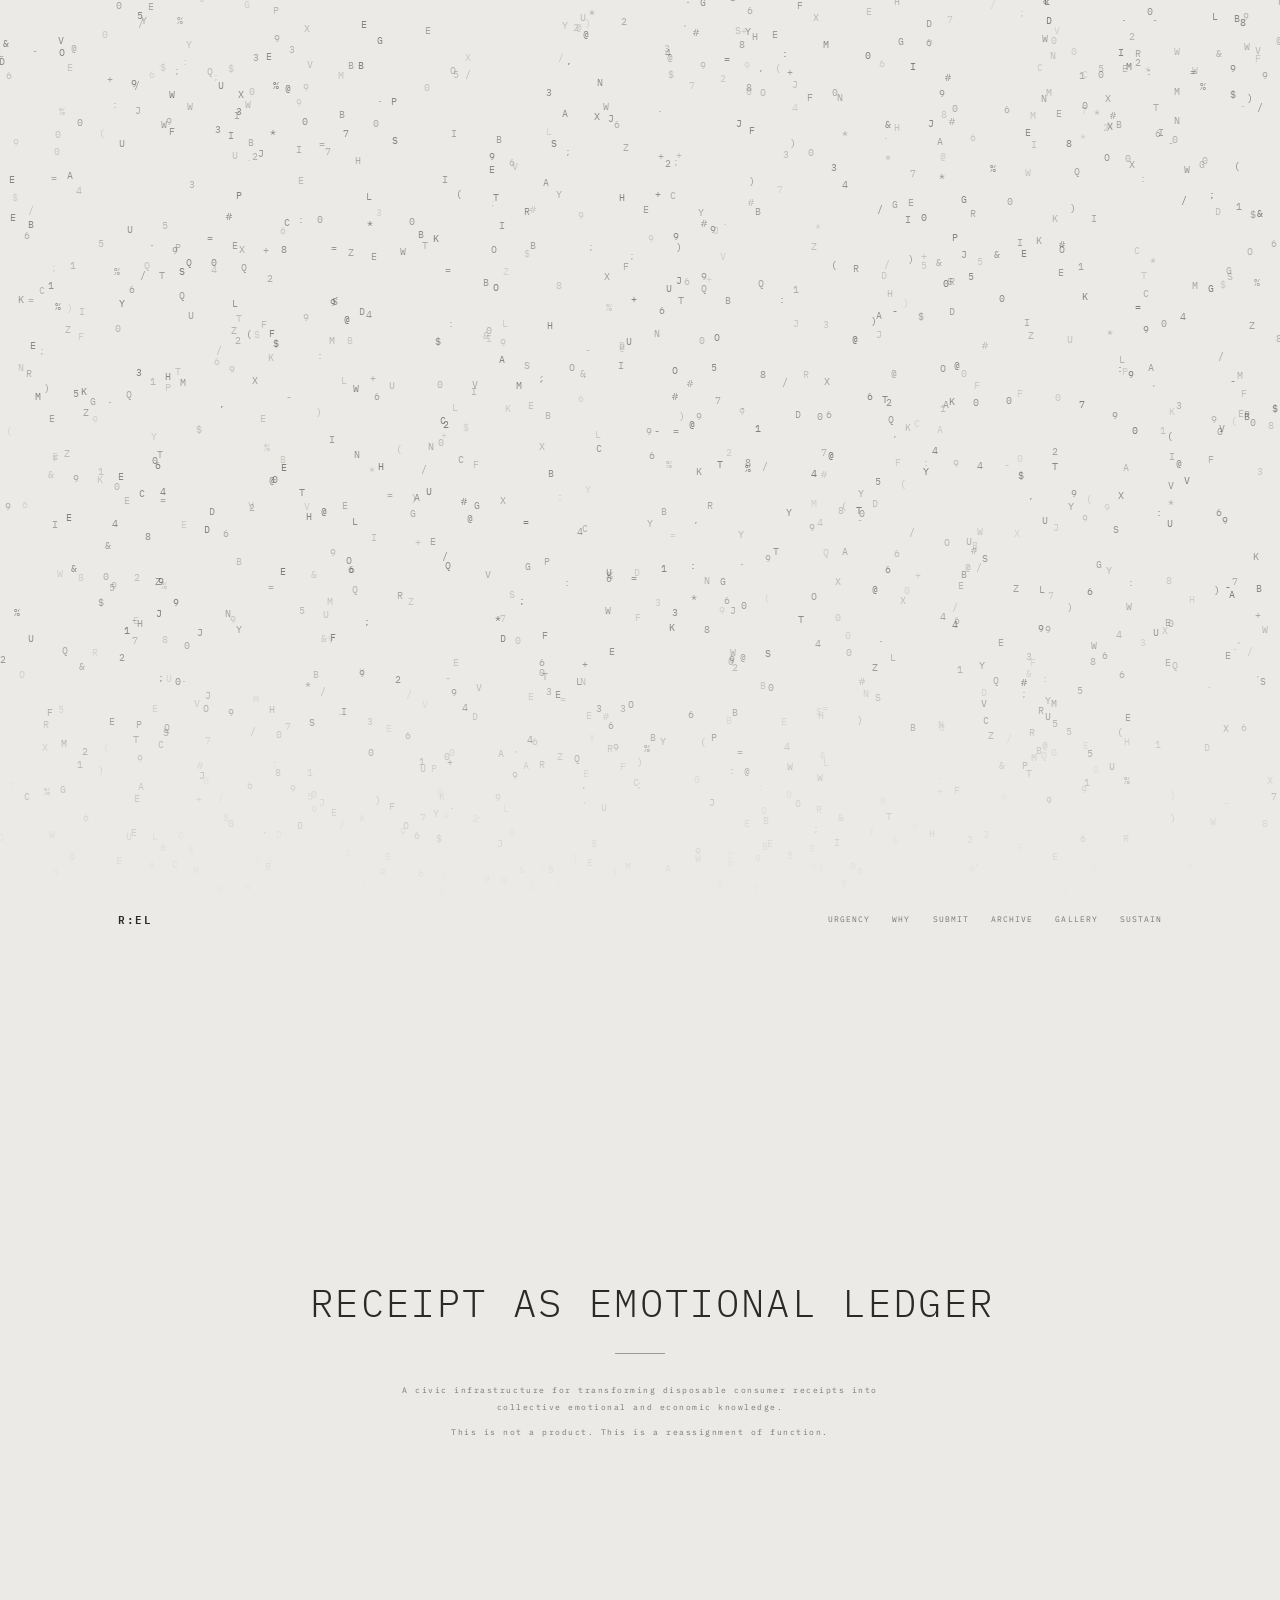
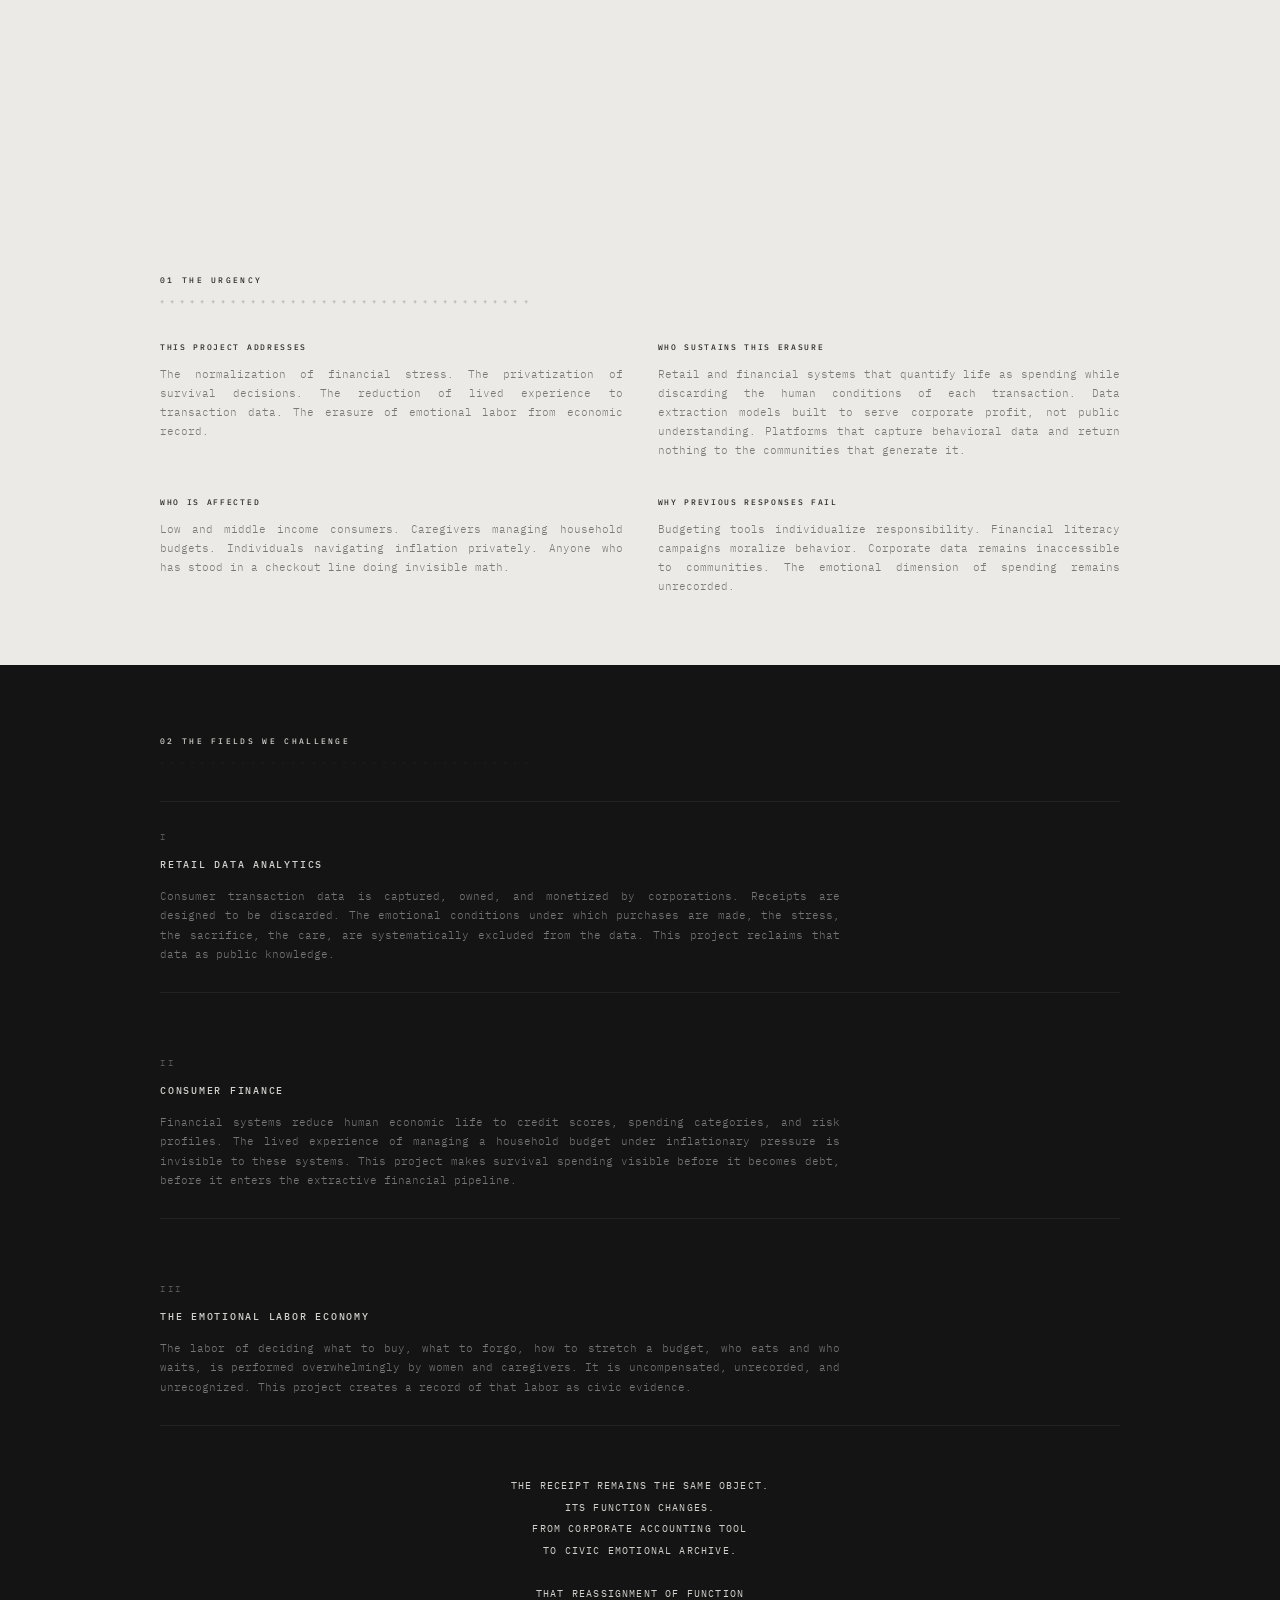
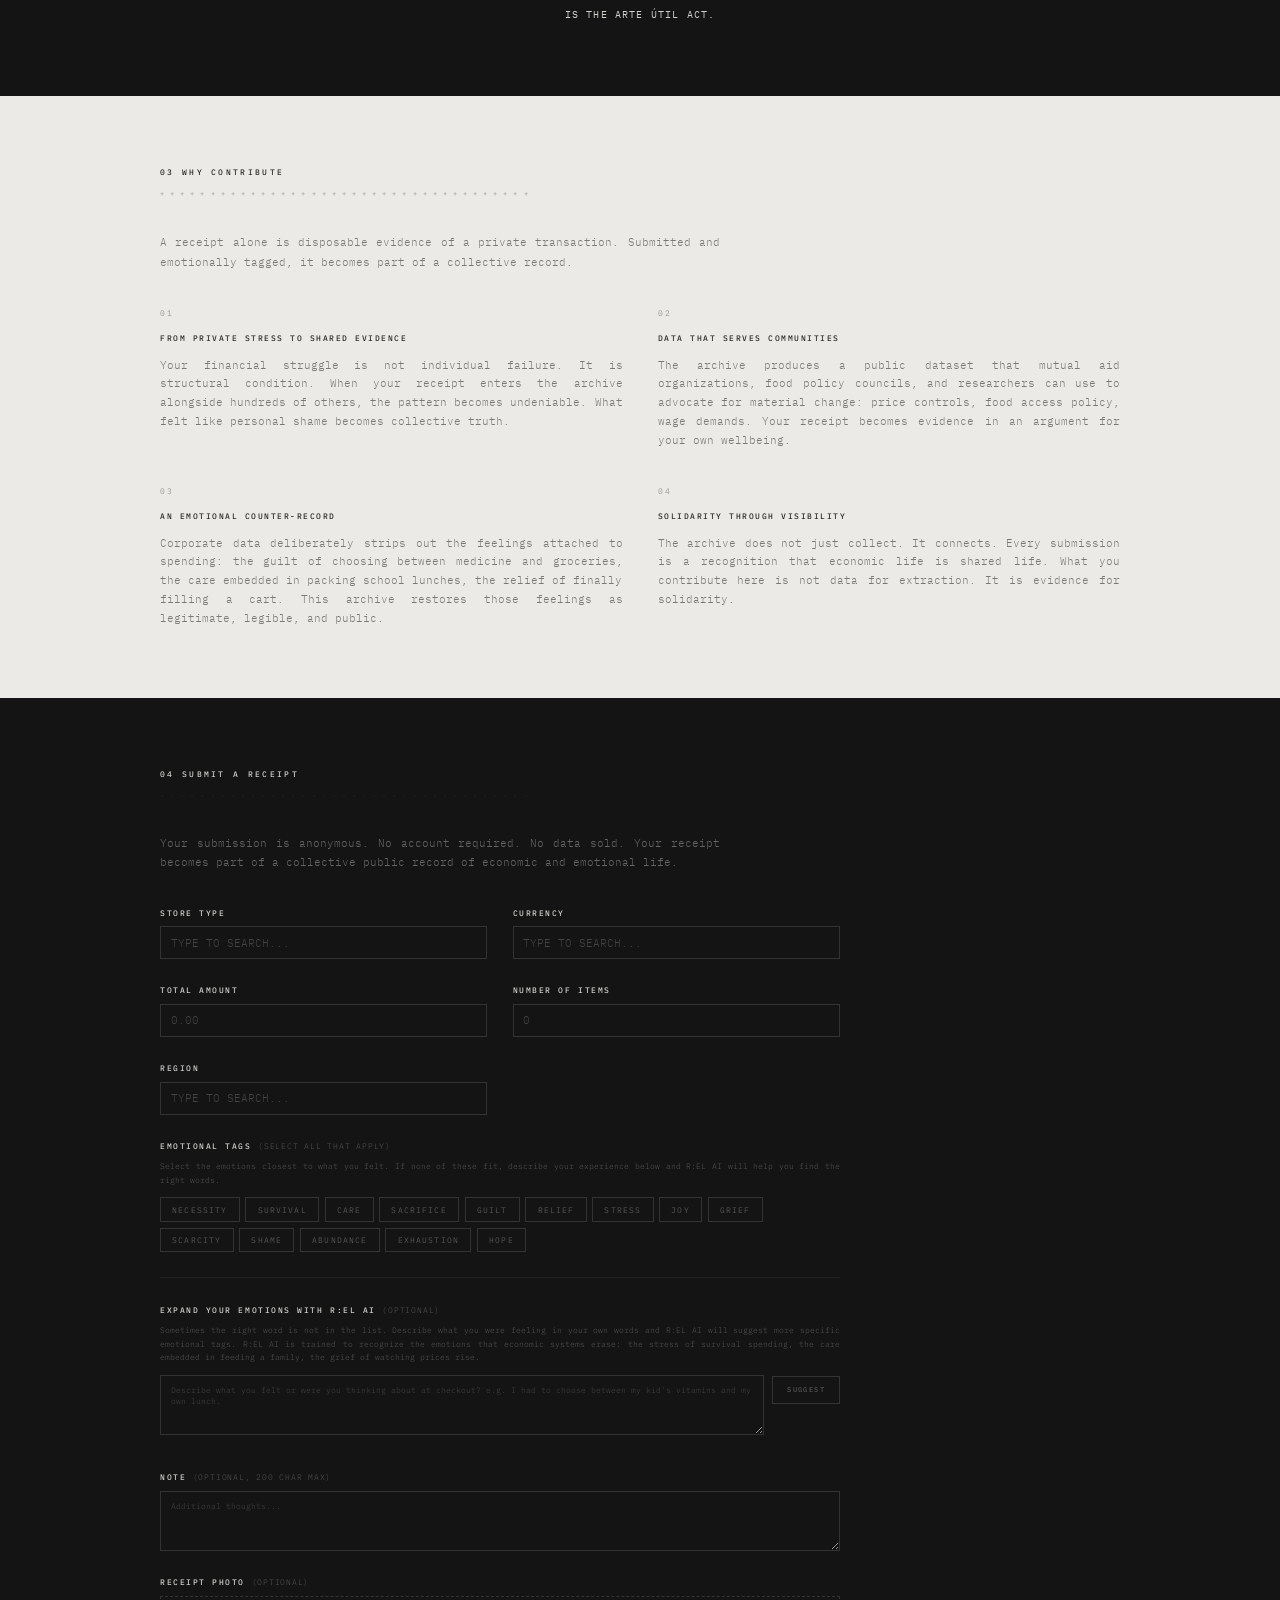
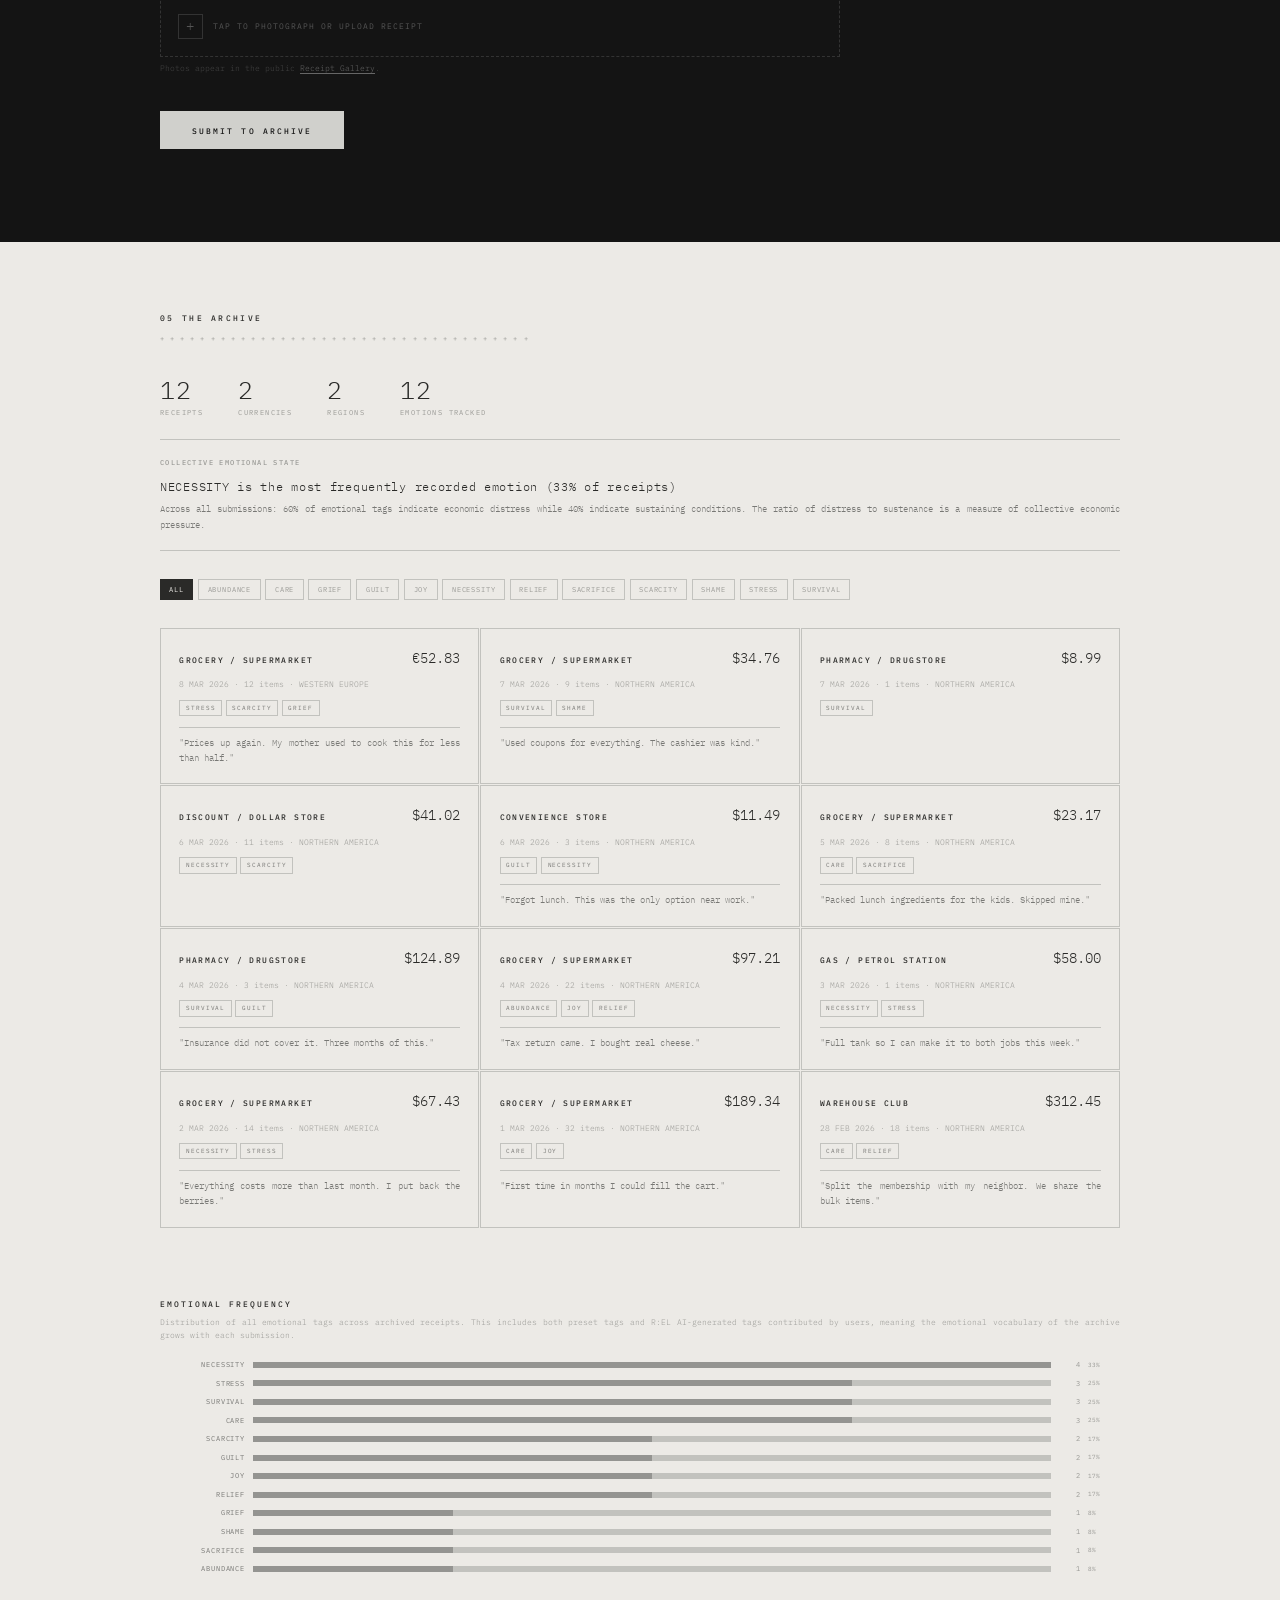
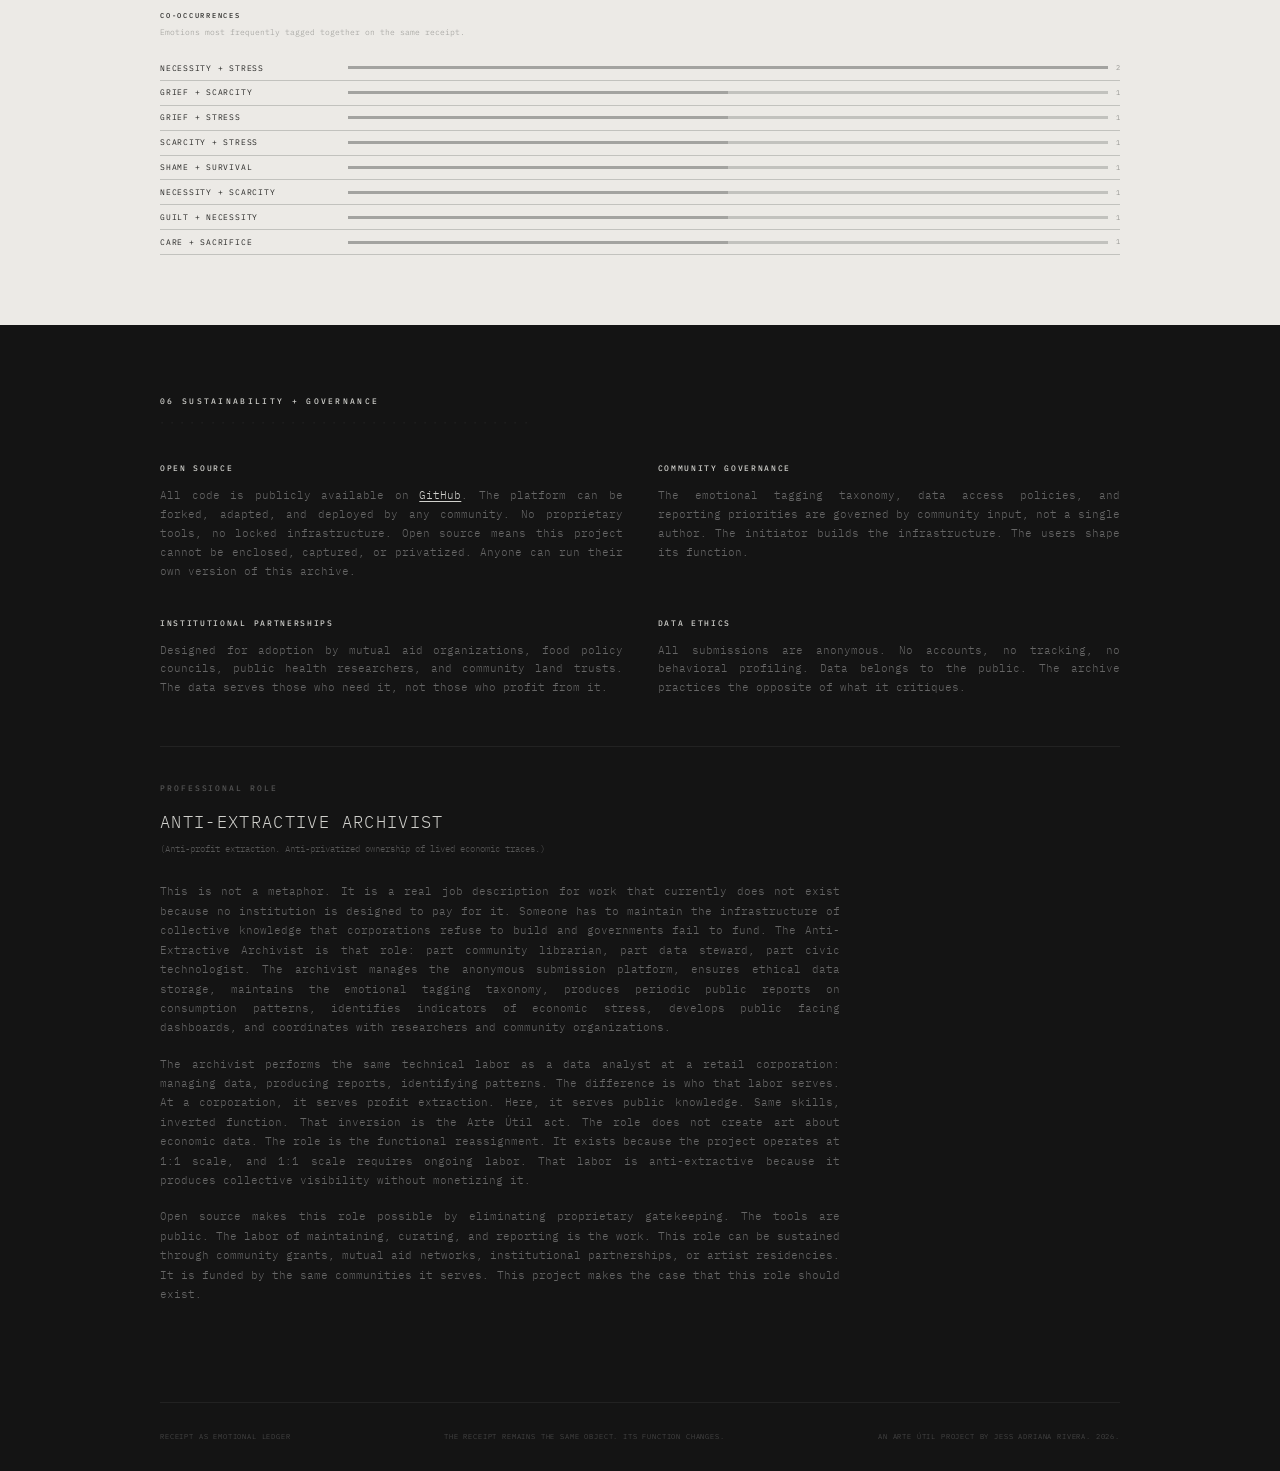
==== commit 7ee80cc8: "Add files via upload" ====
--- a/index.html
+++ b/index.html
@@ -45,8 +45,8 @@
     <div class="hero-content">
       <h1 class="hero-title">RECEIPT AS EMOTIONAL LEDGER</h1>
       <div class="hero-line"></div>
-      <p class="hero-sub">A CIVIC INFRASTRUCTURE FOR TRANSFORMING DISPOSABLE CONSUMER RECEIPTS INTO COLLECTIVE EMOTIONAL AND ECONOMIC KNOWLEDGE.</p>
-      <p class="hero-sub">THIS IS NOT A PRODUCT. THIS IS A REASSIGNMENT OF FUNCTION.</p>
+      <p class="hero-sub">A civic infrastructure for transforming disposable consumer receipts into collective emotional and economic knowledge.</p>
+      <p class="hero-sub">This is not a product. This is a reassignment of function.</p>
     </div>
   </section>
 
@@ -84,9 +84,10 @@
         <div class="field-block"><div class="field-number">II</div><h3>CONSUMER FINANCE</h3><p>Financial systems reduce human economic life to credit scores, spending categories, and risk profiles. The lived experience of managing a household budget under inflationary pressure is invisible to these systems. This project makes survival spending visible before it becomes debt, before it enters the extractive financial pipeline.</p></div>
         <div class="field-block"><div class="field-number">III</div><h3>THE EMOTIONAL LABOR ECONOMY</h3><p>The labor of deciding what to buy, what to forgo, how to stretch a budget, who eats and who waits, is performed overwhelmingly by women and caregivers. It is uncompensated, unrecorded, and unrecognized. This project creates a record of that labor as civic evidence.</p></div>
       </div>
-      <div class="field-statement"><p>THE RECEIPT REMAINS THE SAME OBJECT.<br>ITS FUNCTION CHANGES.<br>FROM CORPORATE ACCOUNTING TOOL TO CIVIC EMOTIONAL ARCHIVE.<br>
-  </section>
-        
+      <div class="field-statement"><p>THE RECEIPT REMAINS THE SAME OBJECT.<br>ITS FUNCTION CHANGES.<br>FROM CORPORATE ACCOUNTING TOOL<br>TO CIVIC EMOTIONAL ARCHIVE.<br><br>THAT REASSIGNMENT OF FUNCTION<br>IS THE ARTE ÚTIL ACT.</p></div>
+    </div>
+  </section>
+
   <section id="why" class="section">
     <div class="section-inner">
       <div class="section-label">03 WHY CONTRIBUTE</div>
@@ -224,8 +225,9 @@
         <h3>PROFESSIONAL ROLE</h3>
         <p class="role-title">ANTI-EXTRACTIVE ARCHIVIST</p>
         <p class="role-meaning">(Anti-profit extraction. Anti-privatized ownership of lived economic traces.)</p>
-        <p>Someone has to maintain the infrastructure of collective knowledge that corporations refuse to build and governments fail to fund. The Anti-Extractive Archivist is that role: part community librarian, part data steward, part civic technologist. The archivist manages the anonymous submission platform, ensures ethical data storage, maintains the emotional tagging taxonomy, produces periodic public reports on consumption patterns, identifies indicators of economic stress, develops public facing dashboards, and coordinates with researchers and community organizations.</p>
-        <p class="role-funding">Open source makes this role possible by eliminating proprietary gatekeeping. The tools are public. The labor of maintaining, curating, and reporting is the work. This role can be sustained through community grants, mutual aid networks, institutional partnerships, or artist residencies. It is funded by the same communities it serves.</p>
+        <p>This is not a metaphor. It is a real job description for work that currently does not exist because no institution is designed to pay for it. Someone has to maintain the infrastructure of collective knowledge that corporations refuse to build and governments fail to fund. The Anti-Extractive Archivist is that role: part community librarian, part data steward, part civic technologist. The archivist manages the anonymous submission platform, ensures ethical data storage, maintains the emotional tagging taxonomy, produces periodic public reports on consumption patterns, identifies indicators of economic stress, develops public facing dashboards, and coordinates with researchers and community organizations.</p>
+        <p class="role-funding">The archivist performs the same technical labor as a data analyst at a retail corporation: managing data, producing reports, identifying patterns. The difference is who that labor serves. At a corporation, it serves profit extraction. Here, it serves public knowledge. Same skills, inverted function. That inversion is the Arte Útil act. The role does not create art about economic data. The role is the functional reassignment. It exists because the project operates at 1:1 scale, and 1:1 scale requires ongoing labor. That labor is anti-extractive because it produces collective visibility without monetizing it.</p>
+        <p class="role-funding">Open source makes this role possible by eliminating proprietary gatekeeping. The tools are public. The labor of maintaining, curating, and reporting is the work. This role can be sustained through community grants, mutual aid networks, institutional partnerships, or artist residencies. It is funded by the same communities it serves. This project makes the case that this role should exist.</p>
       </div>
     </div>
   </section>
--- a/style.css
+++ b/style.css
@@ -747,7 +747,6 @@
   display: grid;
   grid-template-columns: repeat(auto-fill, minmax(260px, 1fr));
   gap: 1px;
-  background: var(--border);
   margin-bottom: 3.5rem;
 }
 
@@ -759,6 +758,7 @@
   gap: 0.6rem;
   transition: background 0.3s;
   animation: fadeIn 0.4s ease both;
+  border: 0.5px solid var(--border);
 }
 
 .archive-entry:hover {
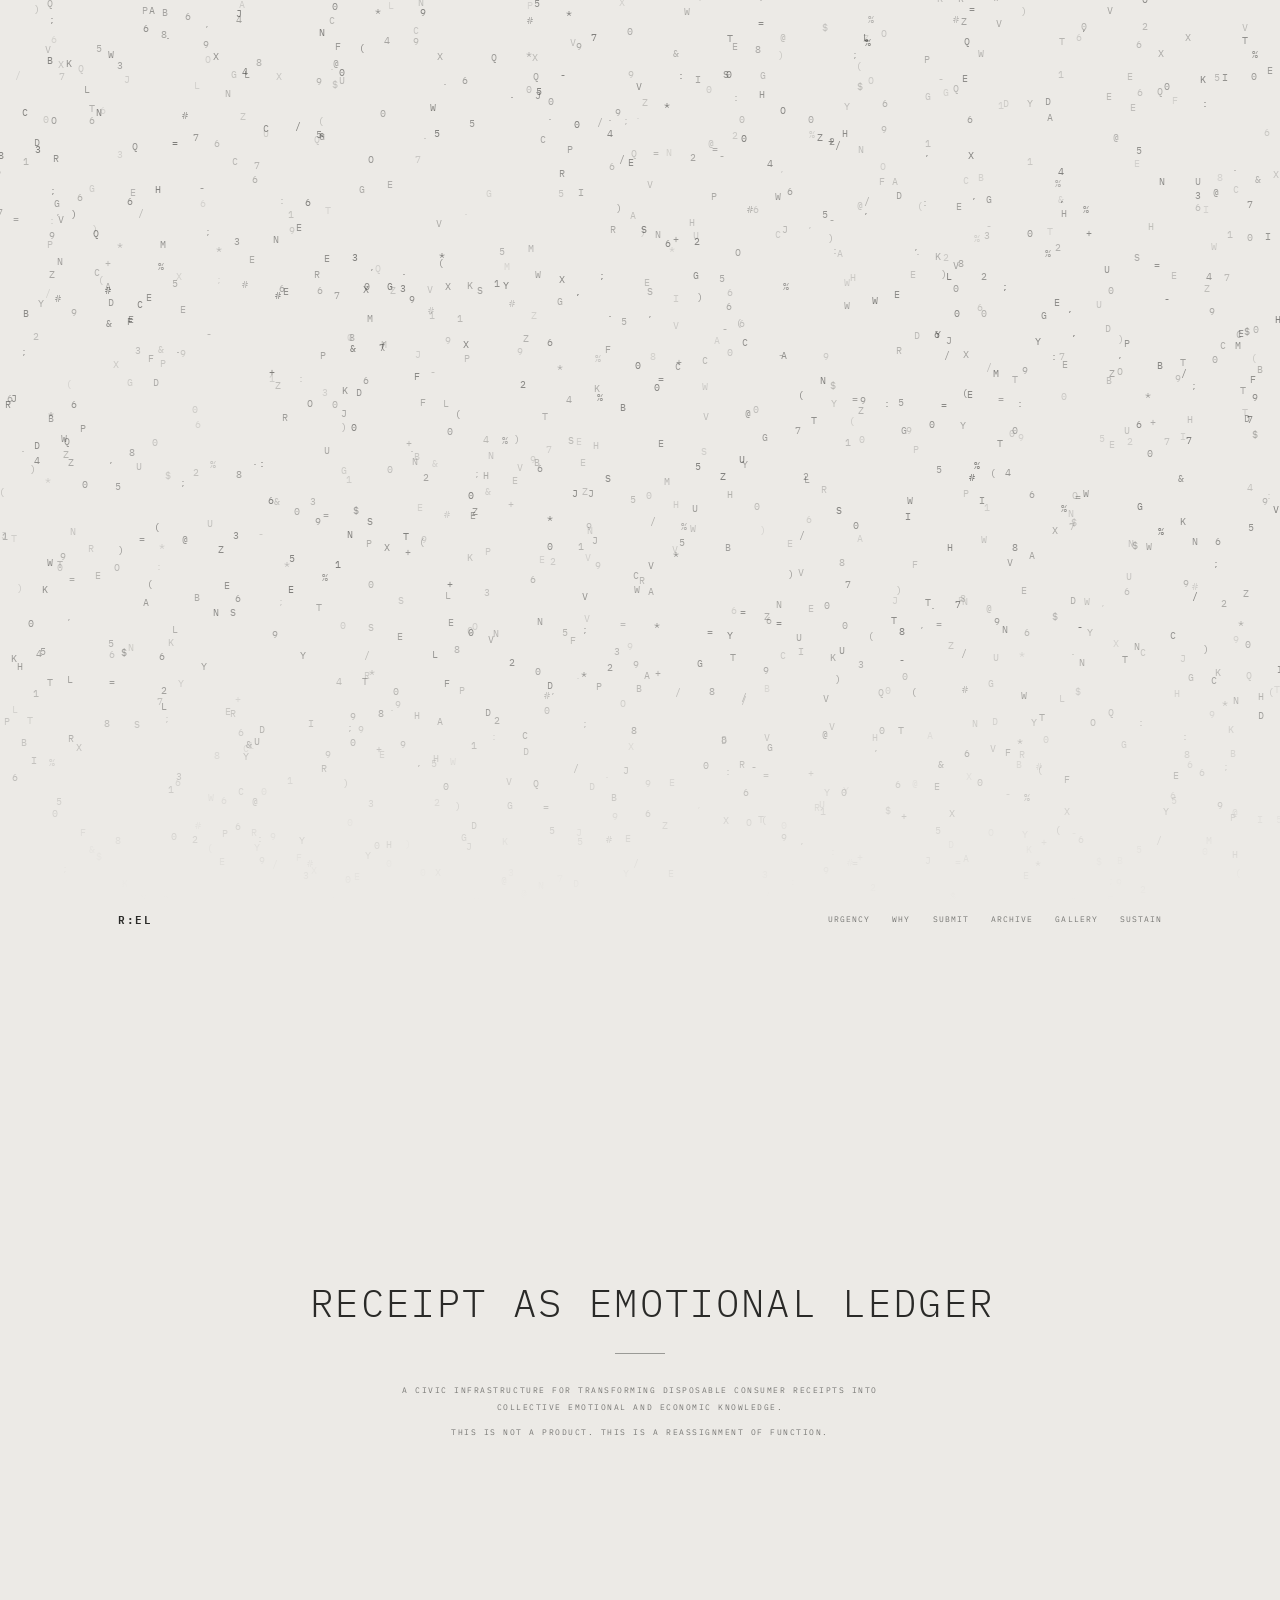
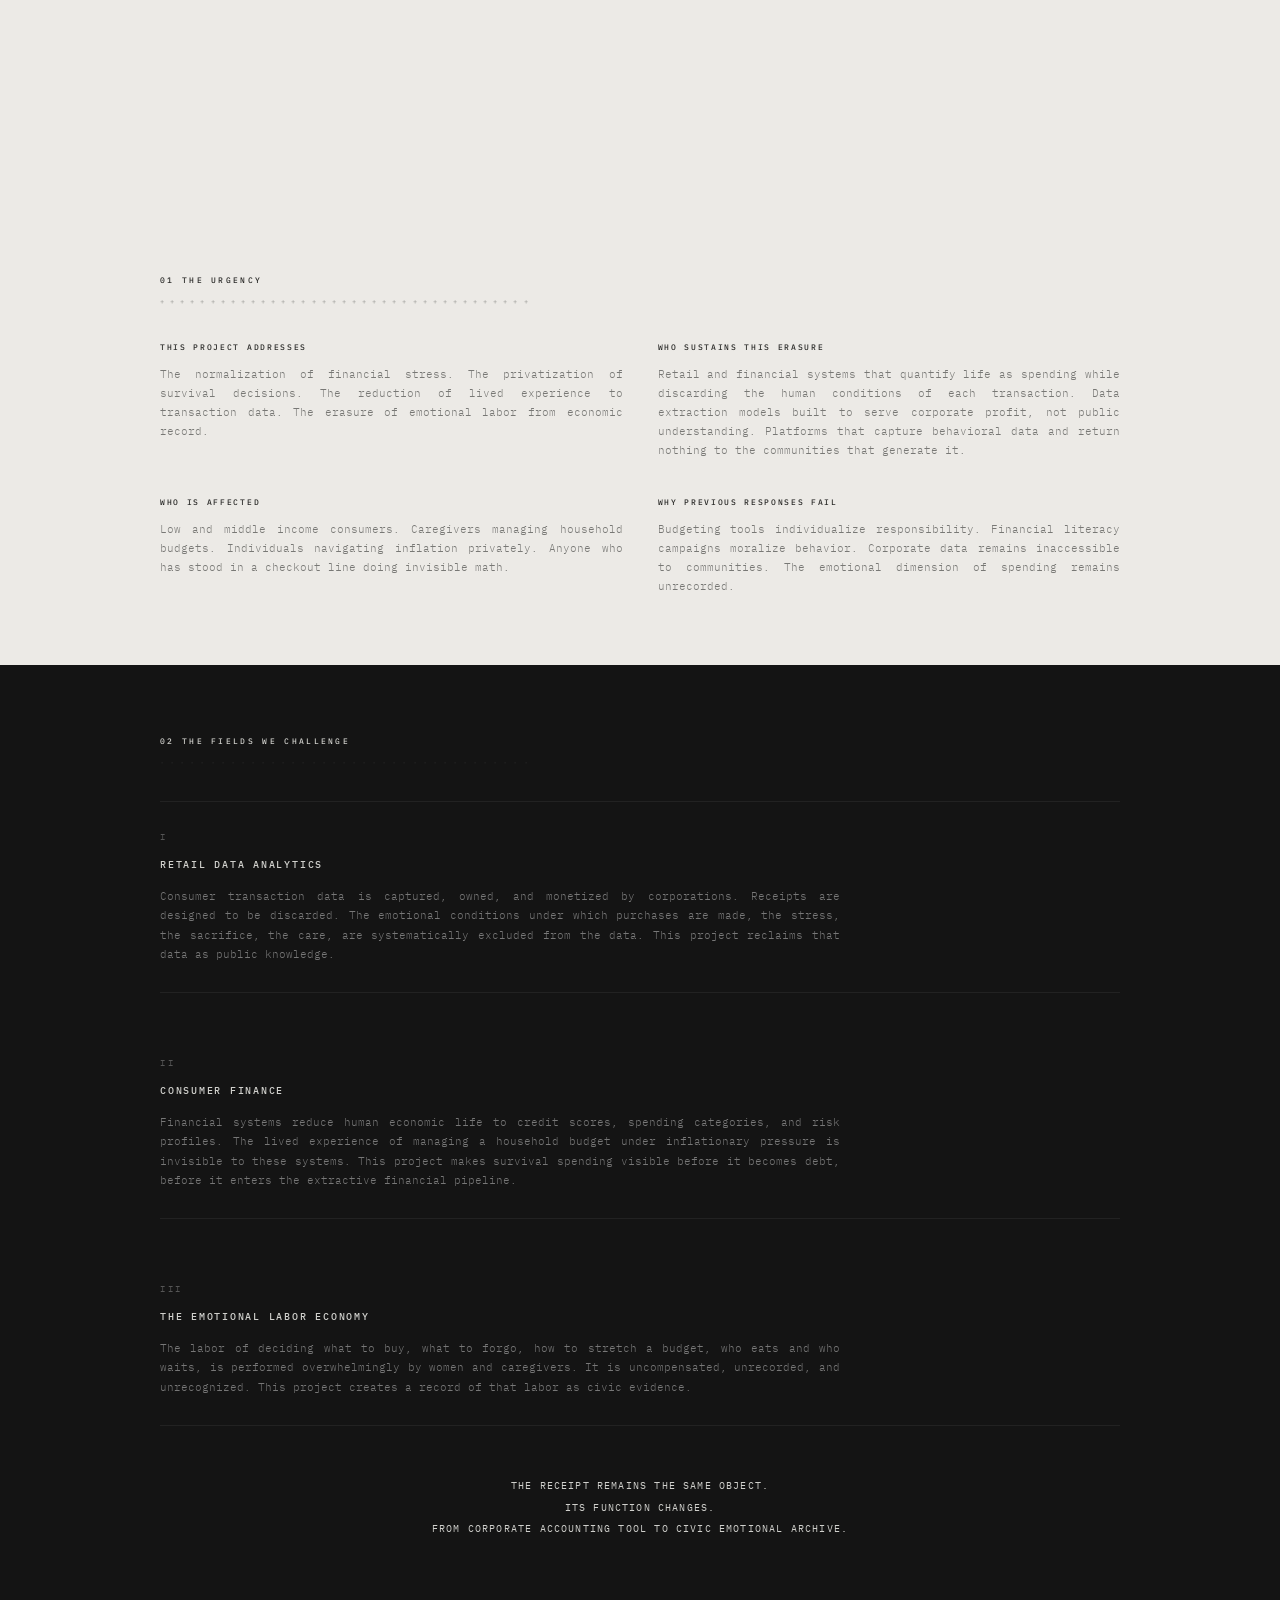
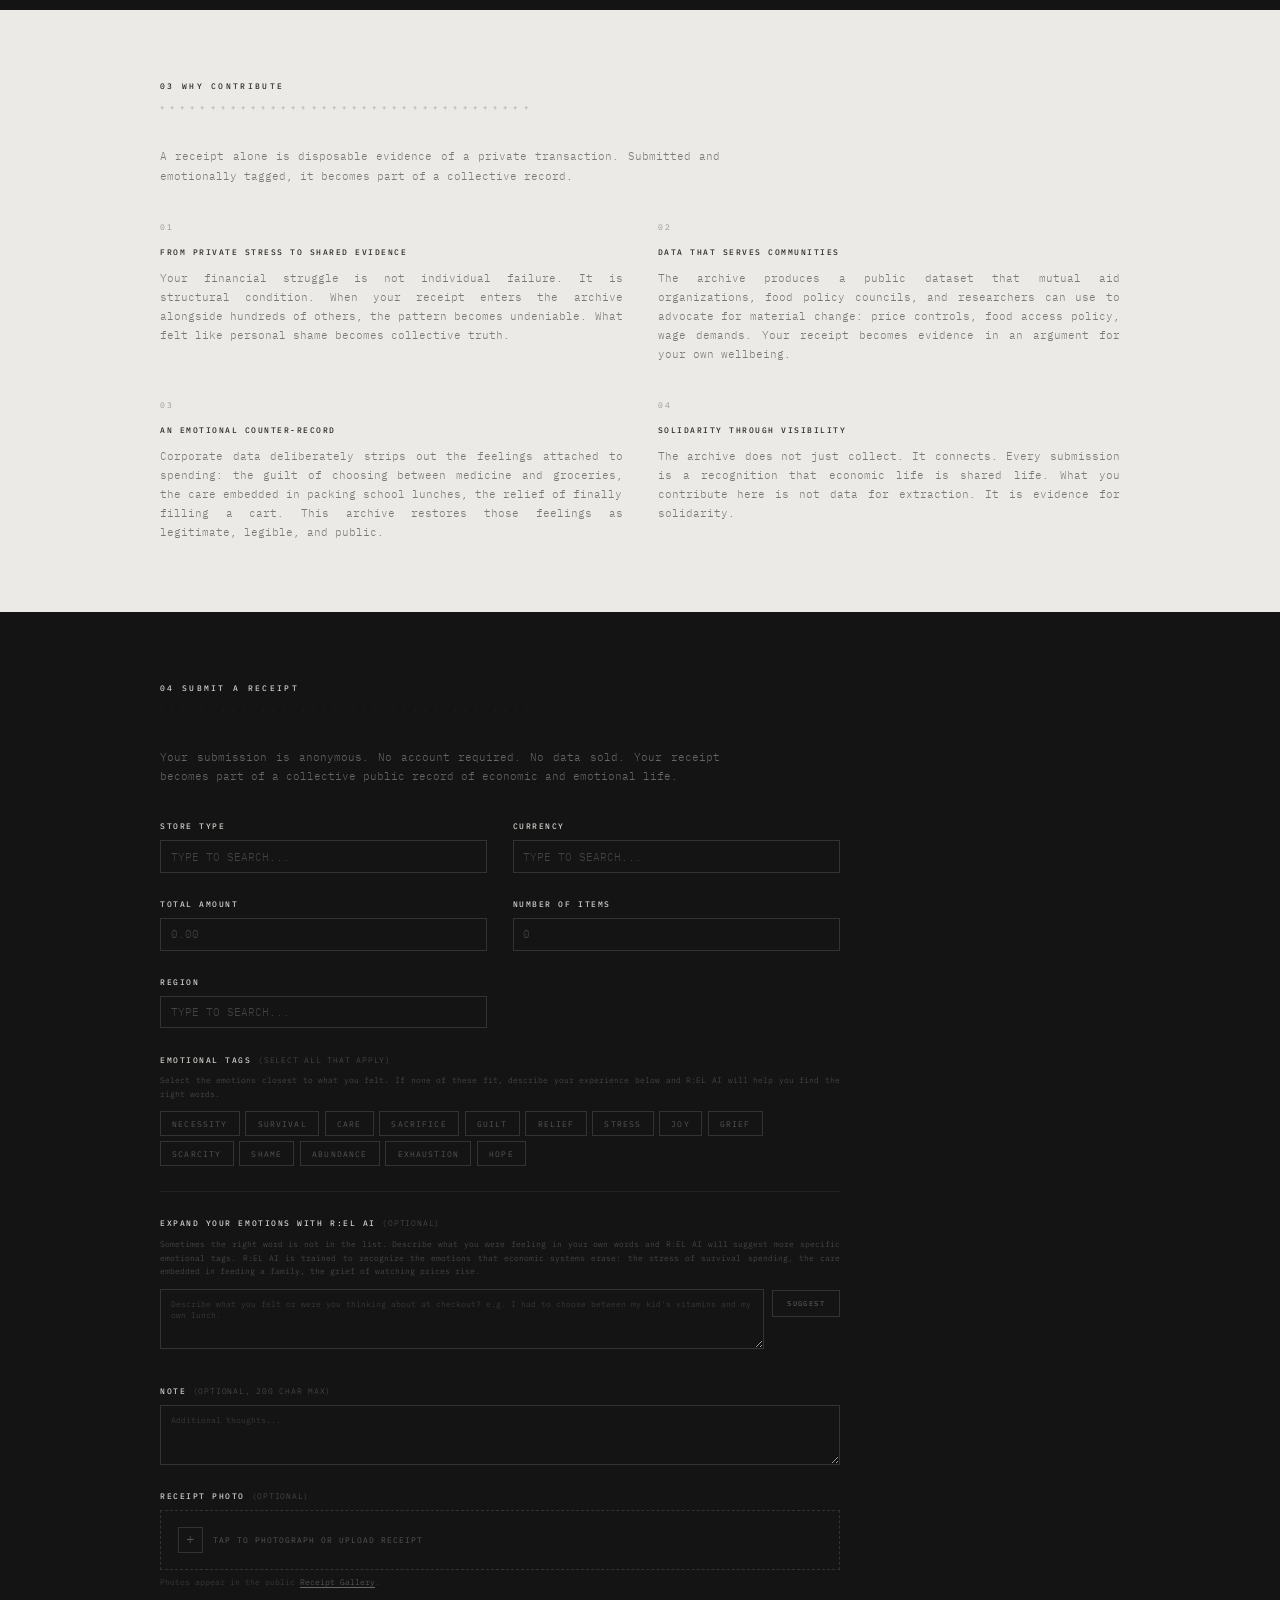
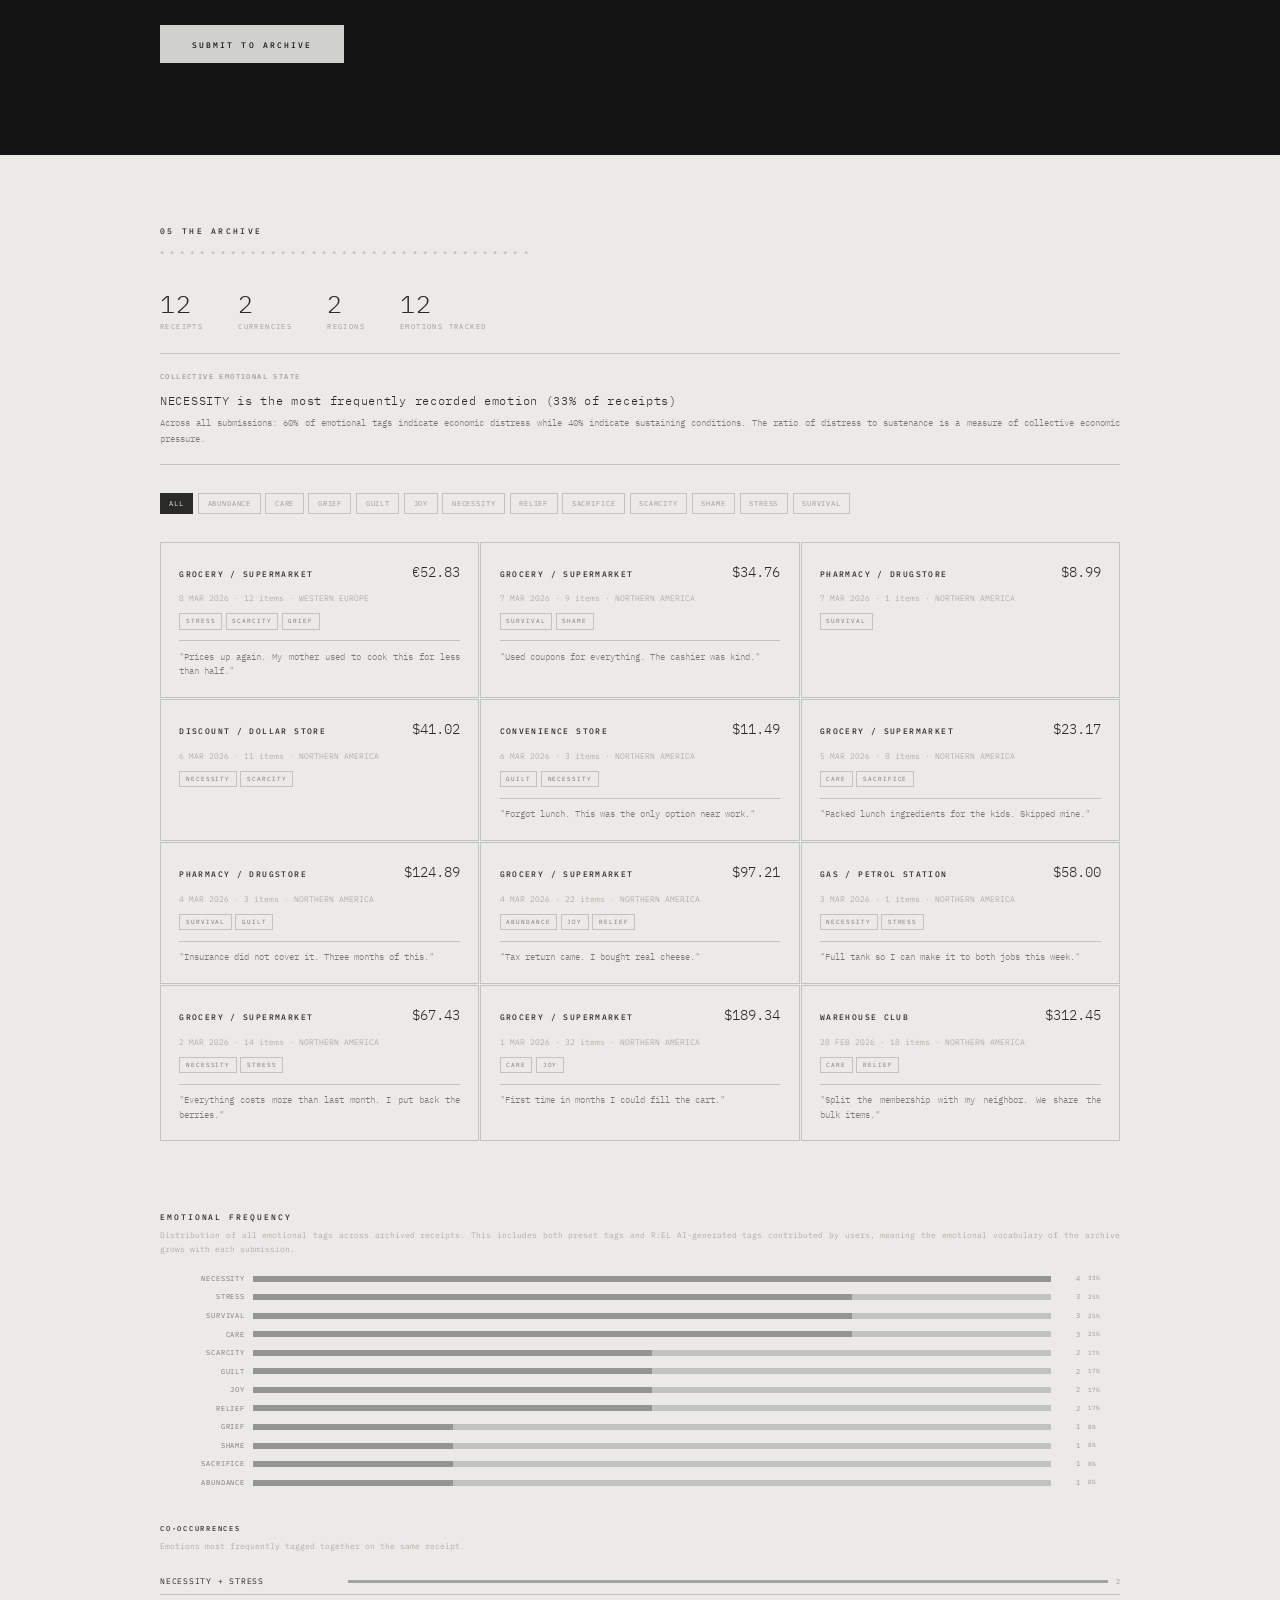
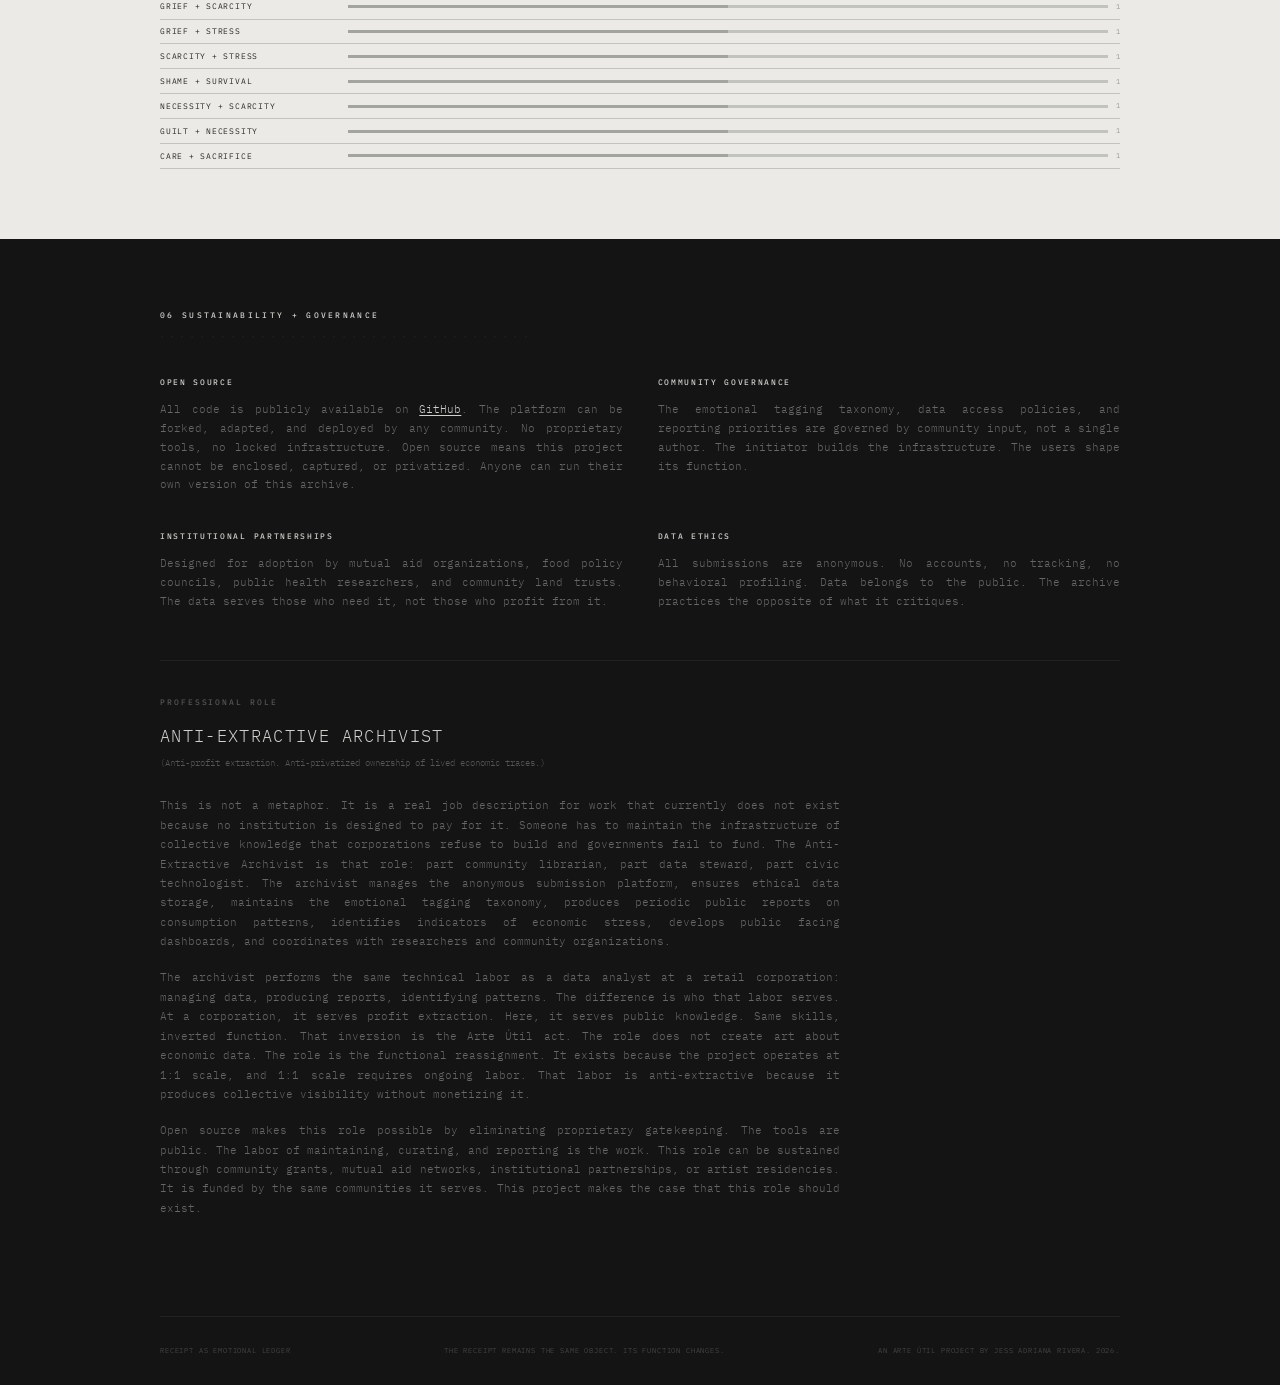
==== commit 54849997: "Update text for clarity and emphasis in index.html" ====
--- a/index.html
+++ b/index.html
@@ -45,8 +45,8 @@
     <div class="hero-content">
       <h1 class="hero-title">RECEIPT AS EMOTIONAL LEDGER</h1>
       <div class="hero-line"></div>
-      <p class="hero-sub">A civic infrastructure for transforming disposable consumer receipts into collective emotional and economic knowledge.</p>
-      <p class="hero-sub">This is not a product. This is a reassignment of function.</p>
+      <p class="hero-sub">A CIVIC INFRASTRUCTURE FOR TRANSFORMING DISPOSABLE CONSUMER RECEIPTS INTO COLLECTIVE EMOTIONAL AND ECONOMIC KNOWLEDGE.</p>
+      <p class="hero-sub">THIS IS NOT A PRODUCT. THIS IS A REASSIGNMENT OF FUNCTION.</p>
     </div>
   </section>
 
@@ -84,7 +84,7 @@
         <div class="field-block"><div class="field-number">II</div><h3>CONSUMER FINANCE</h3><p>Financial systems reduce human economic life to credit scores, spending categories, and risk profiles. The lived experience of managing a household budget under inflationary pressure is invisible to these systems. This project makes survival spending visible before it becomes debt, before it enters the extractive financial pipeline.</p></div>
         <div class="field-block"><div class="field-number">III</div><h3>THE EMOTIONAL LABOR ECONOMY</h3><p>The labor of deciding what to buy, what to forgo, how to stretch a budget, who eats and who waits, is performed overwhelmingly by women and caregivers. It is uncompensated, unrecorded, and unrecognized. This project creates a record of that labor as civic evidence.</p></div>
       </div>
-      <div class="field-statement"><p>THE RECEIPT REMAINS THE SAME OBJECT.<br>ITS FUNCTION CHANGES.<br>FROM CORPORATE ACCOUNTING TOOL<br>TO CIVIC EMOTIONAL ARCHIVE.<br><br>THAT REASSIGNMENT OF FUNCTION<br>IS THE ARTE ÚTIL ACT.</p></div>
+      <div class="field-statement"><p>THE RECEIPT REMAINS THE SAME OBJECT.<br>ITS FUNCTION CHANGES.<br>FROM CORPORATE ACCOUNTING TOOL TO CIVIC EMOTIONAL ARCHIVE.<br></p></div>
     </div>
   </section>
 
